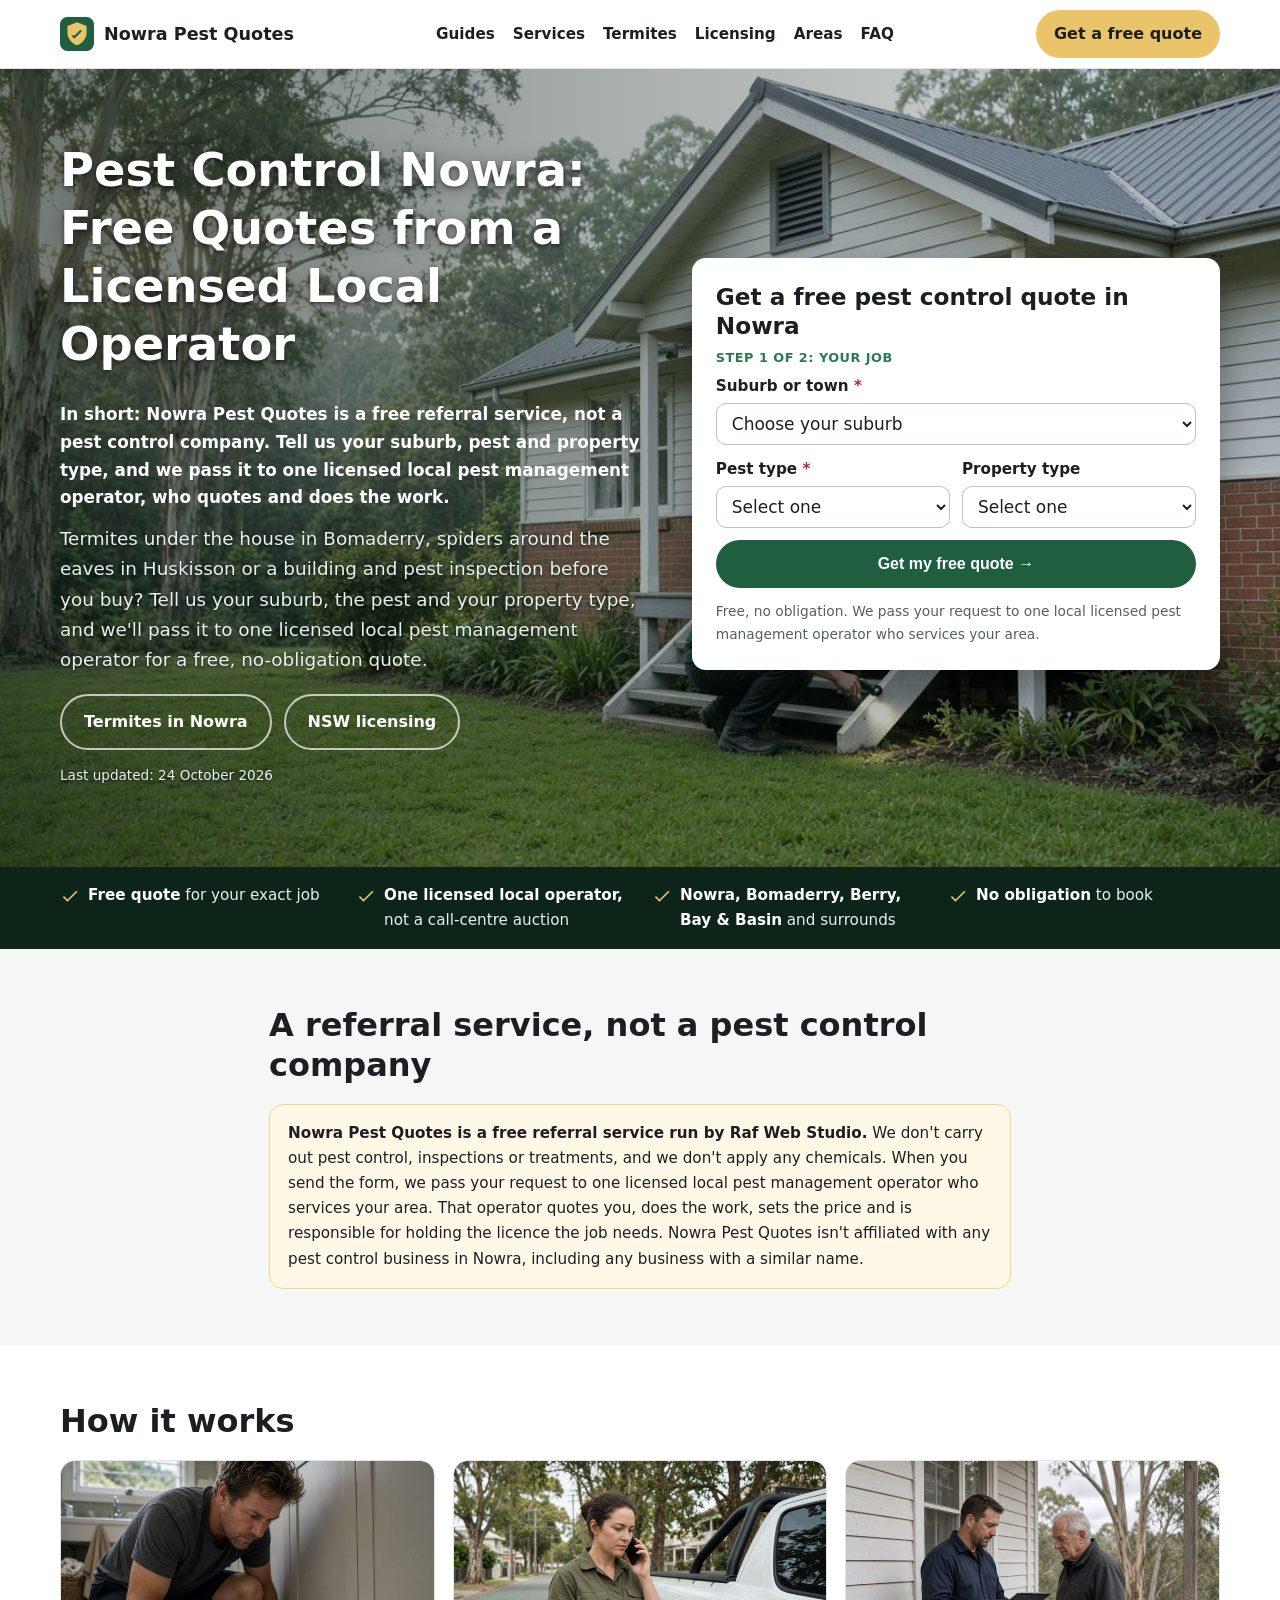
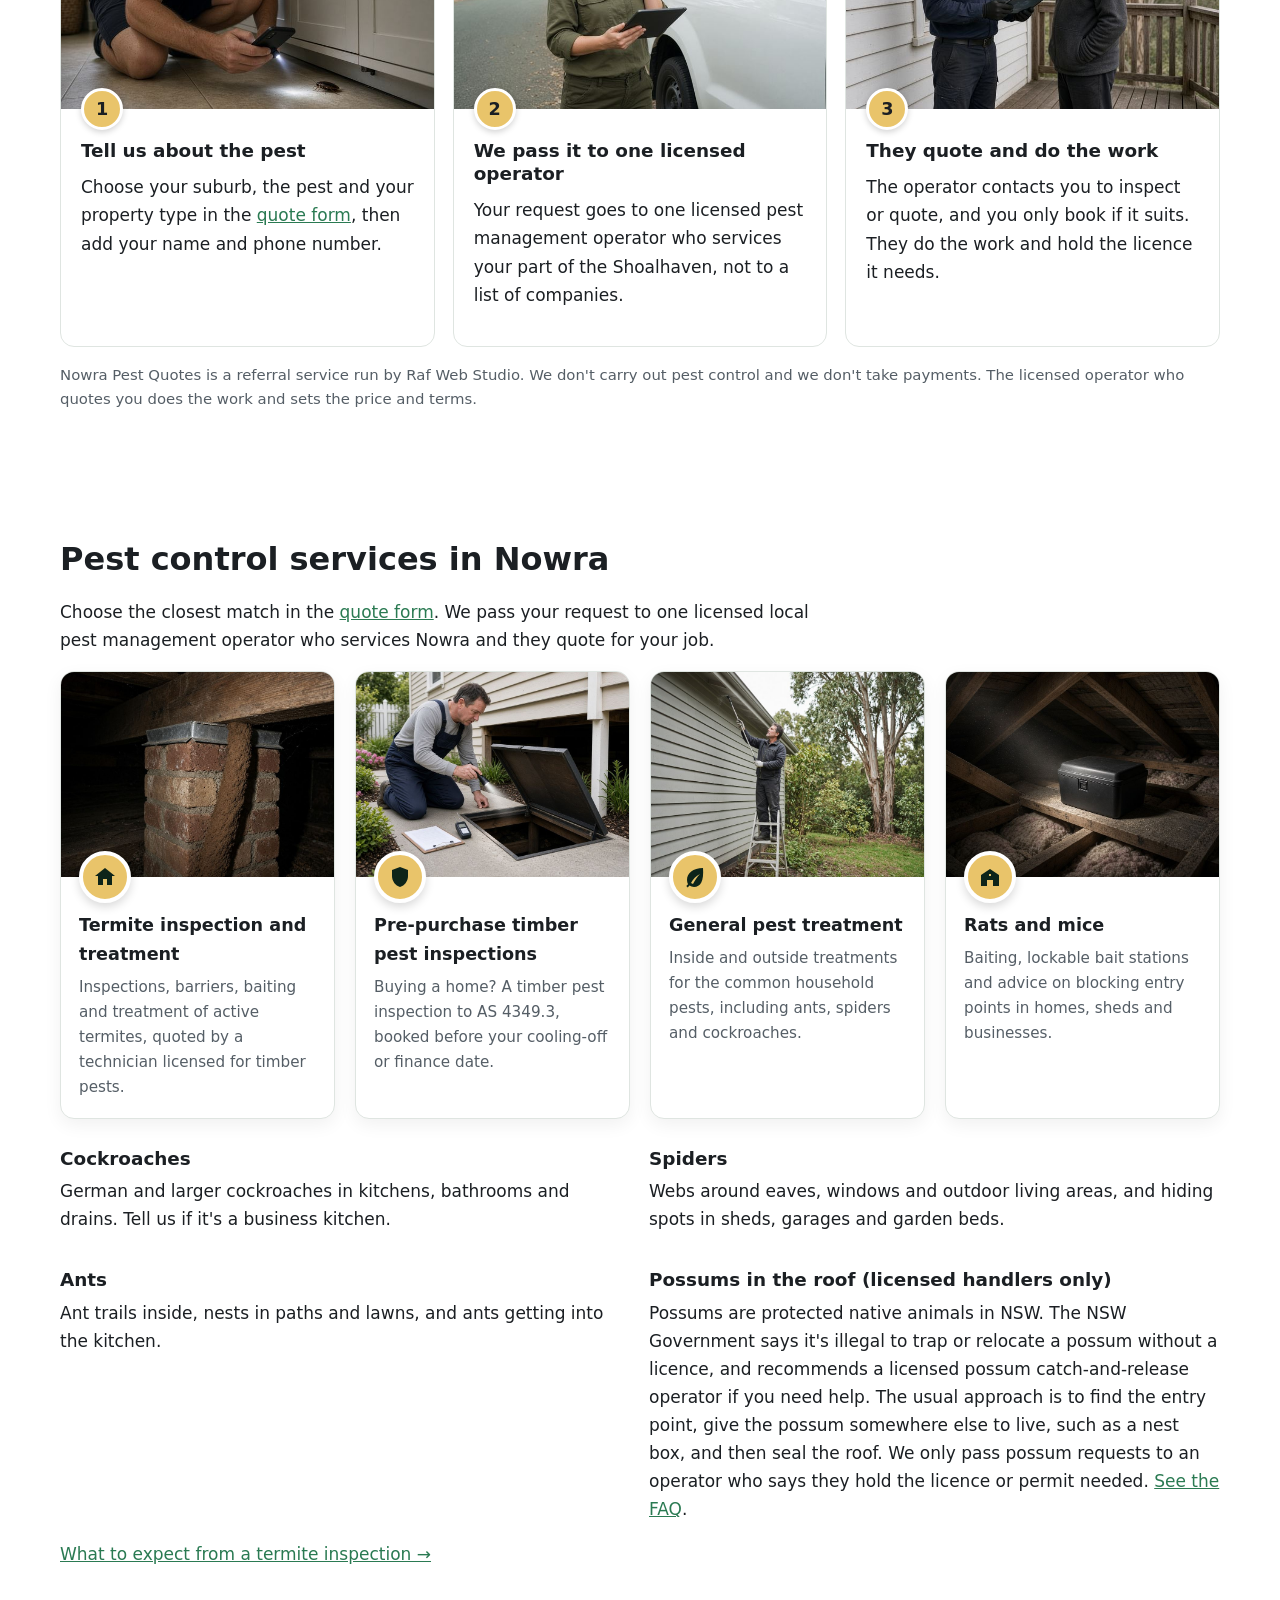
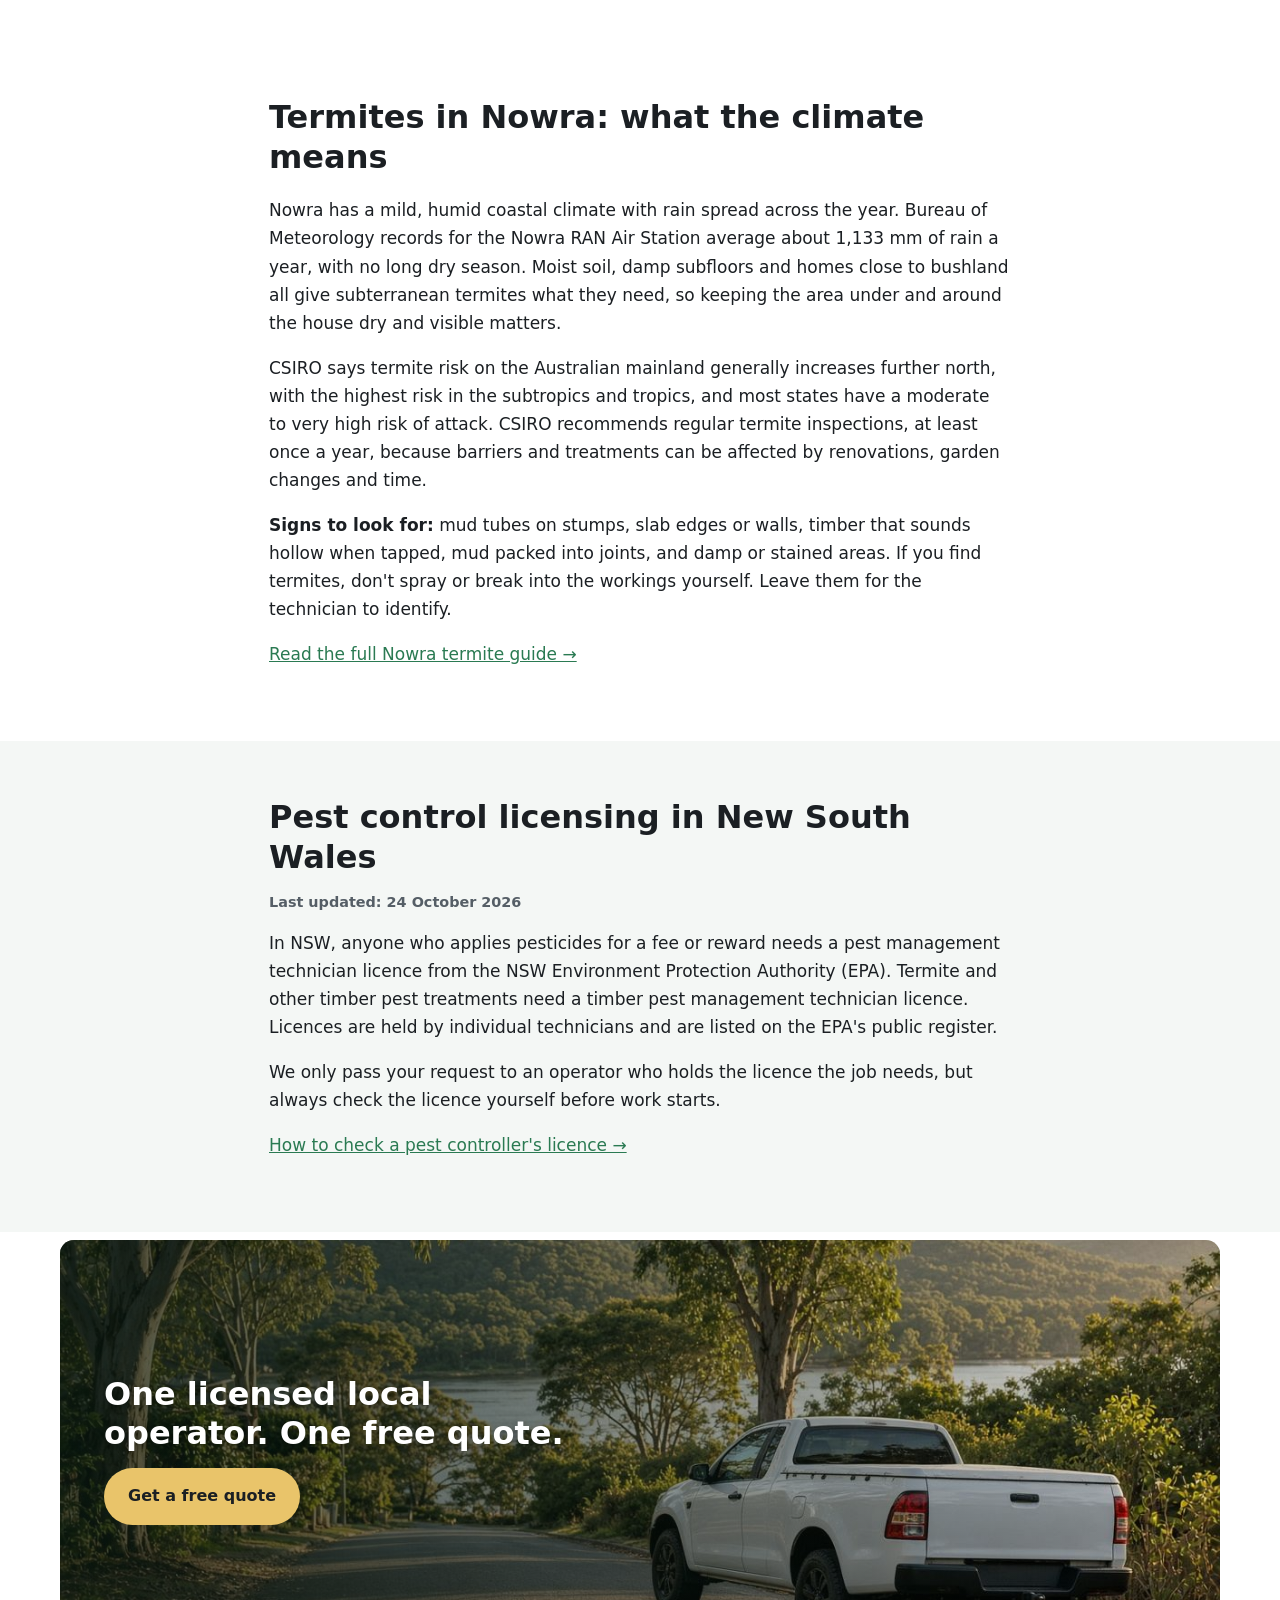
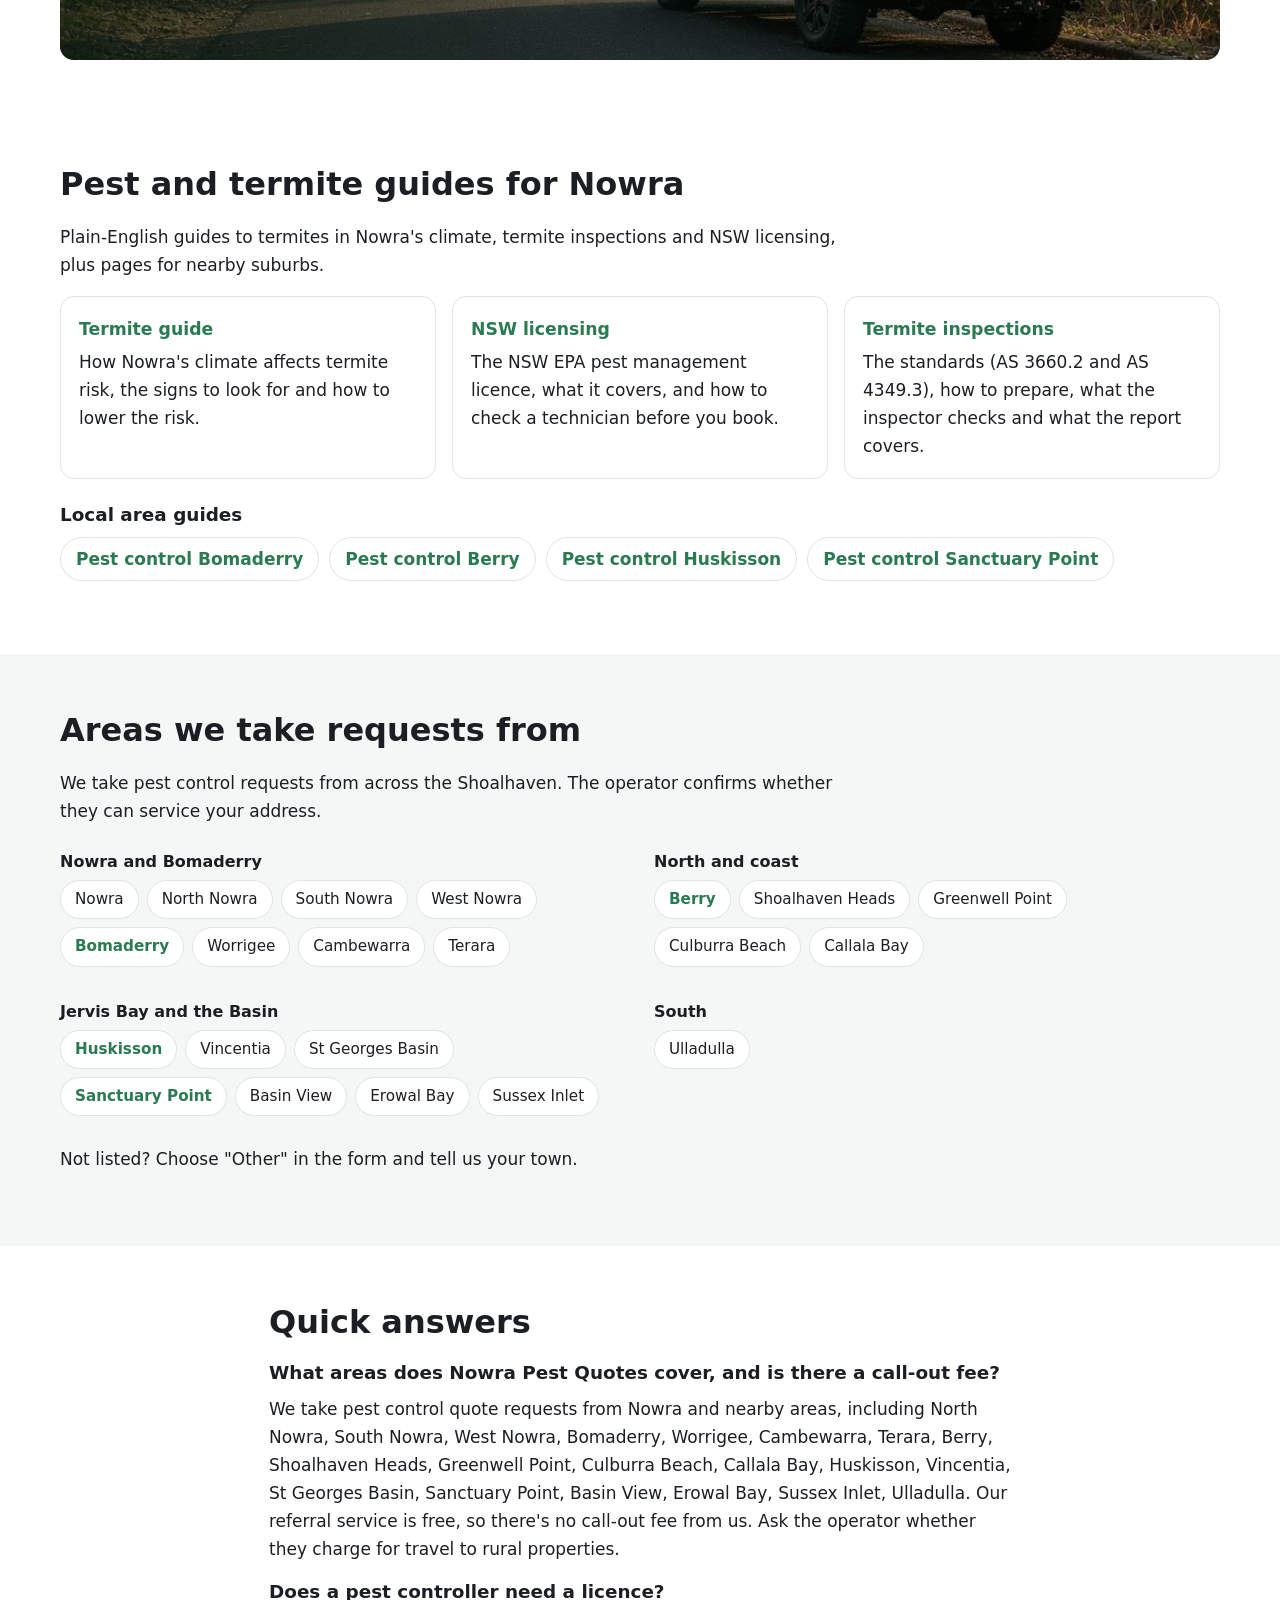
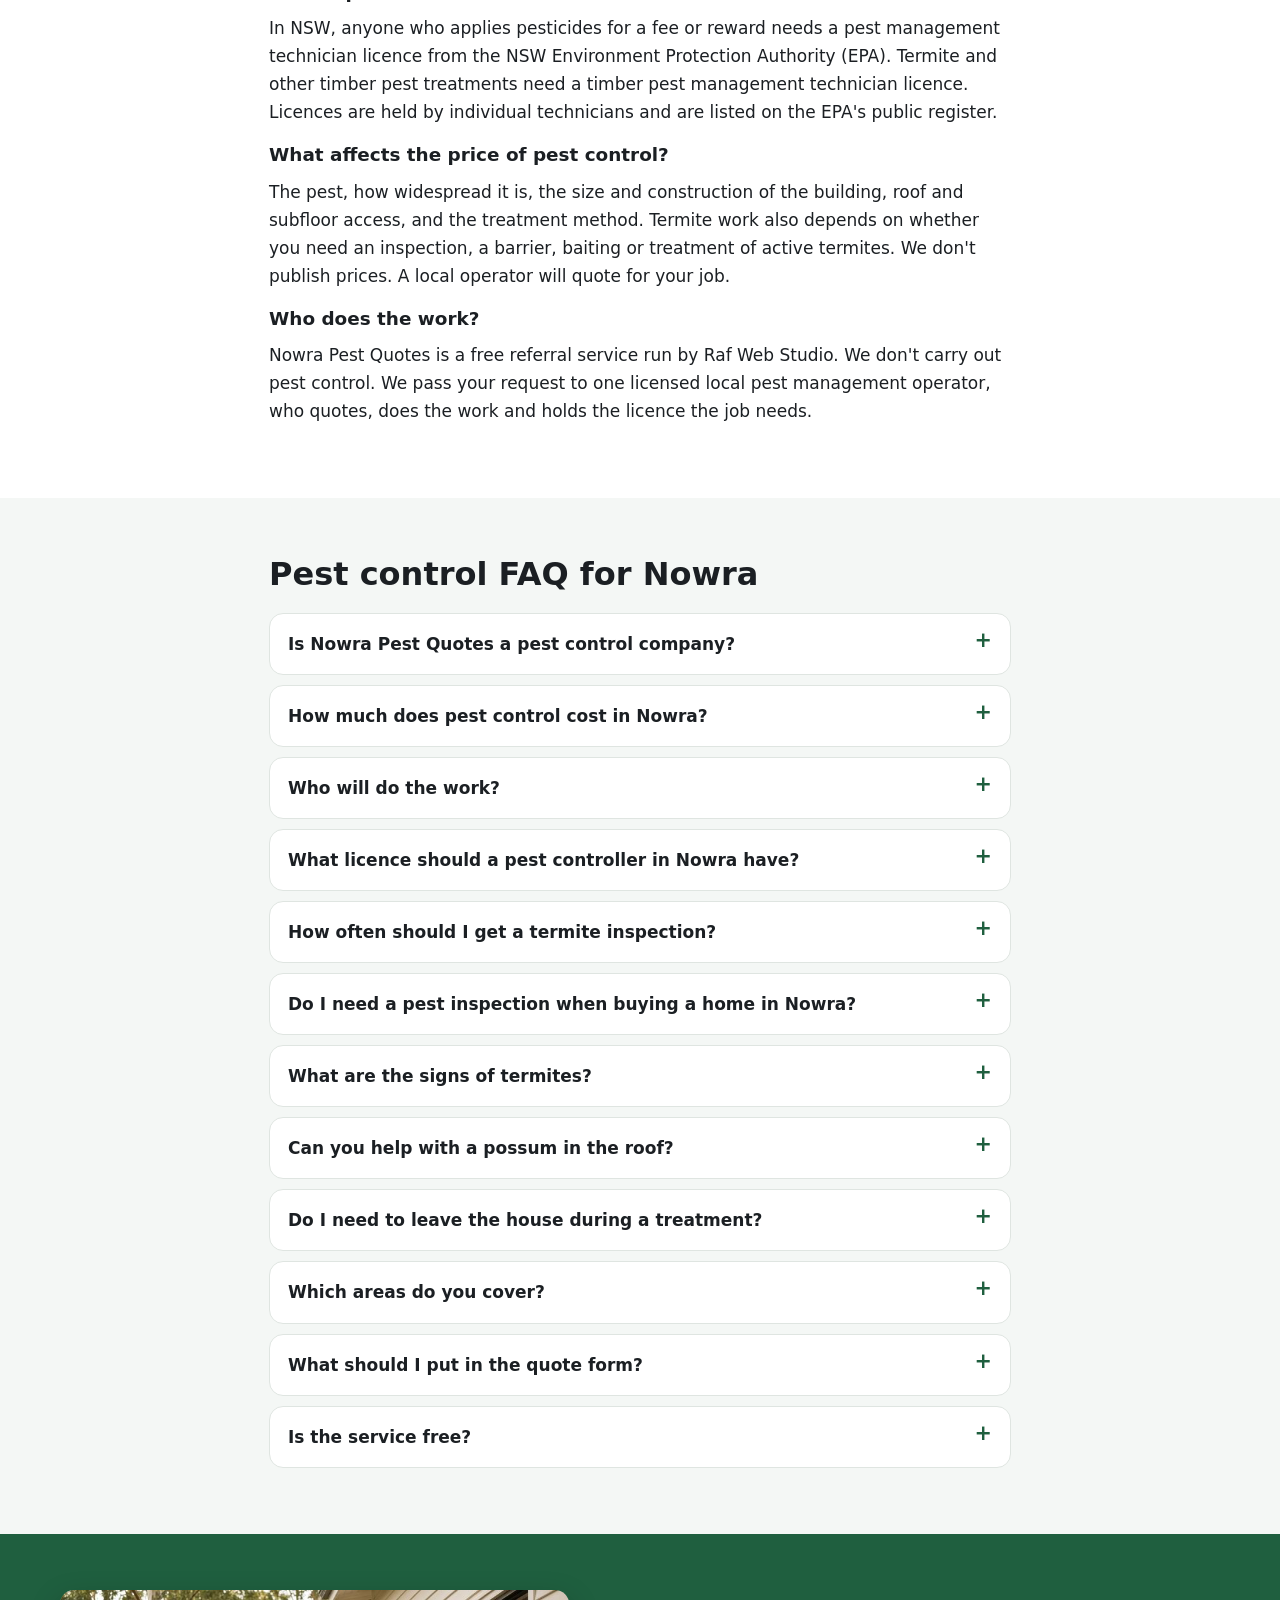
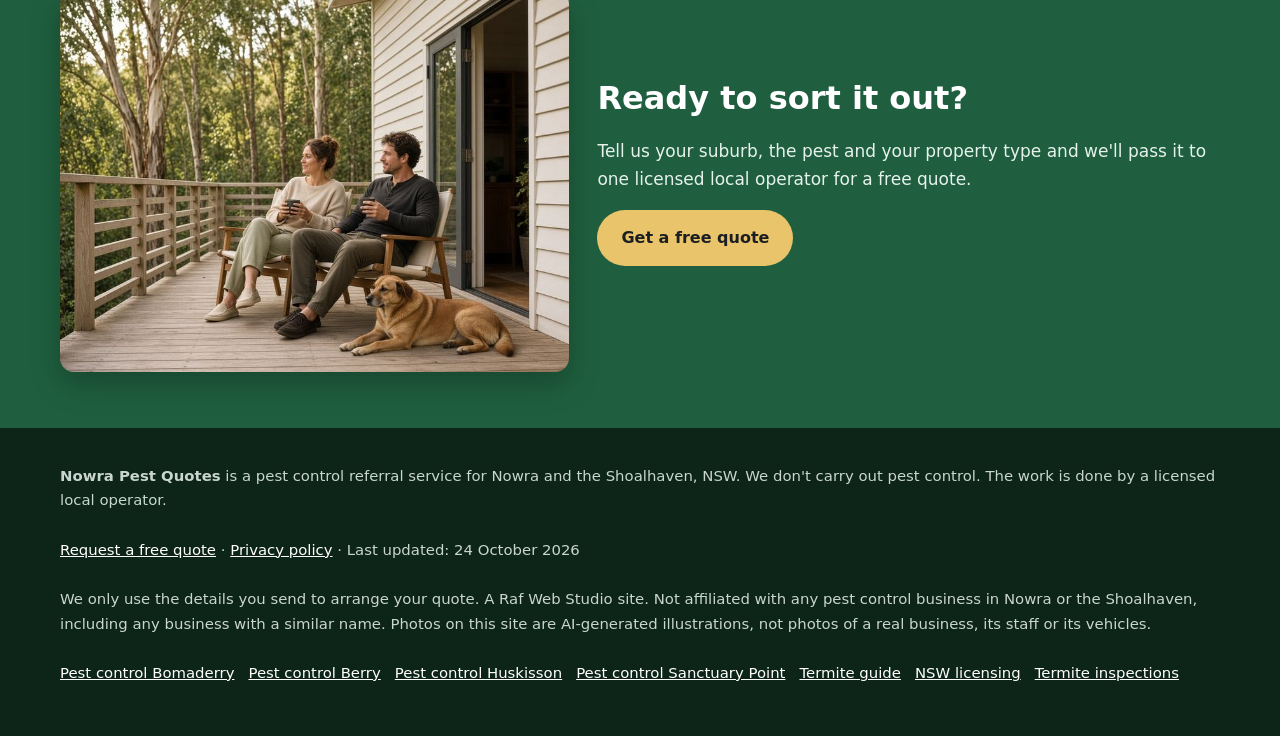
==== index.html @ e247e752 "Initial build: nowrapestcontrol.com pest control referral site (24 Oct 2026)" ====
<!doctype html>
<html lang="en-AU">
<head>
<meta charset="utf-8">
<!-- Search Console verification meta tag goes here once the property is created -->
<meta name="viewport" content="width=device-width, initial-scale=1">
<title>Pest Control Nowra | Free Pest &amp; Termite Quotes, Shoalhaven NSW</title>
<meta name="description" content="Pest control and termite inspection quotes in Nowra, Bomaderry, Berry, Huskisson and Sanctuary Point. A free referral service: one licensed local operator quotes for your job.">
<link rel="canonical" href="https://nowrapestcontrol.com/">
<link rel="icon" href="favicon.svg" type="image/svg+xml">
<meta name="theme-color" content="#1f5f3f">
<meta property="og:type" content="website">
<meta property="og:locale" content="en_AU">
<meta property="og:site_name" content="Nowra Pest Quotes">
<meta property="og:title" content="Pest Control Nowra | Free Pest &amp; Termite Quotes, Shoalhaven NSW">
<meta property="og:description" content="Free pest control and termite inspection quotes in Nowra and the Shoalhaven, from one licensed local operator.">
<meta property="og:url" content="https://nowrapestcontrol.com/">
<meta property="og:image" content="https://nowrapestcontrol.com/img/hero.jpg">
<meta name="twitter:card" content="summary_large_image">
<meta name="twitter:image" content="https://nowrapestcontrol.com/img/hero.jpg">
<script>document.documentElement.classList.add('js')</script>
<link rel="stylesheet" href="styles.css">

<!-- GA4: Google tag (gtag.js) goes here once the GA4 property for nowrapestcontrol.com is created.
<script async src="https://www.googletagmanager.com/gtag/js?id=G-XXXXXXXXXX"></script>
<script>window.dataLayer=window.dataLayer||[];function gtag(){dataLayer.push(arguments);}gtag('js',new Date());gtag('config','G-XXXXXXXXXX');</script>
-->

<script type="application/ld+json">
{
 "@context": "https://schema.org",
 "@type": "WebPage",
 "@id": "https://nowrapestcontrol.com/#webpage",
 "url": "https://nowrapestcontrol.com/",
 "name": "Pest Control Nowra | Free Pest & Termite Quotes, Shoalhaven NSW",
 "description": "Pest control and termite inspection quotes in Nowra, Bomaderry, Berry, Huskisson and Sanctuary Point. A free referral service: one licensed local operator quotes for your job.",
 "inLanguage": "en-AU",
 "dateModified": "2026-10-24",
 "isPartOf": {
  "@id": "https://nowrapestcontrol.com/#website"
 },
 "about": {
  "@id": "https://nowrapestcontrol.com/#business"
 }
}
</script>
<script type="application/ld+json">
{
 "@context": "https://schema.org",
 "@type": "LocalBusiness",
 "@id": "https://nowrapestcontrol.com/#business",
 "name": "Nowra Pest Quotes",
 "url": "https://nowrapestcontrol.com/",
 "description": "Pest control and termite inspection quotes in Nowra, Bomaderry, Berry, Huskisson and Sanctuary Point. A free referral service: one licensed local operator quotes for your job. A free referral service run by Raf Web Studio. It doesn't carry out pest control; one licensed local operator quotes and does the work.",
 "image": "https://nowrapestcontrol.com/img/hero.jpg",
 "areaServed": [
  {
   "@type": "AdministrativeArea",
   "name": "Shoalhaven City Council, NSW"
  },
  {
   "@type": "Place",
   "name": "Nowra, NSW"
  },
  {
   "@type": "Place",
   "name": "North Nowra, NSW"
  },
  {
   "@type": "Place",
   "name": "South Nowra, NSW"
  },
  {
   "@type": "Place",
   "name": "West Nowra, NSW"
  },
  {
   "@type": "Place",
   "name": "Bomaderry, NSW"
  },
  {
   "@type": "Place",
   "name": "Worrigee, NSW"
  },
  {
   "@type": "Place",
   "name": "Cambewarra, NSW"
  },
  {
   "@type": "Place",
   "name": "Terara, NSW"
  },
  {
   "@type": "Place",
   "name": "Berry, NSW"
  },
  {
   "@type": "Place",
   "name": "Shoalhaven Heads, NSW"
  },
  {
   "@type": "Place",
   "name": "Greenwell Point, NSW"
  },
  {
   "@type": "Place",
   "name": "Culburra Beach, NSW"
  },
  {
   "@type": "Place",
   "name": "Callala Bay, NSW"
  },
  {
   "@type": "Place",
   "name": "Huskisson, NSW"
  },
  {
   "@type": "Place",
   "name": "Vincentia, NSW"
  },
  {
   "@type": "Place",
   "name": "St Georges Basin, NSW"
  },
  {
   "@type": "Place",
   "name": "Sanctuary Point, NSW"
  },
  {
   "@type": "Place",
   "name": "Basin View, NSW"
  },
  {
   "@type": "Place",
   "name": "Erowal Bay, NSW"
  },
  {
   "@type": "Place",
   "name": "Sussex Inlet, NSW"
  },
  {
   "@type": "Place",
   "name": "Ulladulla, NSW"
  }
 ],
 "knowsAbout": [
  "Pest control",
  "Termite inspections",
  "Termite management",
  "Pre-purchase timber pest inspections",
  "NSW pest management licensing"
 ],
 "parentOrganization": {
  "@type": "Organization",
  "name": "Raf Web Studio"
 }
}
</script>
<script type="application/ld+json">
{
 "@context": "https://schema.org",
 "@type": "WebSite",
 "@id": "https://nowrapestcontrol.com/#website",
 "name": "Nowra Pest Quotes",
 "url": "https://nowrapestcontrol.com/",
 "inLanguage": "en-AU",
 "dateModified": "2026-10-24"
}
</script>
<script type="application/ld+json">
{
 "@context": "https://schema.org",
 "@type": "Service",
 "@id": "https://nowrapestcontrol.com/#service",
 "name": "Pest control quotes in Nowra",
 "serviceType": "Pest control",
 "description": "Free pest control and termite inspection quotes in Nowra and nearby suburbs. A referral service: we pass your request to one licensed local pest management operator.",
 "url": "https://nowrapestcontrol.com/",
 "provider": {
  "@id": "https://nowrapestcontrol.com/#business"
 },
 "areaServed": [
  {
   "@type": "AdministrativeArea",
   "name": "Shoalhaven City Council, NSW"
  },
  {
   "@type": "Place",
   "name": "Nowra, NSW"
  },
  {
   "@type": "Place",
   "name": "North Nowra, NSW"
  },
  {
   "@type": "Place",
   "name": "South Nowra, NSW"
  },
  {
   "@type": "Place",
   "name": "West Nowra, NSW"
  },
  {
   "@type": "Place",
   "name": "Bomaderry, NSW"
  },
  {
   "@type": "Place",
   "name": "Worrigee, NSW"
  },
  {
   "@type": "Place",
   "name": "Cambewarra, NSW"
  },
  {
   "@type": "Place",
   "name": "Terara, NSW"
  },
  {
   "@type": "Place",
   "name": "Berry, NSW"
  },
  {
   "@type": "Place",
   "name": "Shoalhaven Heads, NSW"
  },
  {
   "@type": "Place",
   "name": "Greenwell Point, NSW"
  },
  {
   "@type": "Place",
   "name": "Culburra Beach, NSW"
  },
  {
   "@type": "Place",
   "name": "Callala Bay, NSW"
  },
  {
   "@type": "Place",
   "name": "Huskisson, NSW"
  },
  {
   "@type": "Place",
   "name": "Vincentia, NSW"
  },
  {
   "@type": "Place",
   "name": "St Georges Basin, NSW"
  },
  {
   "@type": "Place",
   "name": "Sanctuary Point, NSW"
  },
  {
   "@type": "Place",
   "name": "Basin View, NSW"
  },
  {
   "@type": "Place",
   "name": "Erowal Bay, NSW"
  },
  {
   "@type": "Place",
   "name": "Sussex Inlet, NSW"
  },
  {
   "@type": "Place",
   "name": "Ulladulla, NSW"
  }
 ]
}
</script>
<script type="application/ld+json">
{
 "@context": "https://schema.org",
 "@type": "FAQPage",
 "mainEntity": [
  {
   "@type": "Question",
   "name": "Is Nowra Pest Quotes a pest control company?",
   "acceptedAnswer": {
    "@type": "Answer",
    "text": "No. Nowra Pest Quotes is a free referral service run by Raf Web Studio. We don't do pest control ourselves. We pass your request to one licensed local pest management operator, who quotes and does the work."
   }
  },
  {
   "@type": "Question",
   "name": "How much does pest control cost in Nowra?",
   "acceptedAnswer": {
    "@type": "Answer",
    "text": "It depends on the pest, the size and construction of the property, access to the roof and subfloor, and the treatment used. We don't publish prices. Tell us about your job and a local operator will quote for it."
   }
  },
  {
   "@type": "Question",
   "name": "Who will do the work?",
   "acceptedAnswer": {
    "@type": "Answer",
    "text": "One licensed local pest management operator who services your suburb. They contact you, quote, carry out the inspection or treatment and set their own terms. You only book if the quote suits."
   }
  },
  {
   "@type": "Question",
   "name": "What licence should a pest controller in Nowra have?",
   "acceptedAnswer": {
    "@type": "Answer",
    "text": "In NSW, the person treating your home needs a current NSW EPA pest management technician licence, and termite or timber pest treatment needs the timber pest management licence. You can check a licence on the EPA's public register and ask to see the technician's photo licence card."
   }
  },
  {
   "@type": "Question",
   "name": "How often should I get a termite inspection?",
   "acceptedAnswer": {
    "@type": "Answer",
    "text": "CSIRO recommends regular termite inspections, at least once a year, because barriers and treatments can be affected by renovations, garden changes and time."
   }
  },
  {
   "@type": "Question",
   "name": "Do I need a pest inspection when buying a home in Nowra?",
   "acceptedAnswer": {
    "@type": "Answer",
    "text": "It's strongly advised. A timber pest inspection to AS 4349.3 looks for termites, borers and timber decay, and the things that make an attack more likely. The NSW Government says a building inspection report generally won't tell you whether termites are present, so you should also get a pest inspection, especially in areas where termites are a known problem. If you sign a contract, NSW residential sales usually have a 5 business day cooling-off period, which is the window many buyers use for inspections."
   }
  },
  {
   "@type": "Question",
   "name": "What are the signs of termites?",
   "acceptedAnswer": {
    "@type": "Answer",
    "text": "Mud tubes on stumps, slab edges or walls, timber that sounds hollow when tapped, mud packed into cracks and joints, damp or stained areas, and swarms of winged termites. Don't disturb them. Leave them for the technician to identify."
   }
  },
  {
   "@type": "Question",
   "name": "Can you help with a possum in the roof?",
   "acceptedAnswer": {
    "@type": "Answer",
    "text": "Possums are protected native animals in NSW. The NSW Government says it's illegal to trap or relocate a possum without a licence, and recommends a licensed possum catch-and-release operator if you need help. The usual approach is to find the entry point, give the possum somewhere else to live, such as a nest box, and then seal the roof. We only pass possum requests to an operator who says they hold the licence or permit needed."
   }
  },
  {
   "@type": "Question",
   "name": "Do I need to leave the house during a treatment?",
   "acceptedAnswer": {
    "@type": "Answer",
    "text": "It depends on the treatment. The technician should tell you which chemicals they use, how they apply them, whether windows need to be closed, what to do about pets, and how long to wait before going back into treated areas. Ask before the job starts."
   }
  },
  {
   "@type": "Question",
   "name": "Which areas do you cover?",
   "acceptedAnswer": {
    "@type": "Answer",
    "text": "We take requests from Nowra and nearby areas, including North Nowra, South Nowra, West Nowra, Bomaderry, Worrigee, Cambewarra, Terara, Berry, Shoalhaven Heads, Greenwell Point, Culburra Beach, Callala Bay, Huskisson, Vincentia, St Georges Basin, Sanctuary Point, Basin View, Erowal Bay, Sussex Inlet, Ulladulla. The operator confirms whether they can service your address."
   }
  },
  {
   "@type": "Question",
   "name": "What should I put in the quote form?",
   "acceptedAnswer": {
    "@type": "Answer",
    "text": "Your suburb, the pest, the type of property and a short description, such as where you've seen activity, whether it's a slab or raised floor, and any earlier termite treatment. You can add a preferred date."
   }
  },
  {
   "@type": "Question",
   "name": "Is the service free?",
   "acceptedAnswer": {
    "@type": "Answer",
    "text": "Yes. Requesting a quote is free and there's no obligation to book. We don't take payments. Any price is agreed directly between you and the operator."
   }
  },
  {
   "@type": "Question",
   "name": "What areas does Nowra Pest Quotes cover, and is there a call-out fee?",
   "acceptedAnswer": {
    "@type": "Answer",
    "text": "We take pest control quote requests from Nowra and nearby areas, including North Nowra, South Nowra, West Nowra, Bomaderry, Worrigee, Cambewarra, Terara, Berry, Shoalhaven Heads, Greenwell Point, Culburra Beach, Callala Bay, Huskisson, Vincentia, St Georges Basin, Sanctuary Point, Basin View, Erowal Bay, Sussex Inlet, Ulladulla. Our referral service is free, so there's no call-out fee from us. Ask the operator whether they charge for travel to rural properties."
   }
  },
  {
   "@type": "Question",
   "name": "Does a pest controller need a licence?",
   "acceptedAnswer": {
    "@type": "Answer",
    "text": "In NSW, anyone who applies pesticides for a fee or reward needs a pest management technician licence from the NSW Environment Protection Authority (EPA). Termite and other timber pest treatments need a timber pest management technician licence. Licences are held by individual technicians and are listed on the EPA's public register."
   }
  },
  {
   "@type": "Question",
   "name": "What affects the price of pest control?",
   "acceptedAnswer": {
    "@type": "Answer",
    "text": "The pest, how widespread it is, the size and construction of the building, roof and subfloor access, and the treatment method. Termite work also depends on whether you need an inspection, a barrier, baiting or treatment of active termites. We don't publish prices. A local operator will quote for your job."
   }
  },
  {
   "@type": "Question",
   "name": "Who does the work?",
   "acceptedAnswer": {
    "@type": "Answer",
    "text": "Nowra Pest Quotes is a free referral service run by Raf Web Studio. We don't carry out pest control. We pass your request to one licensed local pest management operator, who quotes, does the work and holds the licence the job needs."
   }
  }
 ]
}
</script>
</head>
<body>
<a class="skip-link" href="#main">Skip to content</a>

<header class="site-header">
  <div class="wrap">
    <a class="brand" href="/" aria-label="Nowra Pest Quotes home">
      <svg viewBox="0 0 64 64" aria-hidden="true"><rect width="64" height="64" rx="14" fill="#1f5f3f"/><path d="M32 10 14 17v12c0 11 7.6 20.5 18 24 10.4-3.5 18-13 18-24V17z" fill="#e9c46a"/><path d="M27 41l-5-5 2.8-2.8L27 35.4l11.2-11.2L41 27z" fill="#1f5f3f"/></svg>
      Nowra Pest Quotes
    </a>
    <nav class="nav" aria-label="Main">
      <a href="#guides">Guides</a>      <a href="#services">Services</a><a href="#termites">Termites</a><a href="#licensing">Licensing</a><a href="#areas">Areas</a><a href="#faq">FAQ</a>
    </nav>
    <a class="btn btn-call header-call" href="#quote">Get a free quote</a>
  </div>
</header>

<main id="main">
<section class="hero" aria-labelledby="h1">
  <picture class="hero-bg">
    <source media="(max-width: 700px)" srcset="img/hero-mobile.jpg" width="684" height="720">
    <img src="img/hero.jpg" width="1280" height="720" alt="Pest control technician checking the front steps of a weatherboard home surrounded by gum trees" fetchpriority="high" decoding="async">
  </picture>
  <div class="wrap hero-grid">
    <div class="hero-copy">
      <h1 id="h1">Pest Control Nowra: Free Quotes from a Licensed Local Operator</h1>
      <p class="summary">In short: Nowra Pest Quotes is a free referral service, not a pest control company. Tell us your suburb, pest and property type, and we pass it to one licensed local pest management operator, who quotes and does the work.</p>
      <p class="lead">Termites under the house in Bomaderry, spiders around the eaves in Huskisson or a building and pest inspection before you buy? Tell us your suburb, the pest and your property type, and we'll pass it to one licensed local pest management operator for a free, no-obligation quote.</p>
      <div class="ctas"><a class="btn btn-ghost" href="#termites">Termites in Nowra</a><a class="btn btn-ghost" href="#licensing">NSW licensing</a></div>
      <p class="updated">Last updated: 24 October 2026</p>
    </div>
    <div class="hero-form-card" id="quote">
      <h2 id="quote-h">Get a free pest control quote in Nowra</h2>
      <form class="quote-form two-step" id="quote-form" action="https://formsubmit.co/quotes@nowrapestcontrol.com" method="post" novalidate>
        <input type="hidden" name="_subject" value="New quote request – nowrapestcontrol.com">
        <input type="hidden" name="_captcha" value="true">
        <input type="hidden" name="_template" value="table">
        <input type="hidden" name="_next" value="https://nowrapestcontrol.com/thanks.html">
        <input type="text" name="_honey" style="display:none" tabindex="-1" autocomplete="off" aria-hidden="true">
        <input type="hidden" name="source" value="nowrapestcontrol.com">
        <fieldset class="step step-1">
          <legend class="step-label">Step 1 of 2: your job</legend>
          <div class="full"><label for="suburb">Suburb or town <span class="req" aria-hidden="true">*</span></label>
            <select id="suburb" name="suburb" required><option value="">Choose your suburb</option><option>Nowra</option><option>North Nowra</option><option>South Nowra</option><option>West Nowra</option><option>Bomaderry</option><option>Worrigee</option><option>Cambewarra</option><option>Terara</option><option>Berry</option><option>Shoalhaven Heads</option><option>Greenwell Point</option><option>Culburra Beach</option><option>Callala Bay</option><option>Huskisson</option><option>Vincentia</option><option>St Georges Basin</option><option>Sanctuary Point</option><option>Basin View</option><option>Erowal Bay</option><option>Sussex Inlet</option><option>Ulladulla</option><option value="Other">Other (tell us below)</option></select></div>
          <div class="full other-wrap"><label for="suburb_other">Other suburb or town</label><input id="suburb_other" name="suburb_other" type="text" autocomplete="address-level2"></div>
          <div><label for="pest">Pest type <span class="req" aria-hidden="true">*</span></label>
            <select id="pest" name="pest_type" required><option value="">Select one</option><option>Termites: inspection</option><option>Termites: treatment or barrier</option><option>Pre-purchase timber pest inspection</option><option>General pest treatment</option><option>Cockroaches</option><option>Spiders</option><option>Rats or mice</option><option>Ants</option><option>Possum in the roof (licensed handler only)</option><option>Other or not sure</option></select></div>
          <div><label for="property">Property type</label>
            <select id="property" name="property_type"><option value="Not stated">Select one</option><option>House</option><option>Unit or townhouse</option><option>Rental (tenant or landlord)</option><option>Home I'm buying</option><option>Business or commercial</option><option>Farm or rural property</option></select></div>
          <div class="full js-only"><button class="btn btn-primary btn-block" type="button" id="to-step-2">Get my free quote →</button></div>
          <p class="microcopy full">Free, no obligation. We pass your request to one local licensed pest management operator who services your area.</p>
          <p class="form-error full" id="step1-error" role="alert" hidden>Please choose your suburb and pest type.</p>
        </fieldset>
        <fieldset class="step step-2" id="step-2">
          <legend class="step-label">Step 2 of 2: your details</legend>
          <div><label for="name">Name <span class="req" aria-hidden="true">*</span></label><input id="name" name="name" type="text" autocomplete="name" required></div>
          <div><label for="phone">Phone <span class="req" aria-hidden="true">*</span></label><input id="phone" name="phone" type="tel" autocomplete="tel" inputmode="tel" required></div>
          <div><label for="email">Email</label><input id="email" name="email" type="email" autocomplete="email"></div>
          <div><label for="date">Preferred date</label><input id="date" name="preferred_date" type="date"></div>
          <div class="full"><label for="message">Anything else?</label><textarea id="message" name="message" rows="2" placeholder="e.g. raised timber floor, mud tubes on a pier, last treated years ago"></textarea></div>
          <p class="consent full">By sending this form you agree we can share your details with one local licensed pest management operator so they can quote for your job. See our <a href="privacy.html">privacy policy</a>.</p>
          <div class="full step2-actions"><button class="btn btn-primary" type="submit">Send my quote request</button><button class="btn-link js-only" type="button" id="back-1">← Back</button></div>
        </fieldset>
      </form>
    </div>
  </div>
</section>
<section class="trust" aria-label="Why use this service">
  <ul class="wrap trust-list"><li><svg viewBox="0 0 24 24" aria-hidden="true"><path fill="currentColor" d="M9 16.2 4.8 12l-1.4 1.4L9 19 21 7l-1.4-1.4z"/></svg><span><strong>Free quote</strong> for your exact job</span></li><li><svg viewBox="0 0 24 24" aria-hidden="true"><path fill="currentColor" d="M9 16.2 4.8 12l-1.4 1.4L9 19 21 7l-1.4-1.4z"/></svg><span><strong>One licensed local operator,</strong> not a call-centre auction</span></li><li><svg viewBox="0 0 24 24" aria-hidden="true"><path fill="currentColor" d="M9 16.2 4.8 12l-1.4 1.4L9 19 21 7l-1.4-1.4z"/></svg><span><strong>Nowra, Bomaderry, Berry, Bay & Basin</strong> and surrounds</span></li><li><svg viewBox="0 0 24 24" aria-hidden="true"><path fill="currentColor" d="M9 16.2 4.8 12l-1.4 1.4L9 19 21 7l-1.4-1.4z"/></svg><span><strong>No obligation</strong> to book</span></li></ul>
</section>
<section class="alt" id="referral" aria-labelledby="ref-h">
  <div class="wrap intro">
    <h2 id="ref-h">A referral service, not a pest control company</h2>
    <div class="disclaimer"><p style="margin:0"><strong>Nowra Pest Quotes is a free referral service run by Raf Web Studio.</strong> We don't carry out pest control, inspections or treatments, and we don't apply any chemicals. When you send the form, we pass your request to one licensed local pest management operator who services your area. That operator quotes you, does the work, sets the price and is responsible for holding the licence the job needs. Nowra Pest Quotes isn't affiliated with any pest control business in Nowra, including any business with a similar name.</p></div>
  </div>
</section>
<section id="how" aria-labelledby="how-h">
  <div class="wrap">
    <h2 id="how-h">How it works</h2>
    <ol class="steps grid grid-3">
      <li class="card step-card"><span class="step-img"><img src="img/step1.jpg" width="700" height="467" loading="lazy" decoding="async" alt="Man using a torch to look under a kitchen cupboard"></span><div class="step-body"><span class="step-num">1</span><h3>Tell us about the pest</h3><p>Choose your suburb, the pest and your property type in the <a href="#quote">quote form</a>, then add your name and phone number.</p></div></li>
      <li class="card step-card"><span class="step-img"><img src="img/step2.jpg" width="700" height="467" loading="lazy" decoding="async" alt="Pest control technician on the phone beside a white ute in a leafy street"></span><div class="step-body"><span class="step-num">2</span><h3>We pass it to one licensed operator</h3><p>Your request goes to one licensed pest management operator who services your part of the Shoalhaven, not to a list of companies.</p></div></li>
      <li class="card step-card"><span class="step-img"><img src="img/step3.jpg" width="700" height="467" loading="lazy" decoding="async" alt="Technician with a tablet talking to an older homeowner on a verandah"></span><div class="step-body"><span class="step-num">3</span><h3>They quote and do the work</h3><p>The operator contacts you to inspect or quote, and you only book if it suits. They do the work and hold the licence it needs.</p></div></li>
      </ol>
    <p class="note">Nowra Pest Quotes is a referral service run by Raf Web Studio. We don't carry out pest control and we don't take payments. The licensed operator who quotes you does the work and sets the price and terms.</p>
  </div>
</section>
<section id="services" aria-labelledby="services-h">
  <div class="wrap">
    <h2 id="services-h">Pest control services in Nowra</h2>
    <p class="intro">Choose the closest match in the <a href="#quote">quote form</a>. We pass your request to one licensed local pest management operator who services Nowra and they quote for your job.</p>
    <div class="photo-cards">
      <a class="photo-card" href="/termites-nowra/">
        <span class="pc-img"><img src="img/card-termite.jpg" width="900" height="675" loading="lazy" decoding="async" alt="Brick piers and timber bearers in the subfloor of a raised house"></span>
        <span class="pc-body"><span class="pc-icon"><svg viewBox="0 0 24 24" aria-hidden="true"><path fill="currentColor" d="M12 3 2 11h3v9h5v-6h4v6h5v-9h3z"/></svg></span><strong class="pc-title">Termite inspection and treatment</strong><span class="pc-text">Inspections, barriers, baiting and treatment of active termites, quoted by a technician licensed for timber pests.</span></span>
      </a>
      <a class="photo-card" href="/termite-inspection/">
        <span class="pc-img"><img src="img/card-inspect.jpg" width="900" height="675" loading="lazy" decoding="async" alt="Inspector opening a subfloor access hatch beside a home"></span>
        <span class="pc-body"><span class="pc-icon"><svg viewBox="0 0 24 24" aria-hidden="true"><path fill="currentColor" d="M12 2 4 5v6c0 5 3.4 9.7 8 11 4.6-1.3 8-6 8-11V5z"/></svg></span><strong class="pc-title">Pre-purchase timber pest inspections</strong><span class="pc-text">Buying a home? A timber pest inspection to AS 4349.3, booked before your cooling-off or finance date.</span></span>
      </a>
      <a class="photo-card" href="#quote">
        <span class="pc-img"><img src="img/card-general.jpg" width="900" height="675" loading="lazy" decoding="async" alt="Technician on a ladder treating the eaves of a weatherboard home"></span>
        <span class="pc-body"><span class="pc-icon"><svg viewBox="0 0 24 24" aria-hidden="true"><path fill="currentColor" d="M20 3C10 3 4 8 4 15c0 1.6.4 3 1 4.2L3.3 21l1.4 1.4 1.8-1.8C7.8 21.5 9.3 22 11 22c6.6 0 10-6 9-19zM8 18c2-4 5-7 9-9-3 3-5 6-7 10z"/></svg></span><strong class="pc-title">General pest treatment</strong><span class="pc-text">Inside and outside treatments for the common household pests, including ants, spiders and cockroaches.</span></span>
      </a>
      <a class="photo-card" href="#quote">
        <span class="pc-img"><img src="img/card-rodent.jpg" width="900" height="675" loading="lazy" decoding="async" alt="Lockable rodent bait station in a roof space"></span>
        <span class="pc-body"><span class="pc-icon"><svg viewBox="0 0 24 24" aria-hidden="true"><path fill="currentColor" d="M3 21V10l9-6 9 6v11h-6v-6H9v6zm8-10h2V9h-2z"/></svg></span><strong class="pc-title">Rats and mice</strong><span class="pc-text">Baiting, lockable bait stations and advice on blocking entry points in homes, sheds and businesses.</span></span>
      </a>
    </div>
    <div class="grid grid-2 more-jobs"><div><h3>Cockroaches</h3><p>German and larger cockroaches in kitchens, bathrooms and drains. Tell us if it's a business kitchen.</p></div><div><h3>Spiders</h3><p>Webs around eaves, windows and outdoor living areas, and hiding spots in sheds, garages and garden beds.</p></div><div><h3>Ants</h3><p>Ant trails inside, nests in paths and lawns, and ants getting into the kitchen.</p></div><div><h3>Possums in the roof (licensed handlers only)</h3><p>Possums are protected native animals in NSW. The NSW Government says it's illegal to trap or relocate a possum without a licence, and recommends a licensed possum catch-and-release operator if you need help. The usual approach is to find the entry point, give the possum somewhere else to live, such as a nest box, and then seal the roof. We only pass possum requests to an operator who says they hold the licence or permit needed. <a href="#faq">See the FAQ</a>.</p></div></div>
    <p><a href="/termite-inspection/">What to expect from a termite inspection →</a></p>
  </div>
</section>
<section id="termites" aria-labelledby="term-h">
  <div class="wrap intro">
    <h2 id="term-h">Termites in Nowra: what the climate means</h2>
    <p>Nowra has a mild, humid coastal climate with rain spread across the year. Bureau of Meteorology records for the Nowra RAN Air Station average about 1,133 mm of rain a year, with no long dry season. Moist soil, damp subfloors and homes close to bushland all give subterranean termites what they need, so keeping the area under and around the house dry and visible matters.</p>
    <p>CSIRO says termite risk on the Australian mainland generally increases further north, with the highest risk in the subtropics and tropics, and most states have a moderate to very high risk of attack. CSIRO recommends regular termite inspections, at least once a year, because barriers and treatments can be affected by renovations, garden changes and time.</p>
    <p><strong>Signs to look for:</strong> mud tubes on stumps, slab edges or walls, timber that sounds hollow when tapped, mud packed into joints, and damp or stained areas. If you find termites, don't spray or break into the workings yourself. Leave them for the technician to identify.</p>
    <p><a href="/termites-nowra/">Read the full Nowra termite guide →</a></p>
  </div>
</section>
<section class="alt" id="licensing" aria-labelledby="lic-h">
  <div class="wrap intro">
    <h2 id="lic-h">Pest control licensing in New South Wales</h2>
    <p class="updated-dark">Last updated: 24 October 2026</p>
    <p>In NSW, anyone who applies pesticides for a fee or reward needs a pest management technician licence from the NSW Environment Protection Authority (EPA). Termite and other timber pest treatments need a timber pest management technician licence. Licences are held by individual technicians and are listed on the EPA's public register.</p>
    <p>We only pass your request to an operator who holds the licence the job needs, but always check the licence yourself before work starts.</p>
    <p><a href="/pest-control-licence-nsw/">How to check a pest controller's licence →</a></p>
  </div>
</section>
<section class="band-wrap" aria-label="One licensed local operator. One free quote.">
  <div class="wrap">
    <div class="truck-band">
      <img src="img/band.jpg" width="1280" height="720" loading="lazy" decoding="async" alt="White ute on a road through bushland near the Shoalhaven">
      <div class="band-text">
        <p class="band-line">One licensed local operator. One free quote.</p>
        <a class="btn btn-call" href="#quote">Get a free quote</a>
      </div>
    </div>
  </div>
</section>
<section id="guides" aria-labelledby="guides-h">
  <div class="wrap">
    <h2 id="guides-h">Pest and termite guides for Nowra</h2>
    <p class="intro">Plain-English guides to termites in Nowra's climate, termite inspections and NSW licensing, plus pages for nearby suburbs.</p>
    <div class="guide-cards"><a href="/termites-nowra/"><strong>Termite guide</strong>How Nowra&#x27;s climate affects termite risk, the signs to look for and how to lower the risk.</a><a href="/pest-control-licence-nsw/"><strong>NSW licensing</strong>The NSW EPA pest management licence, what it covers, and how to check a technician before you book.</a><a href="/termite-inspection/"><strong>Termite inspections</strong>The standards (AS 3660.2 and AS 4349.3), how to prepare, what the inspector checks and what the report covers.</a></div>
    <h3 style="margin-top:24px">Local area guides</h3>
    <ul class="link-list"><li><a href="/pest-control-bomaderry/">Pest control Bomaderry</a></li><li><a href="/pest-control-berry/">Pest control Berry</a></li><li><a href="/pest-control-huskisson/">Pest control Huskisson</a></li><li><a href="/pest-control-sanctuary-point/">Pest control Sanctuary Point</a></li></ul>
  </div>
</section>

<section class="alt" id="areas" aria-labelledby="areas-h">
  <div class="wrap">
    <h2 id="areas-h">Areas we take requests from</h2>
    <p class="intro">We take pest control requests from across the Shoalhaven. The operator confirms whether they can service your address.</p>
    <div class="area-groups"><div class="area-group"><h3>Nowra and Bomaderry</h3><ul class="areas"><li>Nowra</li><li>North Nowra</li><li>South Nowra</li><li>West Nowra</li><li><a href="/pest-control-bomaderry/">Bomaderry</a></li><li>Worrigee</li><li>Cambewarra</li><li>Terara</li></ul></div><div class="area-group"><h3>North and coast</h3><ul class="areas"><li><a href="/pest-control-berry/">Berry</a></li><li>Shoalhaven Heads</li><li>Greenwell Point</li><li>Culburra Beach</li><li>Callala Bay</li></ul></div><div class="area-group"><h3>Jervis Bay and the Basin</h3><ul class="areas"><li><a href="/pest-control-huskisson/">Huskisson</a></li><li>Vincentia</li><li>St Georges Basin</li><li><a href="/pest-control-sanctuary-point/">Sanctuary Point</a></li><li>Basin View</li><li>Erowal Bay</li><li>Sussex Inlet</li></ul></div><div class="area-group"><h3>South</h3><ul class="areas"><li>Ulladulla</li></ul></div></div>
    <p class="intro">Not listed? Choose "Other" in the form and tell us your town.</p>
  </div>
</section>
<!-- ai-answers-v1 -->
<section id="answers" aria-labelledby="answers-h">
  <div class="wrap intro">
    <h2 id="answers-h">Quick answers</h2>
    <h3>What areas does Nowra Pest Quotes cover, and is there a call-out fee?</h3>
    <p>We take pest control quote requests from Nowra and nearby areas, including North Nowra, South Nowra, West Nowra, Bomaderry, Worrigee, Cambewarra, Terara, Berry, Shoalhaven Heads, Greenwell Point, Culburra Beach, Callala Bay, Huskisson, Vincentia, St Georges Basin, Sanctuary Point, Basin View, Erowal Bay, Sussex Inlet, Ulladulla. Our referral service is free, so there&#x27;s no call-out fee from us. Ask the operator whether they charge for travel to rural properties.</p>
    <h3>Does a pest controller need a licence?</h3>
    <p>In NSW, anyone who applies pesticides for a fee or reward needs a pest management technician licence from the NSW Environment Protection Authority (EPA). Termite and other timber pest treatments need a timber pest management technician licence. Licences are held by individual technicians and are listed on the EPA&#x27;s public register.</p>
    <h3>What affects the price of pest control?</h3>
    <p>The pest, how widespread it is, the size and construction of the building, roof and subfloor access, and the treatment method. Termite work also depends on whether you need an inspection, a barrier, baiting or treatment of active termites. We don&#x27;t publish prices. A local operator will quote for your job.</p>
    <h3>Who does the work?</h3>
    <p>Nowra Pest Quotes is a free referral service run by Raf Web Studio. We don&#x27;t carry out pest control. We pass your request to one licensed local pest management operator, who quotes, does the work and holds the licence the job needs.</p>
  </div>
</section>

<section class="alt" id="faq" aria-labelledby="faq-h">
  <div class="wrap intro">
    <h2 id="faq-h">Pest control FAQ for Nowra</h2>
    <details><summary>Is Nowra Pest Quotes a pest control company?</summary><p>No. Nowra Pest Quotes is a free referral service run by Raf Web Studio. We don&#x27;t do pest control ourselves. We pass your request to one licensed local pest management operator, who quotes and does the work.</p></details>
    <details><summary>How much does pest control cost in Nowra?</summary><p>It depends on the pest, the size and construction of the property, access to the roof and subfloor, and the treatment used. We don&#x27;t publish prices. Tell us about your job and a local operator will quote for it.</p></details>
    <details><summary>Who will do the work?</summary><p>One licensed local pest management operator who services your suburb. They contact you, quote, carry out the inspection or treatment and set their own terms. You only book if the quote suits.</p></details>
    <details><summary>What licence should a pest controller in Nowra have?</summary><p>In NSW, the person treating your home needs a current NSW EPA pest management technician licence, and termite or timber pest treatment needs the timber pest management licence. You can check a licence on the EPA&#x27;s public register and ask to see the technician&#x27;s photo licence card.</p></details>
    <details><summary>How often should I get a termite inspection?</summary><p>CSIRO recommends regular termite inspections, at least once a year, because barriers and treatments can be affected by renovations, garden changes and time.</p></details>
    <details><summary>Do I need a pest inspection when buying a home in Nowra?</summary><p>It&#x27;s strongly advised. A timber pest inspection to AS 4349.3 looks for termites, borers and timber decay, and the things that make an attack more likely. The NSW Government says a building inspection report generally won&#x27;t tell you whether termites are present, so you should also get a pest inspection, especially in areas where termites are a known problem. If you sign a contract, NSW residential sales usually have a 5 business day cooling-off period, which is the window many buyers use for inspections.</p></details>
    <details><summary>What are the signs of termites?</summary><p>Mud tubes on stumps, slab edges or walls, timber that sounds hollow when tapped, mud packed into cracks and joints, damp or stained areas, and swarms of winged termites. Don&#x27;t disturb them. Leave them for the technician to identify.</p></details>
    <details><summary>Can you help with a possum in the roof?</summary><p>Possums are protected native animals in NSW. The NSW Government says it&#x27;s illegal to trap or relocate a possum without a licence, and recommends a licensed possum catch-and-release operator if you need help. The usual approach is to find the entry point, give the possum somewhere else to live, such as a nest box, and then seal the roof. We only pass possum requests to an operator who says they hold the licence or permit needed.</p></details>
    <details><summary>Do I need to leave the house during a treatment?</summary><p>It depends on the treatment. The technician should tell you which chemicals they use, how they apply them, whether windows need to be closed, what to do about pets, and how long to wait before going back into treated areas. Ask before the job starts.</p></details>
    <details><summary>Which areas do you cover?</summary><p>We take requests from Nowra and nearby areas, including North Nowra, South Nowra, West Nowra, Bomaderry, Worrigee, Cambewarra, Terara, Berry, Shoalhaven Heads, Greenwell Point, Culburra Beach, Callala Bay, Huskisson, Vincentia, St Georges Basin, Sanctuary Point, Basin View, Erowal Bay, Sussex Inlet, Ulladulla. The operator confirms whether they can service your address.</p></details>
    <details><summary>What should I put in the quote form?</summary><p>Your suburb, the pest, the type of property and a short description, such as where you&#x27;ve seen activity, whether it&#x27;s a slab or raised floor, and any earlier termite treatment. You can add a preferred date.</p></details>
    <details><summary>Is the service free?</summary><p>Yes. Requesting a quote is free and there&#x27;s no obligation to book. We don&#x27;t take payments. Any price is agreed directly between you and the operator.</p></details>
    
  </div>
</section>
<section class="quote closing" aria-labelledby="close-h">
  <div class="wrap closing-grid">
    <figure class="closing-photo"><img src="img/closing.jpg" width="800" height="600" loading="lazy" decoding="async" alt="Couple relaxing on a timber deck with their dog, bushland behind"></figure>
    <div>
      <h2 id="close-h">Ready to sort it out?</h2>
      <p>Tell us your suburb, the pest and your property type and we'll pass it to one licensed local operator for a free quote.</p>
      <p><a class="btn btn-call" href="#quote">Get a free quote</a></p>
    </div>
  </div>
</section>
</main>

<footer class="site-footer">
  <div class="wrap">
    <p><strong>Nowra Pest Quotes</strong> is a pest control referral service for Nowra and the Shoalhaven, NSW. We don't carry out pest control. The work is done by a licensed local operator.</p>
    <p><a href="#quote">Request a free quote</a> · <a href="privacy.html">Privacy policy</a> · Last updated: 24 October 2026</p>
    <p>We only use the details you send to arrange your quote. A Raf Web Studio site. Not affiliated with any pest control business in Nowra or the Shoalhaven, including any business with a similar name. Photos on this site are AI-generated illustrations, not photos of a real business, its staff or its vehicles.</p>
    <p class="footer-links"><a href="/pest-control-bomaderry/">Pest control Bomaderry</a> <a href="/pest-control-berry/">Pest control Berry</a> <a href="/pest-control-huskisson/">Pest control Huskisson</a> <a href="/pest-control-sanctuary-point/">Pest control Sanctuary Point</a> <a href="/termites-nowra/">Termite guide</a> <a href="/pest-control-licence-nsw/">NSW licensing</a> <a href="/termite-inspection/">Termite inspections</a></p>
  </div>
</footer>

<div class="mobile-call" aria-label="Quick contact">
  <a class="btn btn-call" href="#quote">Get a free quote</a>
</div>
<script src="form.js" defer></script>
</body>
</html>
---- styles.css ----
:root{
  --green:#1f5f3f;--green-2:#2a7a52;--yellow:#e9c46a;--ink:#1b1f23;--muted:#555e66;
  --bg:#ffffff;--soft:#f4f7f5;--line:#dfe5e1;--radius:14px;--max:1200px;
}
*{box-sizing:border-box}
html{scroll-behavior:smooth}
body{margin:0;font-family:system-ui,-apple-system,"Segoe UI",Roboto,Arial,sans-serif;color:var(--ink);background:var(--bg);line-height:1.65;font-size:17px;padding-bottom:72px}
@media(min-width:800px){body{padding-bottom:0}}
img,svg{max-width:100%}
a{color:var(--green-2)}
a:focus-visible,button:focus-visible,input:focus-visible,select:focus-visible,textarea:focus-visible{outline:3px solid var(--yellow);outline-offset:2px}
.wrap{max-width:var(--max);margin:0 auto;padding:0 20px}
.skip-link{position:absolute;left:-999px;top:0;background:#fff;padding:8px 12px;z-index:100}
.skip-link:focus{left:8px}
h1,h2,h3{line-height:1.25;margin:0 0 .6em}
h1{font-size:clamp(1.9rem,4.5vw,2.9rem)}
h2{font-size:clamp(1.5rem,3vw,2rem);margin-top:0}
h3{font-size:1.15rem}
p{margin:0 0 1em}

/* header */
.site-header{background:#fff;border-bottom:1px solid var(--line);position:sticky;top:0;z-index:50}
.site-header .wrap{display:flex;align-items:center;justify-content:space-between;gap:16px;padding-top:10px;padding-bottom:10px}
.brand{display:flex;align-items:center;gap:10px;font-weight:800;color:var(--ink);text-decoration:none;font-size:1.1rem}
.brand svg{width:34px;height:34px}
.nav{display:none;gap:18px}
.nav a{color:var(--ink);text-decoration:none;font-weight:600;font-size:.95rem}
.nav a:hover{color:var(--green-2)}
@media(min-width:900px){.nav{display:flex}}

/* buttons */
.btn{display:inline-flex;align-items:center;justify-content:center;gap:8px;font-weight:700;border-radius:999px;padding:13px 22px;text-decoration:none;border:2px solid transparent;cursor:pointer;font-size:1rem}
.btn svg{width:20px;height:20px}
.btn-call{background:var(--yellow);color:#1b1f23}
.btn-call:hover{background:#e9c46a}
.btn-ghost{background:transparent;color:#fff;border-color:rgba(255,255,255,.7)}
.btn-ghost:hover{background:rgba(255,255,255,.12)}
.btn-primary{background:var(--green);color:#fff}
.btn-primary:hover{background:var(--green-2)}
.header-call{display:none}
@media(min-width:600px){.header-call{display:inline-flex;padding:9px 16px}}

/* hero */
.hero{background:linear-gradient(135deg,#1f5f3f 0%,#2a7a52 60%,#2a7a52 100%);color:#fff;padding:48px 0 56px}
.hero .wrap{display:grid;gap:32px}
@media(min-width:900px){.hero .wrap{grid-template-columns:1.15fr .85fr;align-items:center}}
.hero p.lead{font-size:1.15rem;color:#e6f2ec;max-width:38em}
.hero .ctas{display:flex;flex-wrap:wrap;gap:12px;margin:22px 0 18px}
.ticks{list-style:none;padding:0;margin:0;display:grid;gap:6px;color:#e6f2ec}
.ticks li{display:flex;gap:8px;align-items:flex-start}
.ticks svg{flex:0 0 20px;width:20px;height:20px;margin-top:3px}
.hero-card{background:#fff;color:var(--ink);border-radius:var(--radius);padding:22px;box-shadow:0 12px 30px rgba(0,0,0,.18)}
.hero-card h2{font-size:1.25rem}
.hero-card ol{margin:0;padding-left:1.2em}
.hero-card li{margin-bottom:.5em}

/* sections */
section{padding:56px 0}
section.alt{background:var(--soft)}
.intro{max-width:46em}
.grid{display:grid;gap:18px}
@media(min-width:700px){.grid-2{grid-template-columns:1fr 1fr}.grid-3{grid-template-columns:repeat(3,1fr)}}
.card{background:#fff;border:1px solid var(--line);border-radius:var(--radius);padding:20px}
.card .size{display:inline-block;background:var(--green);color:#fff;font-weight:800;border-radius:8px;padding:3px 10px;margin-bottom:8px}
.icon{width:36px;height:36px;color:var(--green);margin-bottom:6px}

table{width:100%;border-collapse:collapse;background:#fff;border-radius:var(--radius);overflow:hidden;border:1px solid var(--line)}
caption{text-align:left;font-weight:700;padding:0 0 10px}
th,td{padding:12px 14px;text-align:left;border-bottom:1px solid var(--line);vertical-align:top}
th{background:#e9f1ec;font-size:.95rem}
.table-scroll{overflow-x:auto}
.note{font-size:.93rem;color:var(--muted)}
.yes h3{color:var(--green)}
.no h3{color:#b02a37}
ul.clean{padding-left:1.1em;margin:0}
ul.clean li{margin-bottom:.35em}

.areas{display:flex;flex-wrap:wrap;gap:8px;list-style:none;padding:0;margin:0 0 1em}
.areas li{background:#fff;border:1px solid var(--line);border-radius:999px;padding:6px 14px;font-size:.95rem}

/* faq */
details{background:#fff;border:1px solid var(--line);border-radius:var(--radius);padding:4px 18px;margin-bottom:10px}
summary{cursor:pointer;font-weight:700;padding:12px 0;list-style:none}
summary::-webkit-details-marker{display:none}
summary::after{content:"+";float:right;font-size:1.3rem;line-height:1;color:var(--green)}
details[open] summary::after{content:"–"}

/* form */
.quote{background:var(--green);color:#fff}
.quote .wrap{display:grid;gap:28px}
@media(min-width:900px){.quote .wrap{grid-template-columns:.8fr 1.2fr}}
.quote p{color:#e6f2ec}
form.quote-form{background:#fff;color:var(--ink);border-radius:var(--radius);padding:22px;display:grid;gap:14px}
@media(min-width:600px){form.quote-form{grid-template-columns:1fr 1fr}.full{grid-column:1/-1}}
label{display:block;font-weight:600;font-size:.95rem;margin-bottom:4px}
input,select,textarea{width:100%;font:inherit;padding:11px 12px;border:1.5px solid #b8c4bd;border-radius:10px;background:#fff;color:var(--ink)}
textarea{min-height:110px;resize:vertical}
.req{color:#b02a37}
.consent{font-size:.88rem;color:var(--muted)}

/* footer */
.site-footer{background:#0d2419;color:#c9d6cf;padding:36px 0;font-size:.93rem}
.site-footer a{color:#fff}
.site-footer .wrap{display:grid;gap:10px}

/* sticky mobile call bar */
.mobile-call{position:fixed;left:0;right:0;bottom:0;z-index:60;display:flex;gap:8px;padding:10px 12px;background:#fff;border-top:1px solid var(--line);box-shadow:0 -6px 18px rgba(0,0,0,.08)}
.mobile-call .btn{flex:1;padding:12px 10px}
@media(min-width:800px){.mobile-call{display:none}}

.legal{max-width:46em;padding:40px 20px 60px;margin:0 auto}
.legal h1{font-size:2rem}

/* images */
.about-grid{display:grid;gap:28px;align-items:center}
@media(min-width:900px){.about-grid{grid-template-columns:1.2fr .8fr}}
figure{margin:0}
.photo img{width:100%;height:auto;display:block;border-radius:var(--radius)}
.photo figcaption,.size-figs figcaption{font-size:.85rem;color:var(--muted);margin-top:6px}
.local-photo{max-width:720px;margin-top:8px}
.size-figs{display:grid;gap:14px;margin:6px 0 10px;grid-template-columns:1fr}
@media(min-width:600px){.size-figs{grid-template-columns:1fr 1fr}}
.size-figs img{width:100%;height:auto;display:block;border-radius:10px;border:1px solid var(--line);background:#f4f7f5}
.size-figs figcaption{font-weight:700;color:var(--ink)}
.credits{font-size:.8rem;color:#9fb3a8}

/* banner hero */
.hero{position:relative;overflow:hidden;background:#0d2419;padding:56px 0 64px}
.hero-bg,.hero-bg img{position:absolute;inset:0;width:100%;height:100%}
.hero-bg img{object-fit:cover;object-position:center 40%;filter:brightness(1.08)}
.hero::before{content:"";position:absolute;inset:0;z-index:1;background:linear-gradient(90deg,rgba(8,24,16,.58) 0%,rgba(8,24,16,.36) 45%,rgba(8,24,16,.14) 100%)}
.hero .wrap.hero-grid{position:relative;z-index:2;display:grid;gap:32px;align-items:center}
@media(min-width:960px){.hero .wrap.hero-grid{grid-template-columns:1.05fr .95fr;gap:48px}.hero{padding:72px 0 80px}}
.hero h1{text-shadow:0 2px 4px rgba(0,0,0,.45),0 4px 22px rgba(0,0,0,.45)}
.hero .lead,.hero .updated{text-shadow:0 1px 3px rgba(0,0,0,.6)}
.hero-copy .ticks{margin:6px 0 20px}
.hero-copy .ctas{margin:0}
.hero-form-card{background:#fff;color:var(--ink);border-radius:var(--radius);padding:24px;box-shadow:0 18px 40px rgba(0,0,0,.35);scroll-margin-top:80px}
.hero-form-card h2{font-size:1.45rem;margin-bottom:.3em}
.hero-form-card .form-intro{color:var(--muted);font-size:.95rem;margin-bottom:12px}
.hero-form-card form.quote-form{padding:0;box-shadow:none;border-radius:0;gap:12px}
.hero-form-card input,.hero-form-card select,.hero-form-card textarea{padding:9px 11px}
.hero-form-card textarea{min-height:72px}
.hero-form-card .consent{margin:10px 0 0}
.photo-credit{position:absolute;right:10px;bottom:6px;z-index:2;margin:0;font-size:.72rem;color:rgba(255,255,255,.8)}
.photo-credit a{color:#fff}
.how-card{background:#fff;color:var(--ink);border-radius:var(--radius);padding:22px}
.how-card ol{margin:0;padding-left:1.2em}.how-card li{margin-bottom:.5em}

/* v2 */
.hero .lead{color:#fff}
.updated{font-size:.85rem;color:#e6f2ec;margin:14px 0 0}
.updated-dark{font-size:.9rem;color:var(--muted);font-weight:600;margin-top:-.4em}
fieldset{border:0;margin:0;padding:0;min-width:0}
.step{display:grid;gap:12px;grid-template-columns:1fr}
@media(min-width:600px){.step{grid-template-columns:1fr 1fr}}
.step-label{font-size:.8rem;font-weight:700;text-transform:uppercase;letter-spacing:.04em;color:var(--green-2);margin-bottom:6px;padding:0}
.step-2{margin-top:16px}
.js .is-step-1 .step-2{display:none}
.js .is-step-2 .step-1{display:none}
.js .is-step-2 .step-2{margin-top:0}
.js-only{display:none}
.js .js-only{display:block}
.js .step2-actions .js-only{display:inline-block}
.other-wrap{display:none}.other-wrap.show{display:block}
html:not(.js) .other-wrap{display:block}
.btn-block{width:100%}
.btn-link{background:none;border:0;color:var(--green-2);font:inherit;font-weight:600;cursor:pointer;margin-left:14px;text-decoration:underline}
.microcopy{font-size:.86rem;color:var(--muted);margin:0}
.form-error{color:#b02a37;font-weight:600;font-size:.9rem;margin:0}
[aria-invalid="true"]{border-color:#b02a37}
.hero-form-card .quote-form{display:block}
.trust{background:#0d2419;color:#e6f2ec;padding:16px 0}
.trust-list{list-style:none;margin:0 auto;display:grid;gap:10px 24px;grid-template-columns:1fr}
@media(min-width:700px){.trust-list{grid-template-columns:1fr 1fr}}
@media(min-width:1000px){.trust-list{grid-template-columns:repeat(4,1fr)}}
.trust-list li{display:flex;gap:8px;align-items:flex-start;font-size:.95rem}
.trust-list svg{flex:0 0 20px;width:20px;height:20px;color:var(--yellow);margin-top:3px}
.trust-list strong{color:#fff}
ol.steps{list-style:none;padding:0;margin:0 0 16px}
.step-num{display:inline-grid;place-items:center;width:34px;height:34px;border-radius:50%;background:var(--yellow);color:#1b1f23;font-weight:800;margin-bottom:8px}
.equiv{font-weight:700;color:var(--green-2);margin:-.2em 0 .5em}
.price-table td{white-space:nowrap}
.area-groups{display:grid;gap:8px 28px;margin-bottom:12px}
@media(min-width:800px){.area-groups{grid-template-columns:1fr 1fr}}
.area-group h3{font-size:1rem;margin:10px 0 8px}
/* photo cards */
.photo-cards{display:grid;gap:20px;grid-template-columns:1fr;margin:10px 0 28px}
@media(min-width:620px){.photo-cards{grid-template-columns:1fr 1fr}}
@media(min-width:1000px){.photo-cards{grid-template-columns:repeat(4,1fr)}}
.photo-card{position:relative;display:flex;flex-direction:column;background:#fff;border:1px solid var(--line);border-radius:var(--radius);overflow:hidden;text-decoration:none;color:var(--ink);box-shadow:0 6px 18px rgba(0,0,0,.06);transition:transform .15s,box-shadow .15s}
.photo-card:hover{transform:translateY(-2px);box-shadow:0 10px 24px rgba(0,0,0,.1)}
.pc-img{display:block;aspect-ratio:4/3;overflow:hidden;background:#f4f7f5}
.pc-img img{width:100%;height:100%;object-fit:cover;display:block}
.pc-svg img{object-fit:contain;padding:12px}
.pc-icon{position:absolute;left:18px;top:-26px;width:52px;height:52px;border-radius:50%;background:var(--yellow);color:#0d2419;display:grid;place-items:center;border:4px solid #fff;box-shadow:0 4px 10px rgba(0,0,0,.15)}
.pc-icon svg{width:24px;height:24px}
.pc-body{position:relative;display:block;padding:34px 18px 18px}
.pc-title{display:block;font-size:1.1rem;margin-bottom:6px}
.pc-text{display:block;font-size:.95rem;color:var(--muted)}
.more-jobs h3{margin-bottom:.4em}
/* truck band */
.band-wrap{padding:8px 0 48px}
.truck-band{position:relative;border-radius:var(--radius);overflow:hidden;min-height:260px;display:flex;align-items:flex-end}
.truck-band img{position:absolute;inset:0;width:100%;height:100%;object-fit:cover;object-position:center 60%}
.truck-band::after{content:"";position:absolute;inset:0;background:linear-gradient(90deg,rgba(8,24,16,.72) 0%,rgba(8,24,16,.35) 55%,rgba(8,24,16,0) 100%)}
.band-text{position:relative;z-index:1;padding:28px;max-width:560px}
.band-line{color:#fff;font-size:clamp(1.4rem,3vw,2rem);font-weight:800;line-height:1.2;margin:0 0 16px;text-shadow:0 2px 8px rgba(0,0,0,.4)}
@media(min-width:900px){.truck-band{min-height:420px;align-items:center}.band-text{padding:44px}}
.closing-inner{display:grid;gap:12px;align-items:center}
@media(min-width:900px){.quote .wrap.closing-inner{grid-template-columns:1fr auto}}
.closing-grid{display:grid;gap:28px;align-items:center}
@media(min-width:900px){.quote .wrap.closing-grid{grid-template-columns:.9fr 1.1fr}}
.closing-photo img{width:100%;height:auto;display:block;border-radius:var(--radius);box-shadow:0 12px 30px rgba(0,0,0,.25)}

/* How it works step photos */
.step-card{padding:0;overflow:hidden;display:flex;flex-direction:column}
.step-img{display:block;aspect-ratio:3/2;background:#e9efe9}
.step-img img{display:block;width:100%;height:100%;object-fit:cover;border-radius:var(--radius) var(--radius) 0 0}
.step-body{position:relative;padding:30px 20px 20px}
.step-card .step-num{position:absolute;top:-21px;left:20px;width:42px;height:42px;margin:0;font-size:1.1rem;border:3px solid #fff;box-shadow:0 2px 6px rgba(0,0,0,.18)}
.step-card h3{margin-top:0}

/* seo-pages-v1 */
.page-hero{background:var(--green);color:#fff;padding:34px 0 38px}
.page-hero h1{color:#fff;margin-bottom:.4em}
.page-hero .lead{color:#fff;font-size:1.12rem;max-width:44em;margin-bottom:.6em}
.page-hero .updated{color:#e6f2ec;font-size:.9rem;margin:0}
.crumbs{font-size:.9rem;margin-bottom:14px;color:#e6f2ec}
.crumbs ol{list-style:none;padding:0;margin:0;display:flex;flex-wrap:wrap;gap:6px}
.crumbs li+li::before{content:"›";margin-right:6px;opacity:.8}
.crumbs a{color:#fff}
.page-grid{display:grid;gap:36px;padding-top:40px;padding-bottom:48px}
@media(min-width:960px){.page-grid{grid-template-columns:minmax(0,1fr) 380px;align-items:start}.page-aside{position:sticky;top:84px}}
.page-body h2{margin-top:1.4em;font-size:clamp(1.3rem,2.6vw,1.7rem)}
.page-body h2:first-child{margin-top:0}
.page-body figure{margin:0 0 1.4em}
.page-body figure img{width:100%;height:auto;border-radius:var(--radius);display:block}
.page-body figcaption{font-size:.85rem;color:var(--muted);margin-top:6px}
.page-body table{width:100%;border-collapse:collapse;margin:0 0 1.2em}
.page-body th,.page-body td{border:1px solid var(--line);padding:8px 10px;text-align:left;vertical-align:top}
.page-body .callout{background:var(--soft);border-left:4px solid var(--green);padding:14px 16px;border-radius:8px;margin:0 0 1.2em}
.page-body .sources{font-size:.88rem;color:var(--muted)}
.link-list{display:flex;flex-wrap:wrap;gap:10px;list-style:none;padding:0;margin:0 0 1em}
.link-list a{display:inline-block;background:#fff;border:1px solid var(--line);border-radius:999px;padding:7px 15px;text-decoration:none;font-weight:600}
.link-list a:hover{border-color:var(--green)}
.areas a{text-decoration:none;font-weight:600}
.guide-cards{display:grid;gap:16px}
@media(min-width:700px){.guide-cards{grid-template-columns:repeat(3,1fr)}}
.guide-cards a{display:block;background:#fff;border:1px solid var(--line);border-radius:var(--radius);padding:18px;text-decoration:none;color:var(--ink)}
.guide-cards a strong{display:block;color:var(--green-2);font-size:1.08rem;margin-bottom:4px}
.guide-cards a:hover{border-color:var(--green)}
.footer-links{display:flex;flex-wrap:wrap;gap:6px 14px}

/* summary-v1 */
.summary{font-size:1.05rem;font-weight:600;max-width:44em;margin:0 0 .7em}
.hero .summary,.page-hero .summary{color:#fff}

/* site-specific */
.photo-note{font-size:.8rem;color:var(--muted);margin-top:8px}
.disclaimer{background:#fff8e6;border:1px solid #f0d58a;border-radius:var(--radius);padding:16px 18px;font-size:.95rem}

/* summary-v1 */
.summary{font-size:1.05rem;font-weight:600;max-width:44em;margin:0 0 .7em}
.hero .summary,.page-hero .summary{color:#fff}
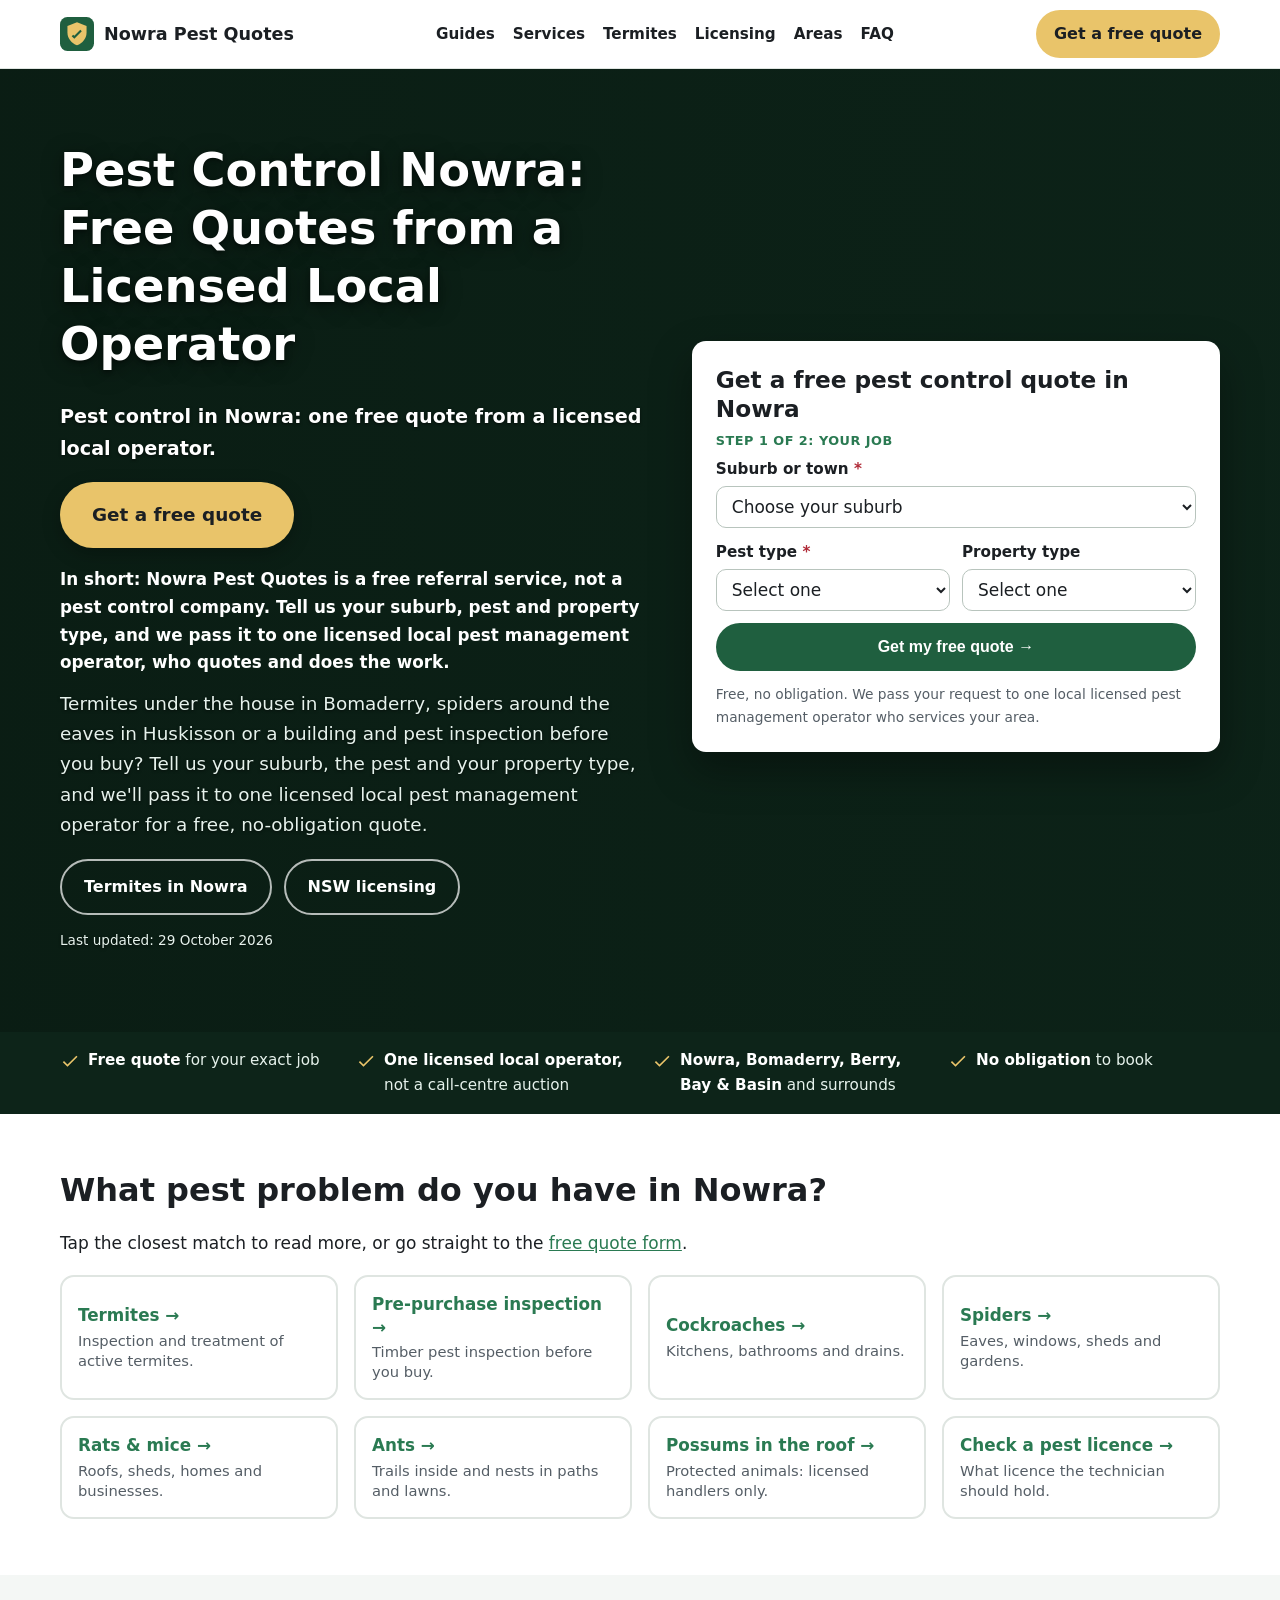
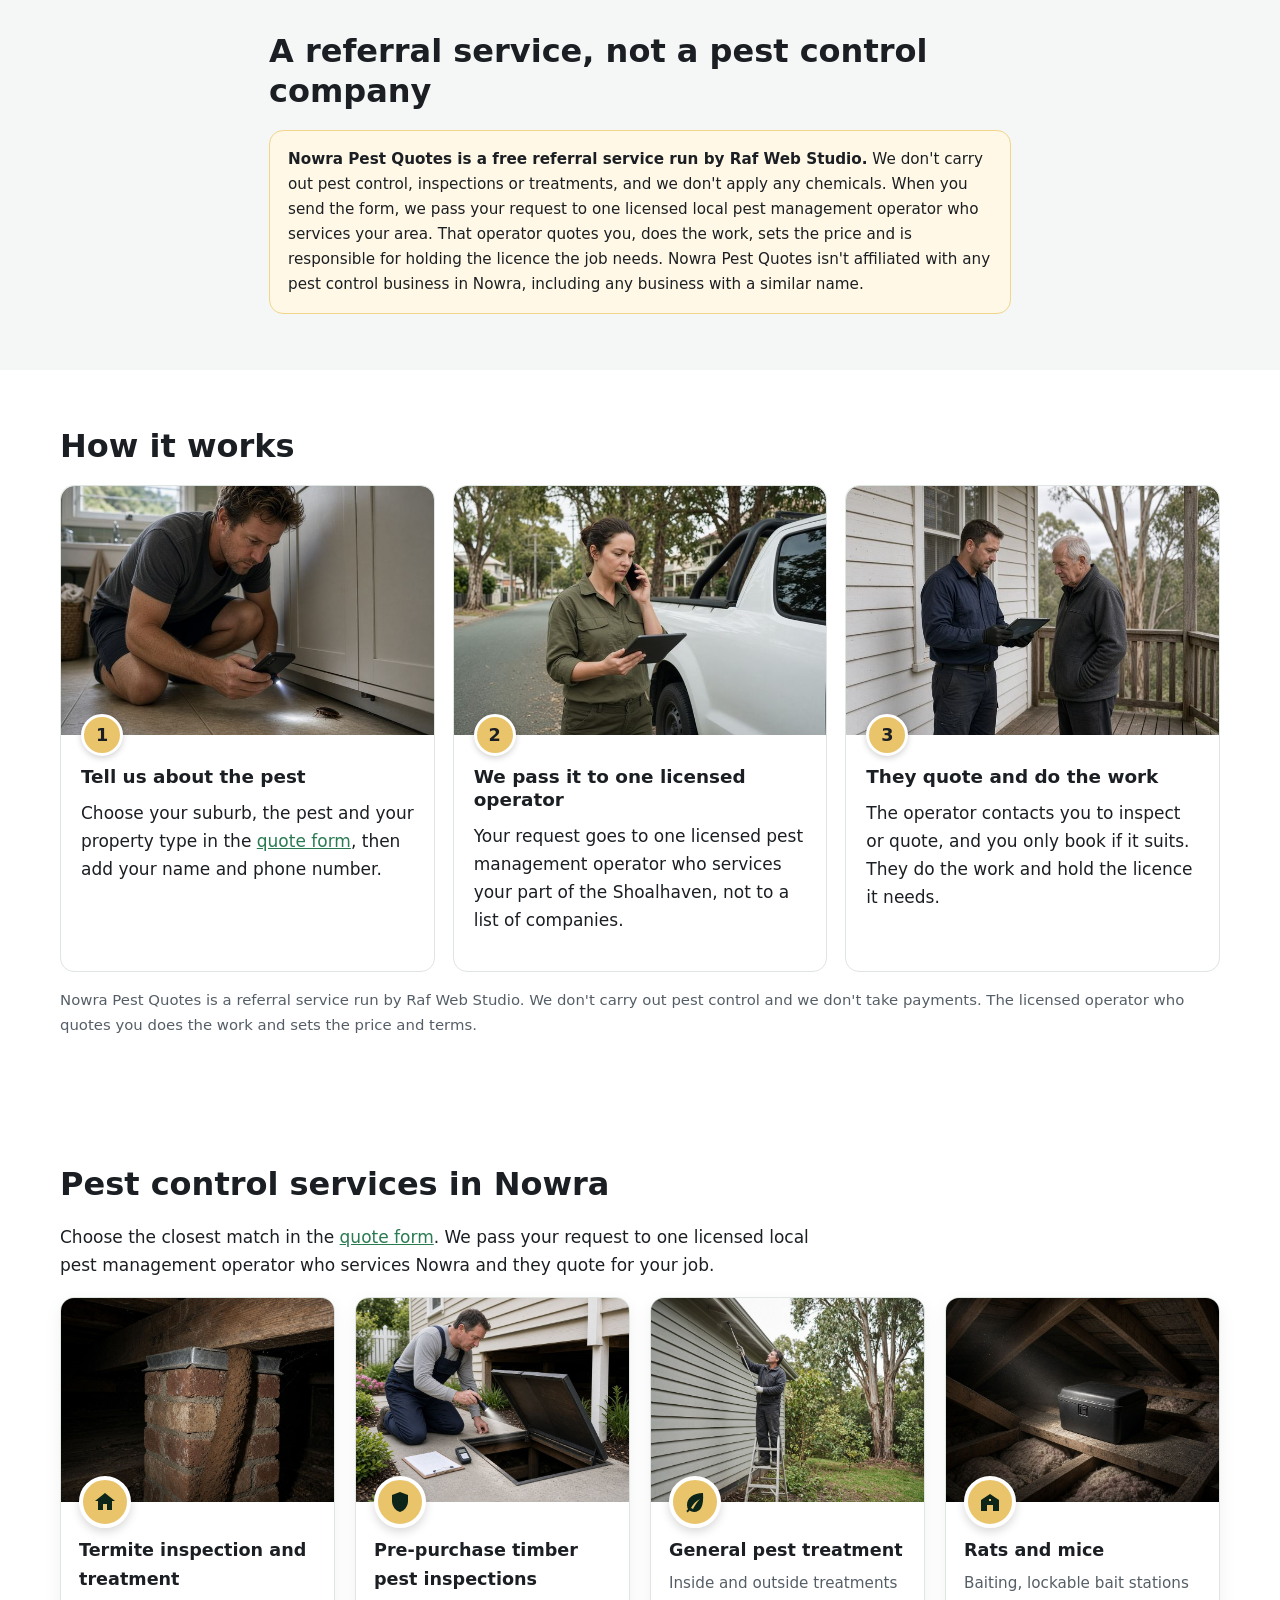
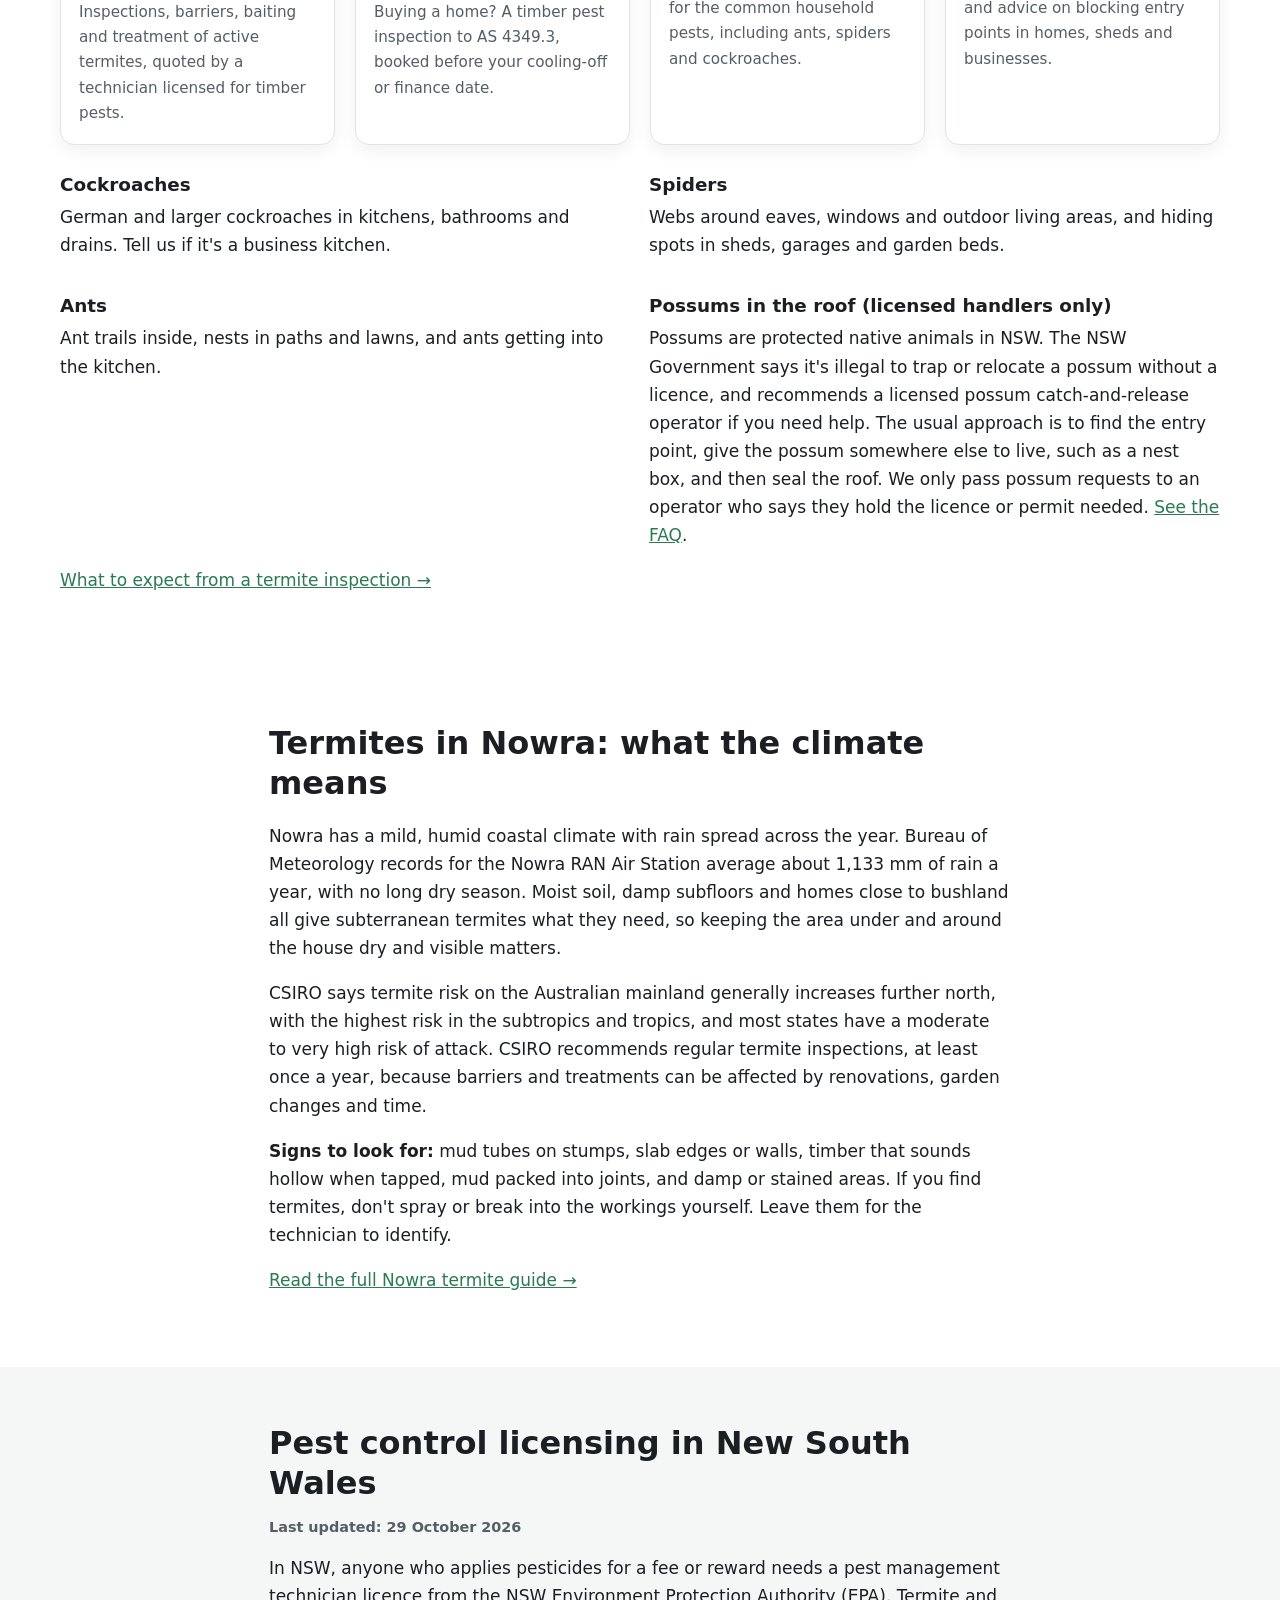
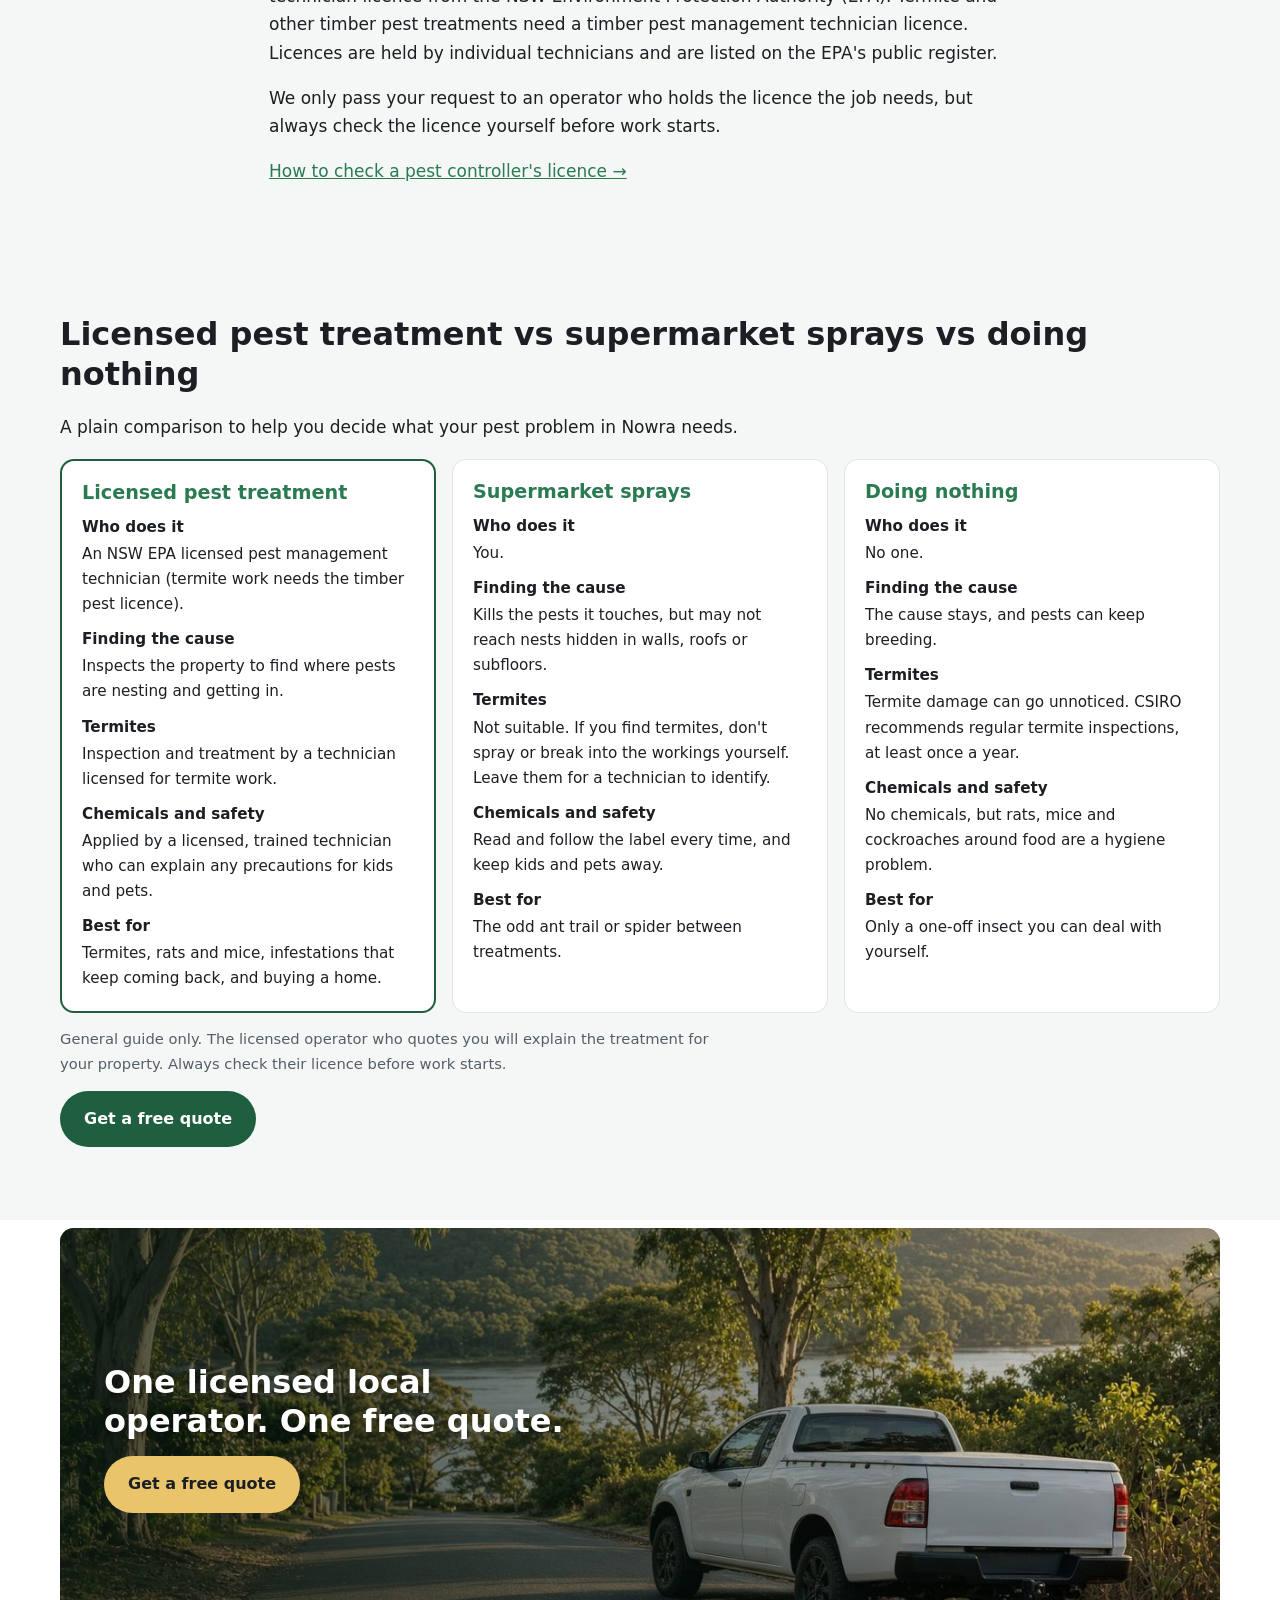
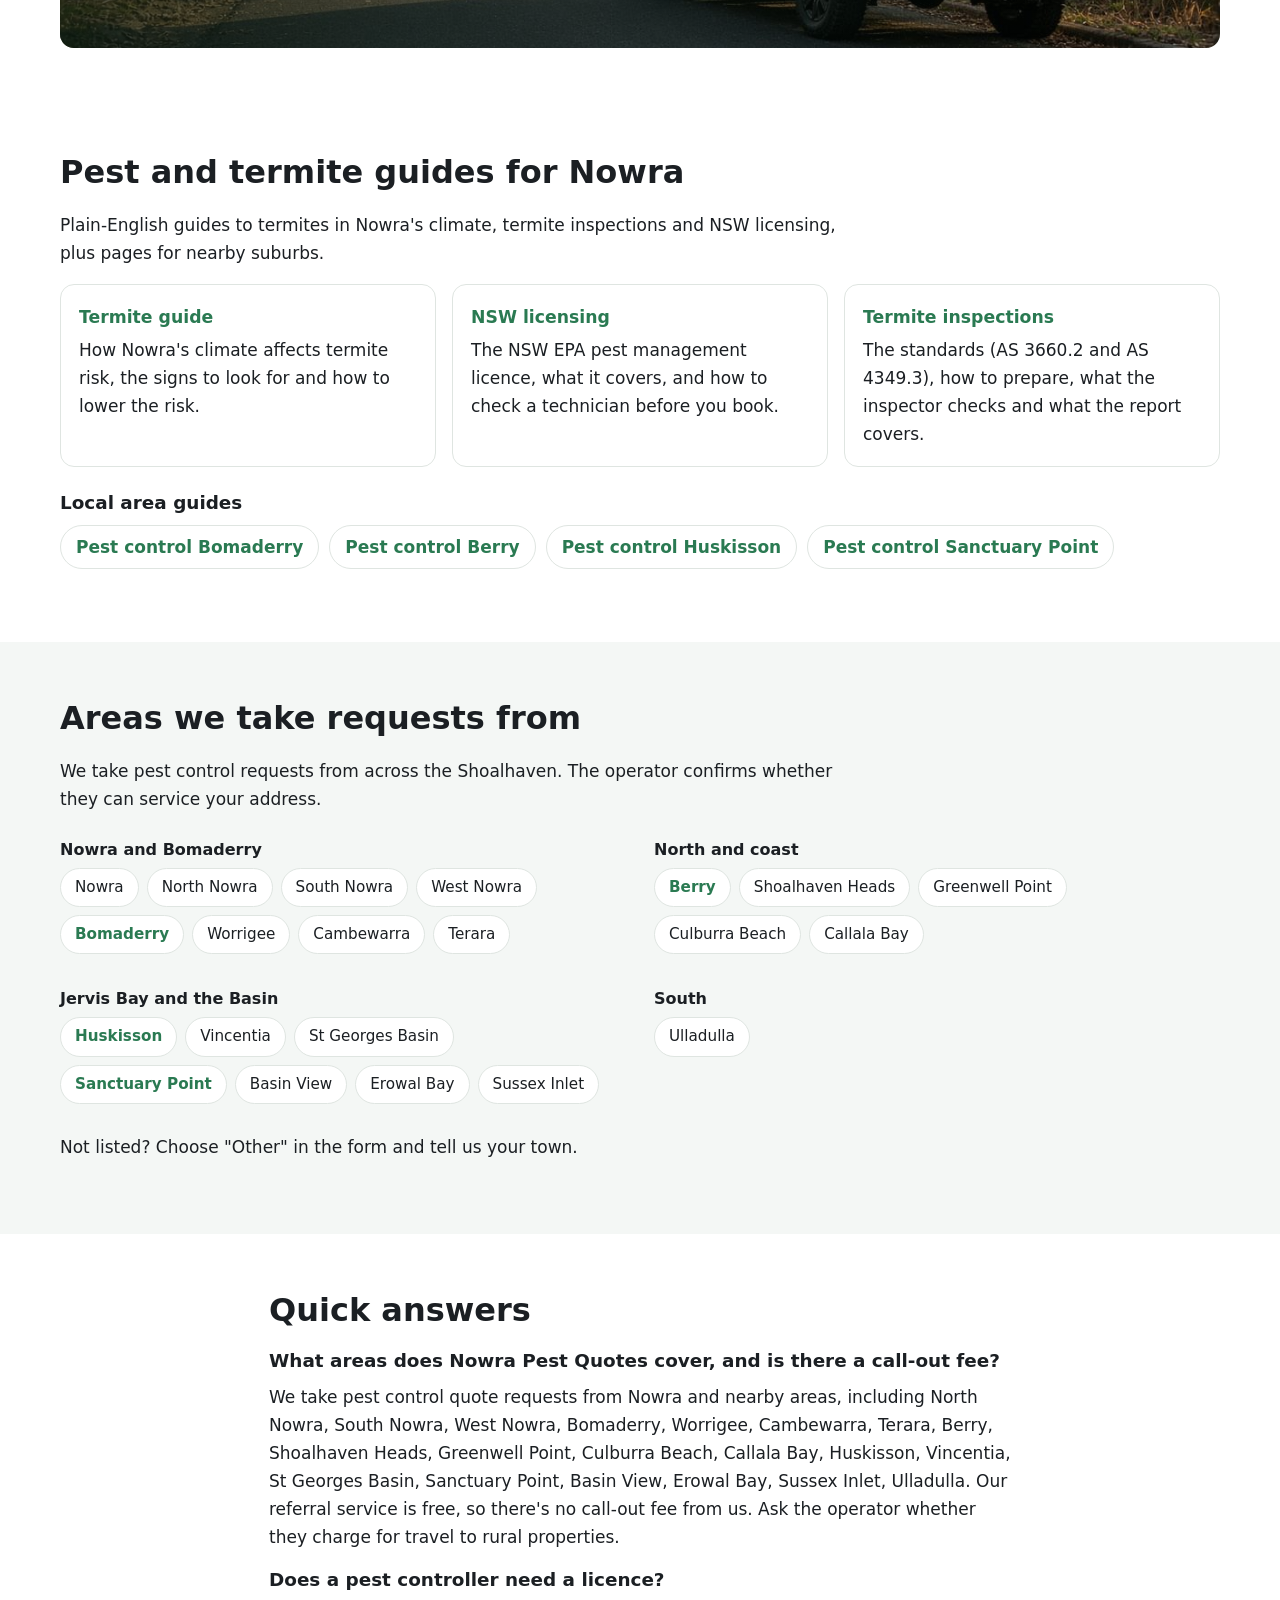
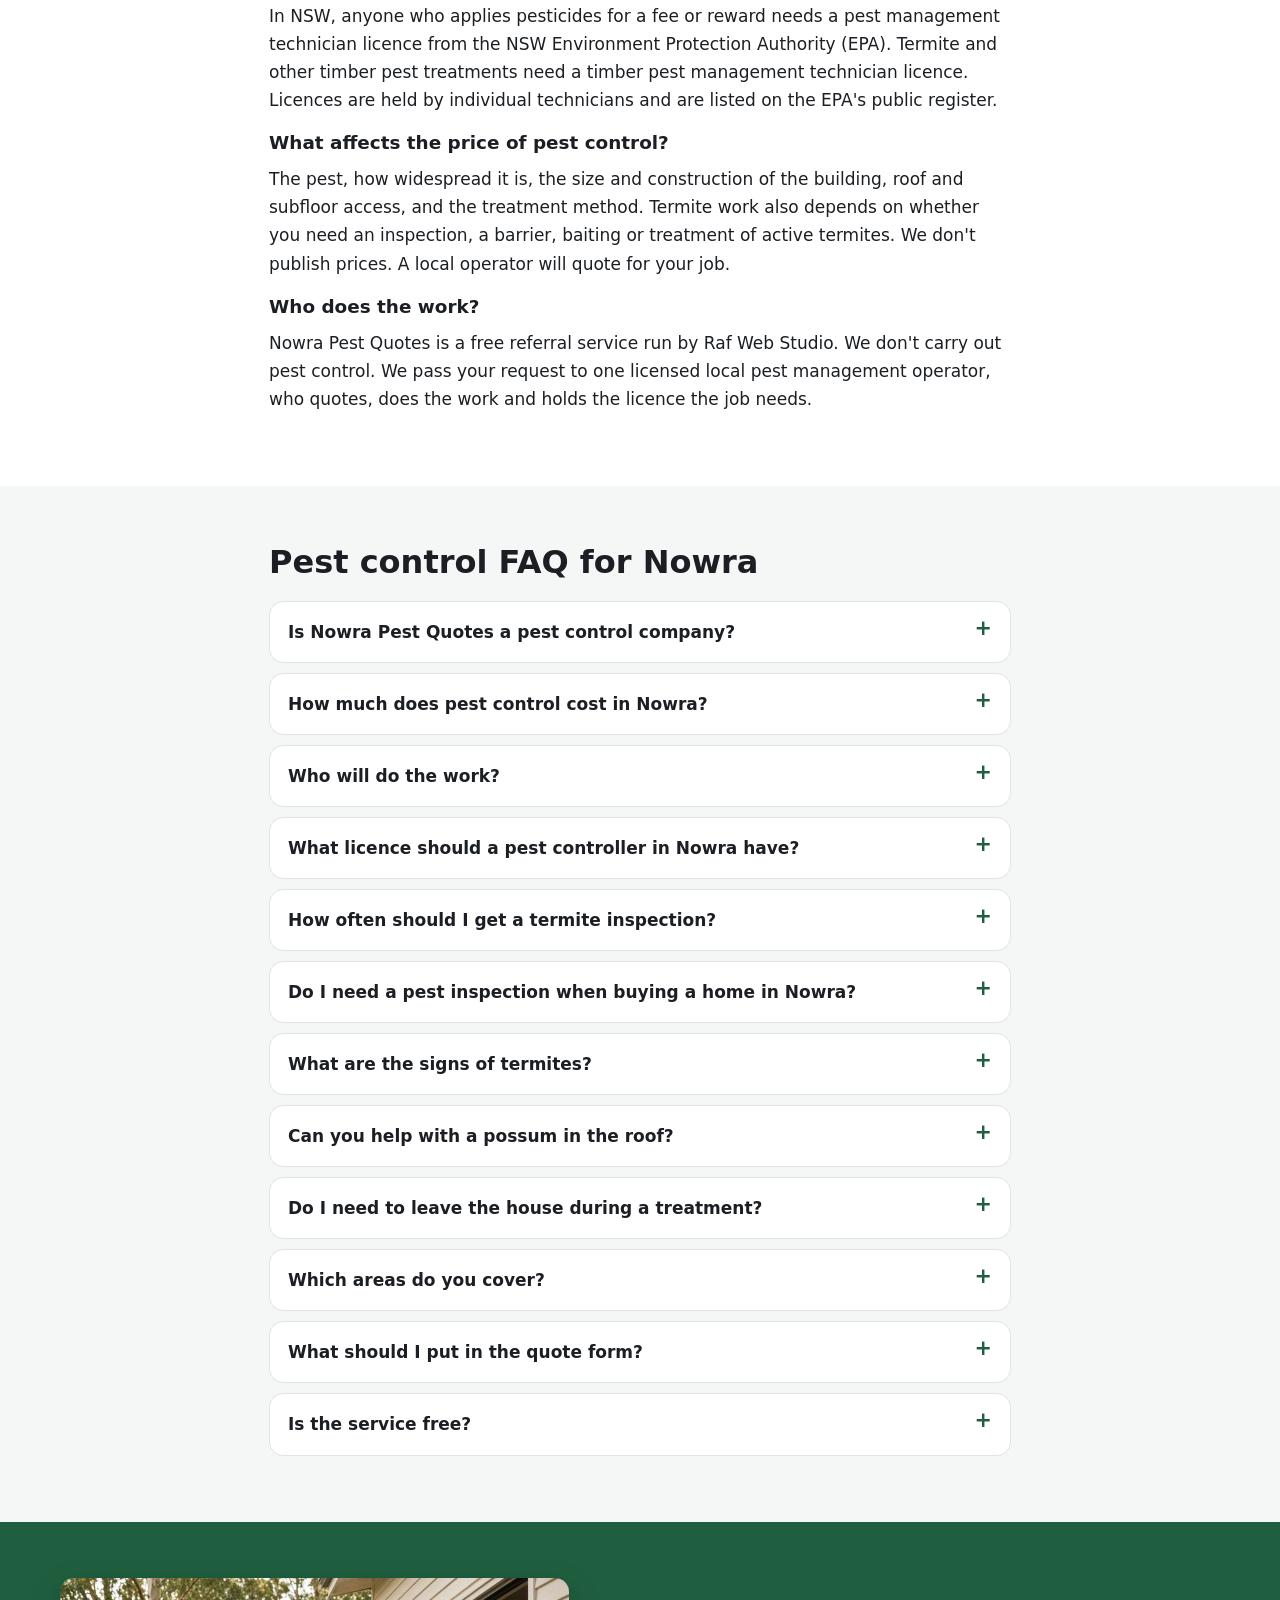
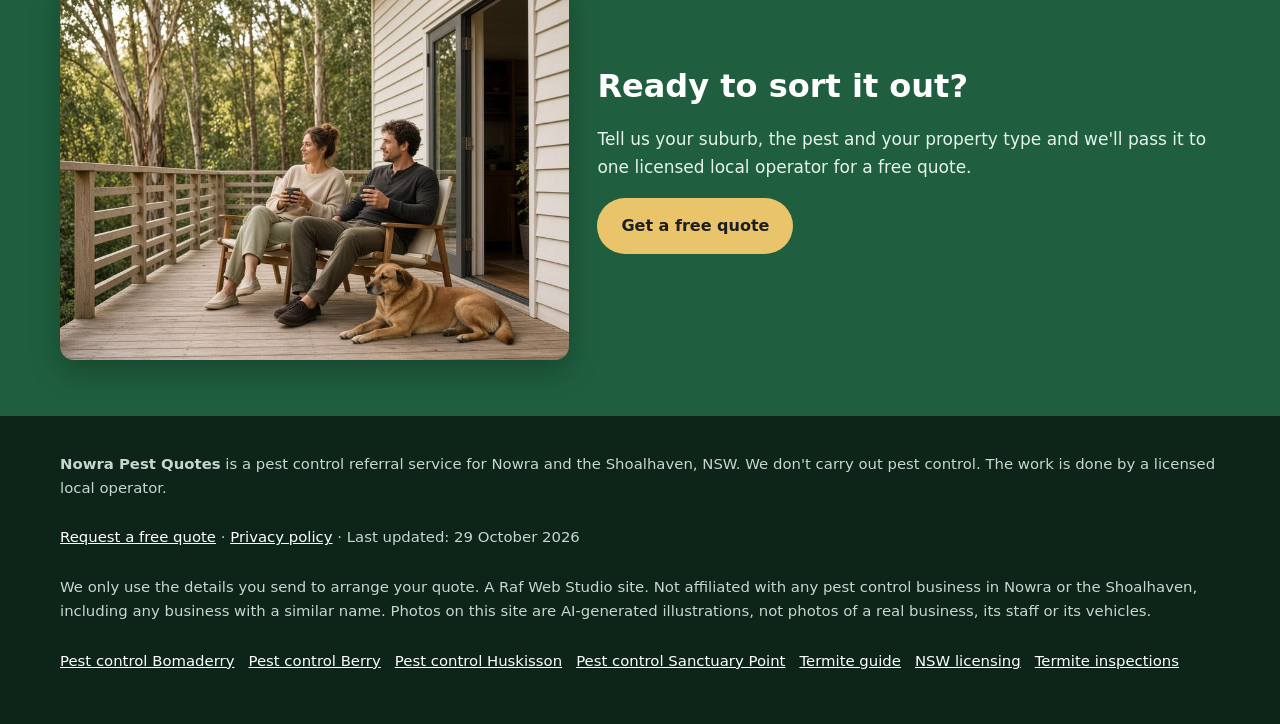
==== commit 3542606a: "Homepage v3: service+town tagline and big quote button, 'What do you need?' tiles, comparison sectio" ====
--- a/index.html
+++ b/index.html
@@ -2,7 +2,7 @@
 <html lang="en-AU">
 <head>
 <meta charset="utf-8">
-<!-- Search Console verification meta tag goes here once the property is created -->
+<meta name="google-site-verification" content="bNbZMLJJWjx5aI4ngjiHmeiw-moHmBZb4ciQi5WmyKY" />
 <meta name="viewport" content="width=device-width, initial-scale=1">
 <title>Pest Control Nowra | Free Pest &amp; Termite Quotes, Shoalhaven NSW</title>
 <meta name="description" content="Pest control and termite inspection quotes in Nowra, Bomaderry, Berry, Huskisson and Sanctuary Point. A free referral service: one licensed local operator quotes for your job.">
@@ -21,10 +21,14 @@
 <script>document.documentElement.classList.add('js')</script>
 <link rel="stylesheet" href="styles.css">
 
-<!-- GA4: Google tag (gtag.js) goes here once the GA4 property for nowrapestcontrol.com is created.
-<script async src="https://www.googletagmanager.com/gtag/js?id=G-XXXXXXXXXX"></script>
-<script>window.dataLayer=window.dataLayer||[];function gtag(){dataLayer.push(arguments);}gtag('js',new Date());gtag('config','G-XXXXXXXXXX');</script>
--->
+<!-- Google tag (gtag.js) -->
+<script async src="https://www.googletagmanager.com/gtag/js?id=G-092790FS8Q"></script>
+<script>
+  window.dataLayer = window.dataLayer || [];
+  function gtag(){dataLayer.push(arguments);}
+  gtag('js', new Date());
+  gtag('config', 'G-092790FS8Q');
+</script>
 
 <script type="application/ld+json">
 {
@@ -35,7 +39,7 @@
  "name": "Pest Control Nowra | Free Pest & Termite Quotes, Shoalhaven NSW",
  "description": "Pest control and termite inspection quotes in Nowra, Bomaderry, Berry, Huskisson and Sanctuary Point. A free referral service: one licensed local operator quotes for your job.",
  "inLanguage": "en-AU",
- "dateModified": "2026-10-24",
+ "dateModified": "2026-10-29",
  "isPartOf": {
   "@id": "https://nowrapestcontrol.com/#website"
  },
@@ -164,7 +168,7 @@
  "name": "Nowra Pest Quotes",
  "url": "https://nowrapestcontrol.com/",
  "inLanguage": "en-AU",
- "dateModified": "2026-10-24"
+ "dateModified": "2026-10-29"
 }
 </script>
 <script type="application/ld+json">
@@ -407,6 +411,29 @@
  ]
 }
 </script>
+<!--h3:css--><style>
+.h3-tag{font-size:1.2rem;font-weight:600;margin:.2em 0 .9em;color:#fff;text-shadow:0 1px 3px rgba(0,0,0,.6);max-width:36em}
+.btn-xl{font-size:1.15rem;padding:16px 30px;min-height:54px;box-shadow:0 6px 18px rgba(0,0,0,.25)}
+.h3-cta{margin:0 0 18px}
+.need-grid{display:grid;grid-template-columns:repeat(2,minmax(0,1fr));gap:12px;margin-top:18px}
+@media(min-width:800px){.need-grid{grid-template-columns:repeat(4,minmax(0,1fr));gap:16px}}
+.need-grid a{display:flex;flex-direction:column;justify-content:center;min-height:96px;padding:16px;background:#fff;border:2px solid var(--line);border-radius:var(--radius);text-decoration:none;color:var(--ink);line-height:1.35}
+.need-grid a:hover,.need-grid a:focus-visible{border-color:var(--green);background:var(--soft)}
+.need-grid strong{color:var(--green-2);font-size:1.05rem;margin-bottom:4px}
+.need-grid strong::after{content:" \2192"}
+.need-grid span{font-size:.92rem;color:var(--muted)}
+.cmp{display:grid;gap:16px;margin-top:18px}
+@media(min-width:900px){.cmp{grid-template-columns:repeat(3,minmax(0,1fr))}}
+.cmp article{background:#fff;border:1px solid var(--line);border-radius:var(--radius);padding:20px}
+.cmp article.cmp-main{border:2px solid var(--green)}
+.cmp h3{margin:0 0 10px;font-size:1.2rem;color:var(--green-2)}
+.cmp dl{margin:0}.cmp dt{font-weight:700;margin-top:10px;font-size:.95rem}.cmp dd{margin:2px 0 0;color:var(--ink);font-size:.95rem}
+.cmp-note{font-size:.92rem;color:var(--muted);margin-top:14px;max-width:46em}
+.mobile-call{transition:transform .2s ease;padding-bottom:calc(10px + env(safe-area-inset-bottom))}
+.mobile-call .btn{min-height:48px;font-size:1.05rem}
+.mobile-call.mc-off{transform:translateY(120%)}
+@media(prefers-reduced-motion:reduce){.mobile-call{transition:none}}
+</style><!--/h3:css-->
 </head>
 <body>
 <a class="skip-link" href="#main">Skip to content</a>
@@ -432,11 +459,12 @@
   </picture>
   <div class="wrap hero-grid">
     <div class="hero-copy">
-      <h1 id="h1">Pest Control Nowra: Free Quotes from a Licensed Local Operator</h1>
-      <p class="summary">In short: Nowra Pest Quotes is a free referral service, not a pest control company. Tell us your suburb, pest and property type, and we pass it to one licensed local pest management operator, who quotes and does the work.</p>
+      <h1 id="h1">Pest Control Nowra: Free Quotes from a Licensed Local Operator</h1><!--h3:hero-->
+      <p class="h3-tag">Pest control in Nowra: one free quote from a licensed local operator.</p>
+      <p class="h3-cta"><a class="btn btn-call btn-xl" href="#quote">Get a free quote</a></p><!--/h3:hero-->      <p class="summary">In short: Nowra Pest Quotes is a free referral service, not a pest control company. Tell us your suburb, pest and property type, and we pass it to one licensed local pest management operator, who quotes and does the work.</p>
       <p class="lead">Termites under the house in Bomaderry, spiders around the eaves in Huskisson or a building and pest inspection before you buy? Tell us your suburb, the pest and your property type, and we'll pass it to one licensed local pest management operator for a free, no-obligation quote.</p>
       <div class="ctas"><a class="btn btn-ghost" href="#termites">Termites in Nowra</a><a class="btn btn-ghost" href="#licensing">NSW licensing</a></div>
-      <p class="updated">Last updated: 24 October 2026</p>
+      <p class="updated">Last updated: 29 October 2026</p>
     </div>
     <div class="hero-form-card" id="quote">
       <h2 id="quote-h">Get a free pest control quote in Nowra</h2>
@@ -477,6 +505,15 @@
 <section class="trust" aria-label="Why use this service">
   <ul class="wrap trust-list"><li><svg viewBox="0 0 24 24" aria-hidden="true"><path fill="currentColor" d="M9 16.2 4.8 12l-1.4 1.4L9 19 21 7l-1.4-1.4z"/></svg><span><strong>Free quote</strong> for your exact job</span></li><li><svg viewBox="0 0 24 24" aria-hidden="true"><path fill="currentColor" d="M9 16.2 4.8 12l-1.4 1.4L9 19 21 7l-1.4-1.4z"/></svg><span><strong>One licensed local operator,</strong> not a call-centre auction</span></li><li><svg viewBox="0 0 24 24" aria-hidden="true"><path fill="currentColor" d="M9 16.2 4.8 12l-1.4 1.4L9 19 21 7l-1.4-1.4z"/></svg><span><strong>Nowra, Bomaderry, Berry, Bay & Basin</strong> and surrounds</span></li><li><svg viewBox="0 0 24 24" aria-hidden="true"><path fill="currentColor" d="M9 16.2 4.8 12l-1.4 1.4L9 19 21 7l-1.4-1.4z"/></svg><span><strong>No obligation</strong> to book</span></li></ul>
 </section>
+<!--h3:need-->
+<section id="need" aria-labelledby="need-h">
+  <div class="wrap">
+    <h2 id="need-h">What pest problem do you have in Nowra?</h2>
+    <p class="intro">Tap the closest match to read more, or go straight to the <a href="#quote">free quote form</a>.</p>
+    <div class="need-grid"><a href="/termites-nowra/"><strong>Termites</strong><span>Inspection and treatment of active termites.</span></a><a href="/termite-inspection/"><strong>Pre-purchase inspection</strong><span>Timber pest inspection before you buy.</span></a><a href="#quote"><strong>Cockroaches</strong><span>Kitchens, bathrooms and drains.</span></a><a href="#quote"><strong>Spiders</strong><span>Eaves, windows, sheds and gardens.</span></a><a href="#quote"><strong>Rats &amp; mice</strong><span>Roofs, sheds, homes and businesses.</span></a><a href="#quote"><strong>Ants</strong><span>Trails inside and nests in paths and lawns.</span></a><a href="#services"><strong>Possums in the roof</strong><span>Protected animals: licensed handlers only.</span></a><a href="/pest-control-licence-nsw/"><strong>Check a pest licence</strong><span>What licence the technician should hold.</span></a></div>
+  </div>
+</section>
+<!--/h3:need-->
 <section class="alt" id="referral" aria-labelledby="ref-h">
   <div class="wrap intro">
     <h2 id="ref-h">A referral service, not a pest control company</h2>
@@ -532,12 +569,23 @@
 <section class="alt" id="licensing" aria-labelledby="lic-h">
   <div class="wrap intro">
     <h2 id="lic-h">Pest control licensing in New South Wales</h2>
-    <p class="updated-dark">Last updated: 24 October 2026</p>
+    <p class="updated-dark">Last updated: 29 October 2026</p>
     <p>In NSW, anyone who applies pesticides for a fee or reward needs a pest management technician licence from the NSW Environment Protection Authority (EPA). Termite and other timber pest treatments need a timber pest management technician licence. Licences are held by individual technicians and are listed on the EPA's public register.</p>
     <p>We only pass your request to an operator who holds the licence the job needs, but always check the licence yourself before work starts.</p>
     <p><a href="/pest-control-licence-nsw/">How to check a pest controller's licence →</a></p>
   </div>
 </section>
+<!--h3:compare-->
+<section class="alt" id="compare" aria-labelledby="compare-h">
+  <div class="wrap">
+    <h2 id="compare-h">Licensed pest treatment vs supermarket sprays vs doing nothing</h2>
+    <p class="intro">A plain comparison to help you decide what your pest problem in Nowra needs.</p>
+    <div class="cmp"><article class="cmp-main"><h3>Licensed pest treatment</h3><dl><dt>Who does it</dt><dd>An NSW EPA licensed pest management technician (termite work needs the timber pest licence).</dd><dt>Finding the cause</dt><dd>Inspects the property to find where pests are nesting and getting in.</dd><dt>Termites</dt><dd>Inspection and treatment by a technician licensed for termite work.</dd><dt>Chemicals and safety</dt><dd>Applied by a licensed, trained technician who can explain any precautions for kids and pets.</dd><dt>Best for</dt><dd>Termites, rats and mice, infestations that keep coming back, and buying a home.</dd></dl></article><article><h3>Supermarket sprays</h3><dl><dt>Who does it</dt><dd>You.</dd><dt>Finding the cause</dt><dd>Kills the pests it touches, but may not reach nests hidden in walls, roofs or subfloors.</dd><dt>Termites</dt><dd>Not suitable. If you find termites, don't spray or break into the workings yourself. Leave them for a technician to identify.</dd><dt>Chemicals and safety</dt><dd>Read and follow the label every time, and keep kids and pets away.</dd><dt>Best for</dt><dd>The odd ant trail or spider between treatments.</dd></dl></article><article><h3>Doing nothing</h3><dl><dt>Who does it</dt><dd>No one.</dd><dt>Finding the cause</dt><dd>The cause stays, and pests can keep breeding.</dd><dt>Termites</dt><dd>Termite damage can go unnoticed. CSIRO recommends regular termite inspections, at least once a year.</dd><dt>Chemicals and safety</dt><dd>No chemicals, but rats, mice and cockroaches around food are a hygiene problem.</dd><dt>Best for</dt><dd>Only a one-off insect you can deal with yourself.</dd></dl></article></div>
+    <p class="cmp-note">General guide only. The licensed operator who quotes you will explain the treatment for your property. Always check their licence before work starts.</p>
+    <p><a class="btn btn-primary" href="#quote">Get a free quote</a></p>
+  </div>
+</section>
+<!--/h3:compare-->
 <section class="band-wrap" aria-label="One licensed local operator. One free quote.">
   <div class="wrap">
     <div class="truck-band">
@@ -615,7 +663,7 @@
 <footer class="site-footer">
   <div class="wrap">
     <p><strong>Nowra Pest Quotes</strong> is a pest control referral service for Nowra and the Shoalhaven, NSW. We don't carry out pest control. The work is done by a licensed local operator.</p>
-    <p><a href="#quote">Request a free quote</a> · <a href="privacy.html">Privacy policy</a> · Last updated: 24 October 2026</p>
+    <p><a href="#quote">Request a free quote</a> · <a href="privacy.html">Privacy policy</a> · Last updated: 29 October 2026</p>
     <p>We only use the details you send to arrange your quote. A Raf Web Studio site. Not affiliated with any pest control business in Nowra or the Shoalhaven, including any business with a similar name. Photos on this site are AI-generated illustrations, not photos of a real business, its staff or its vehicles.</p>
     <p class="footer-links"><a href="/pest-control-bomaderry/">Pest control Bomaderry</a> <a href="/pest-control-berry/">Pest control Berry</a> <a href="/pest-control-huskisson/">Pest control Huskisson</a> <a href="/pest-control-sanctuary-point/">Pest control Sanctuary Point</a> <a href="/termites-nowra/">Termite guide</a> <a href="/pest-control-licence-nsw/">NSW licensing</a> <a href="/termite-inspection/">Termite inspections</a></p>
   </div>
@@ -625,5 +673,6 @@
   <a class="btn btn-call" href="#quote">Get a free quote</a>
 </div>
 <script src="form.js" defer></script>
+<!--h3:js--><script>(function(){var b=document.querySelector('.mobile-call'),q=document.getElementById('quote');if(!b||!q||!('IntersectionObserver' in window))return;new IntersectionObserver(function(e){b.classList.toggle('mc-off',e[0].isIntersecting)},{threshold:.15}).observe(q)})();</script><!--/h3:js-->
 </body>
 </html>
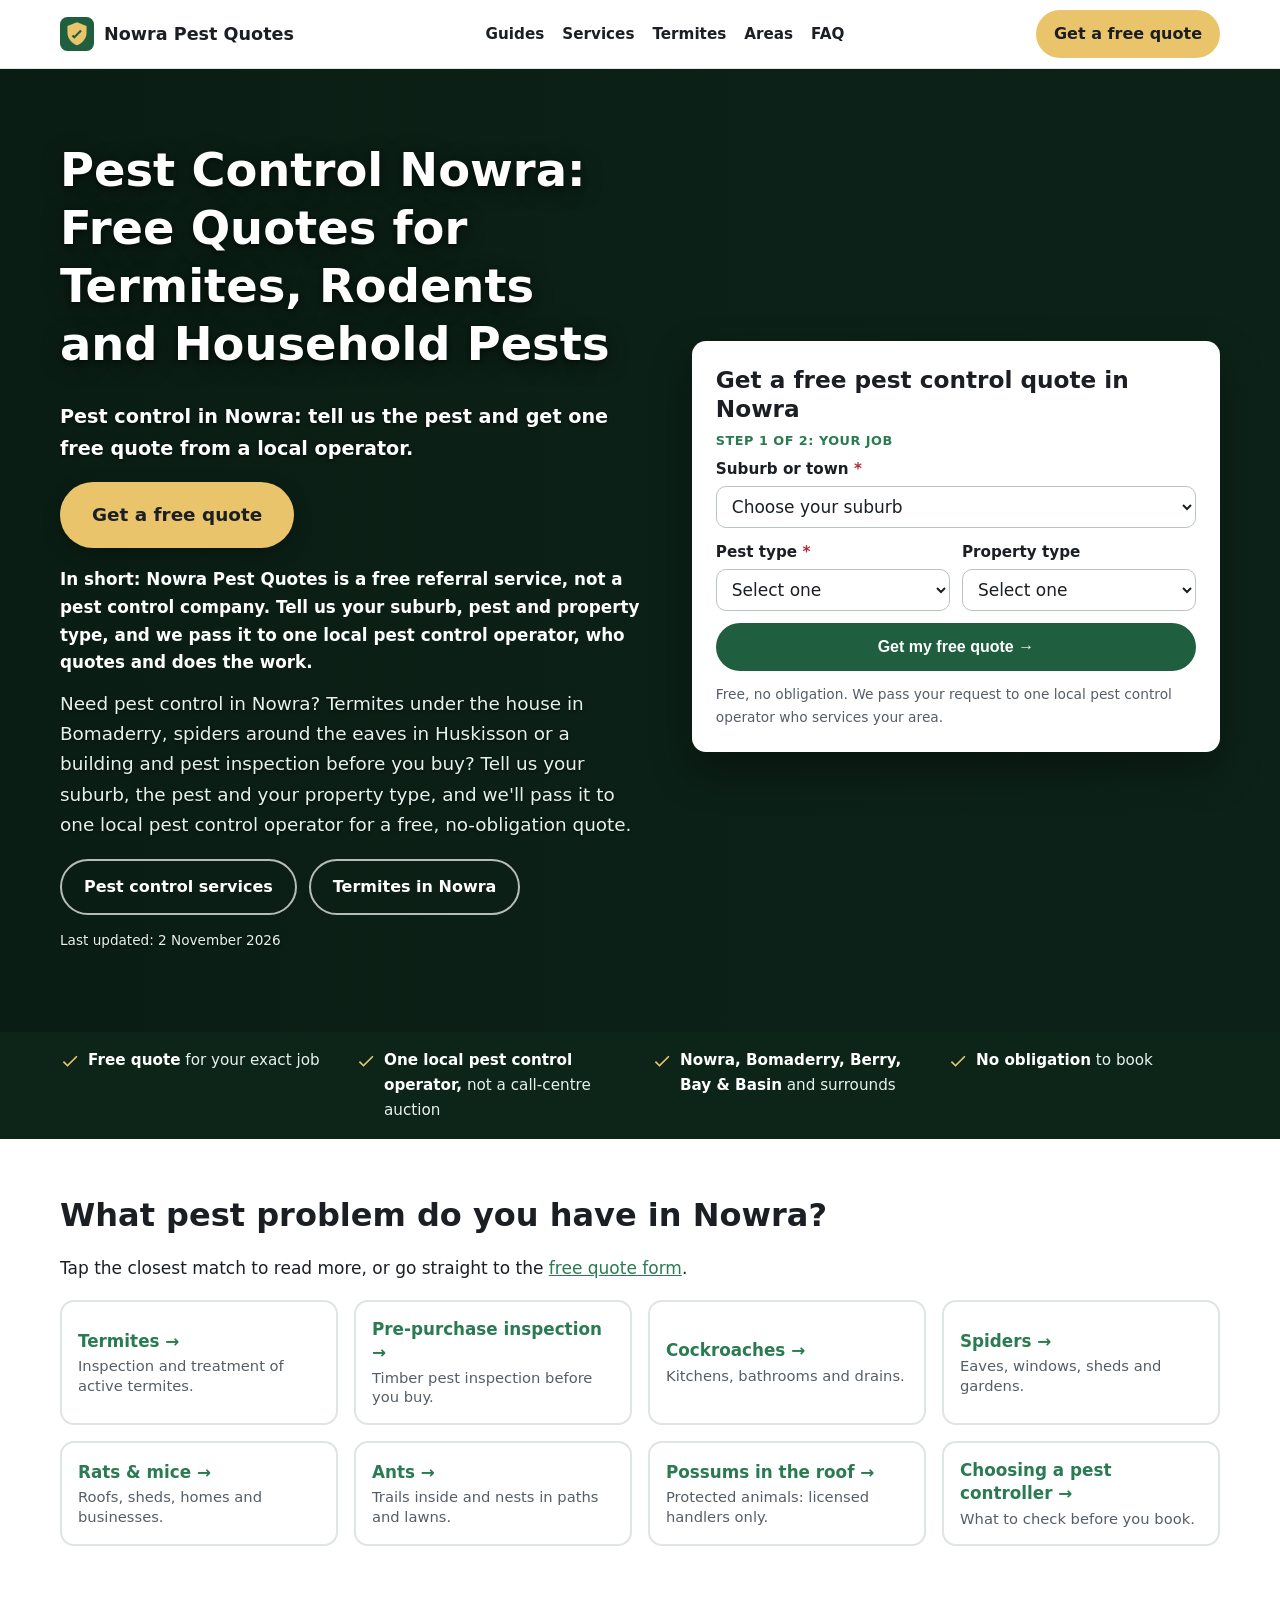
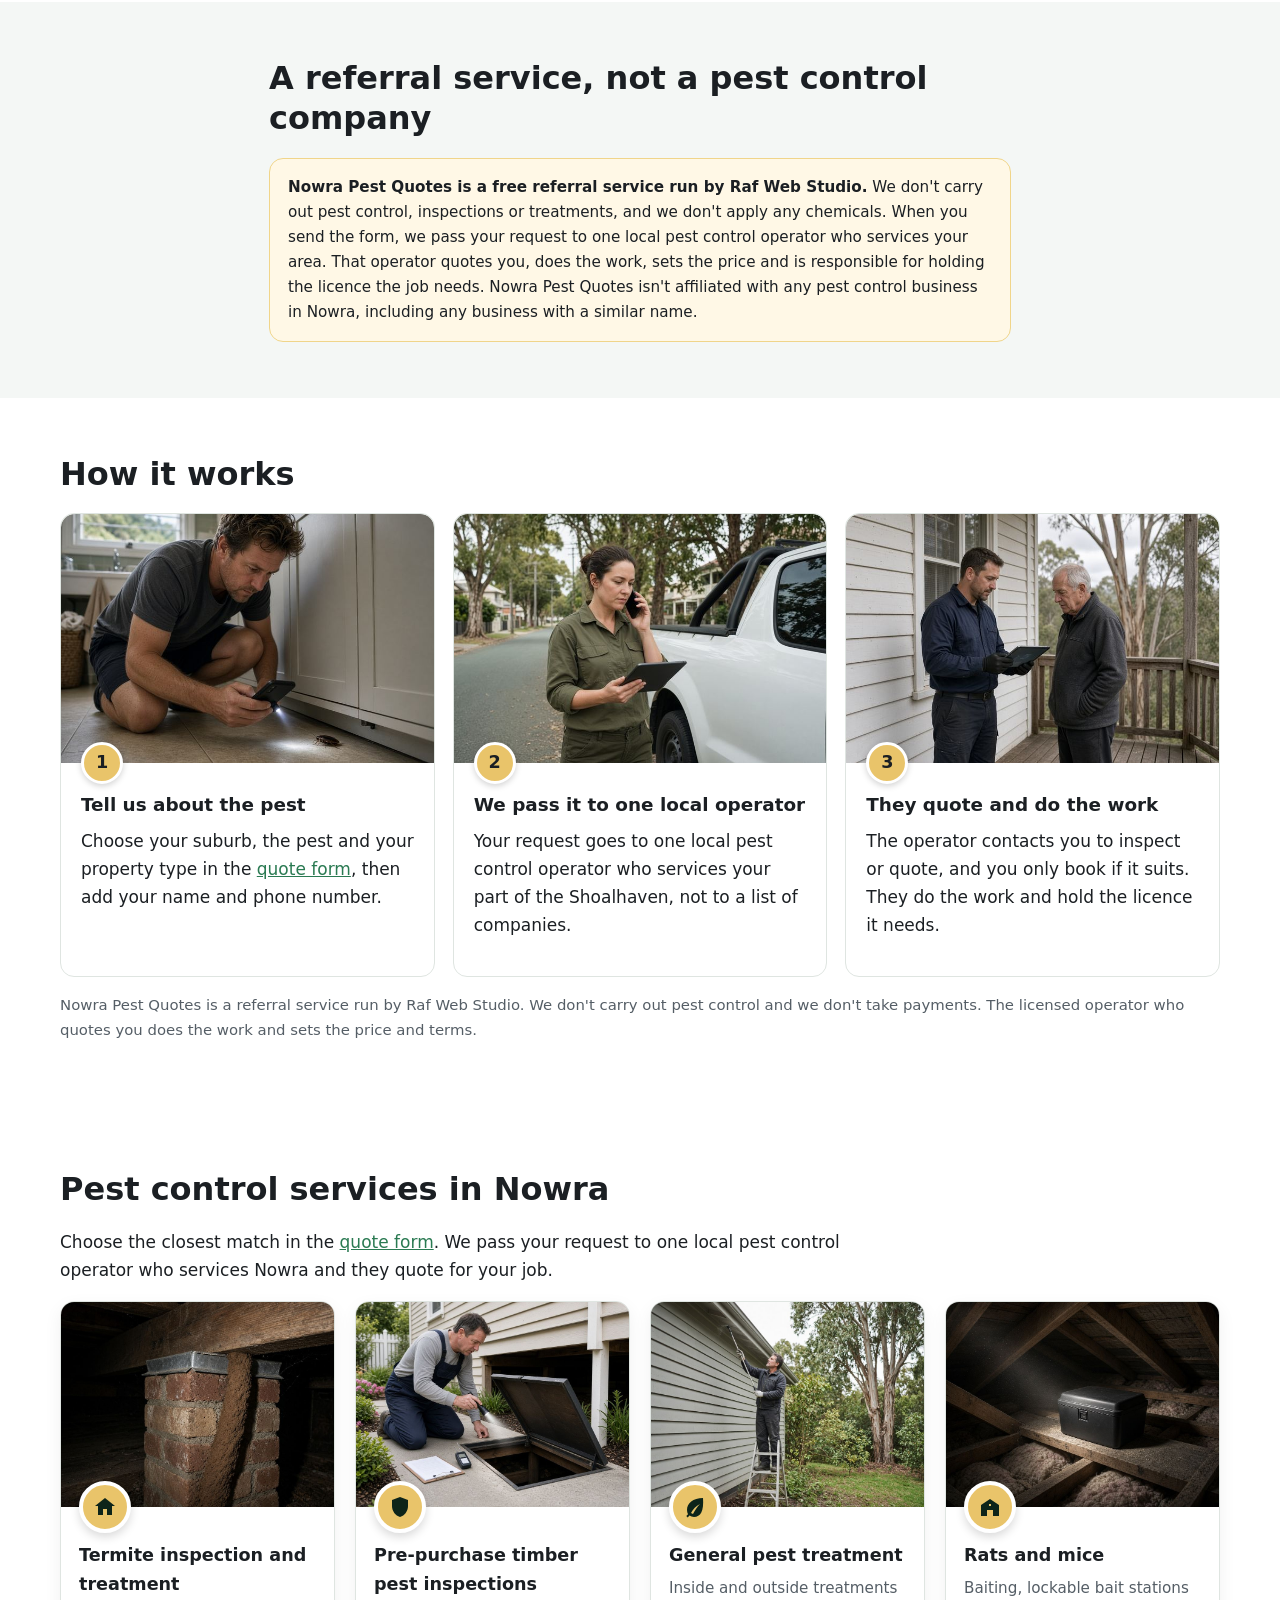
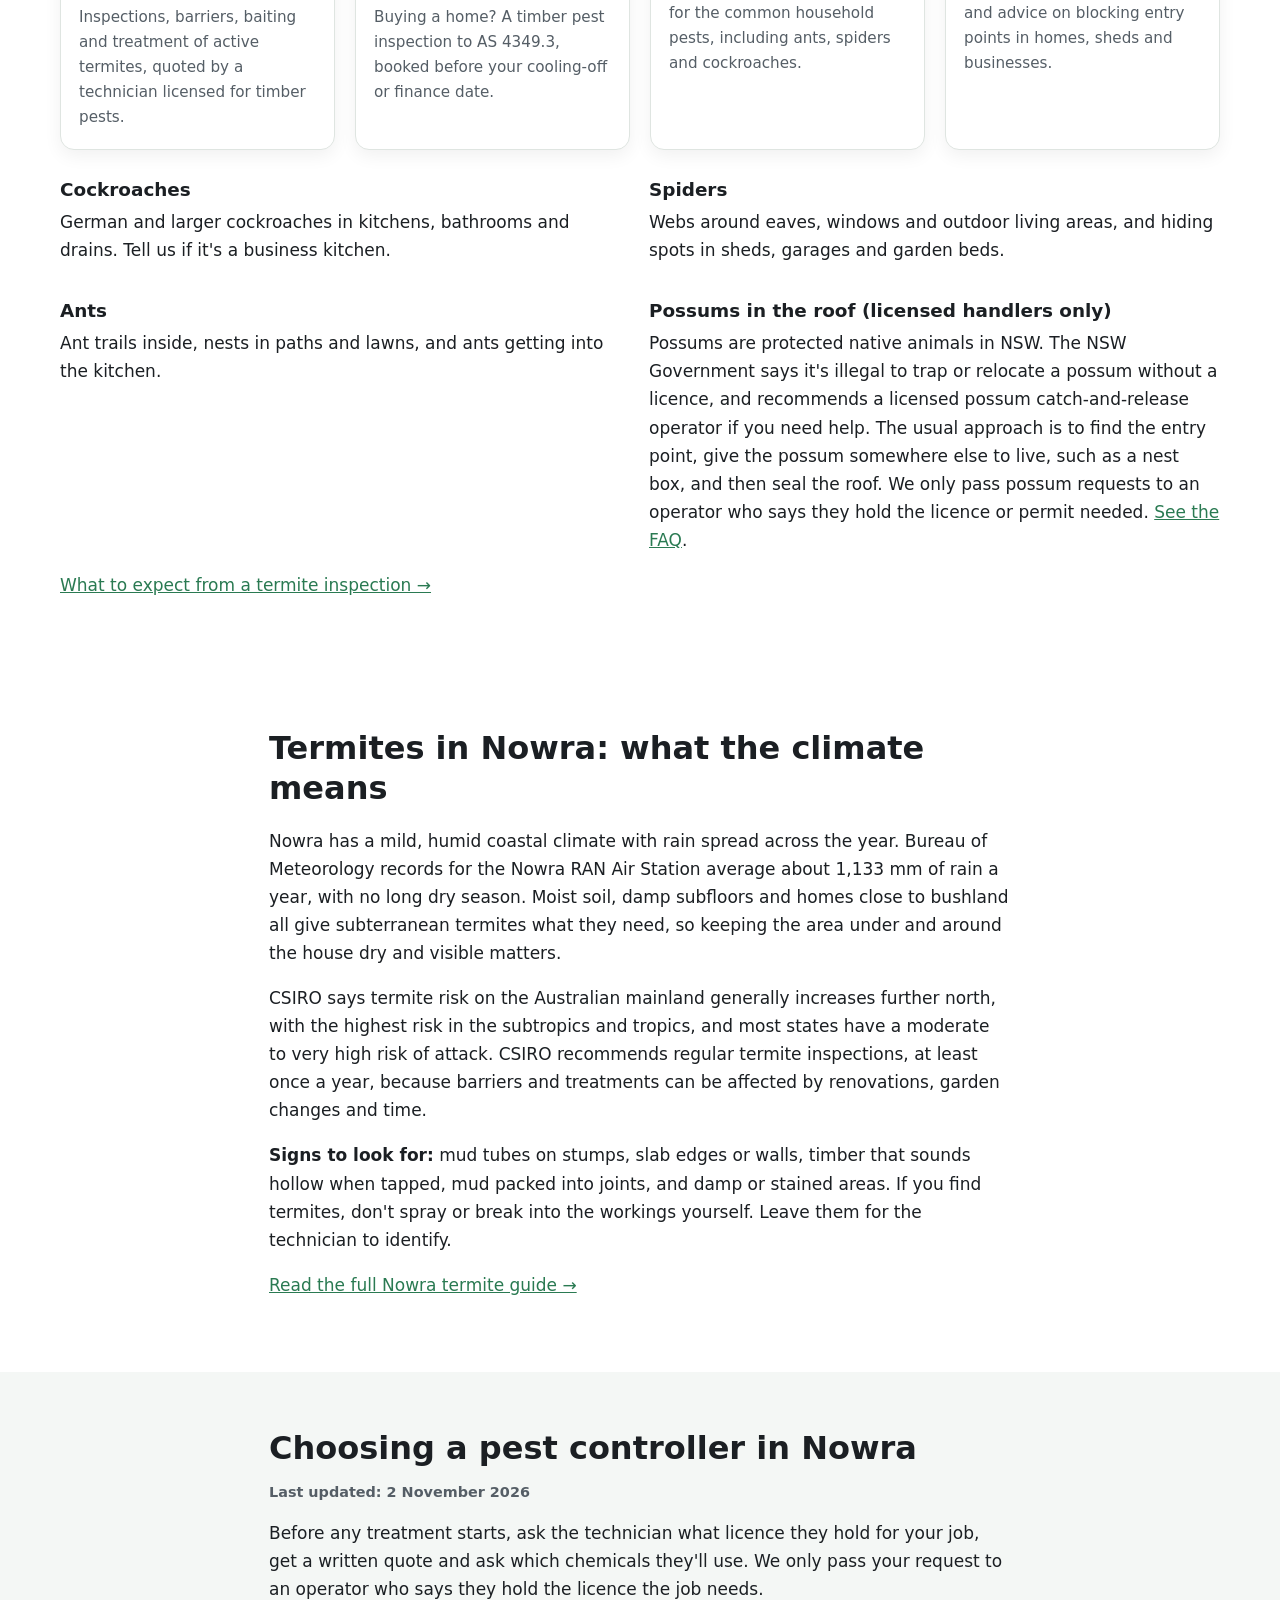
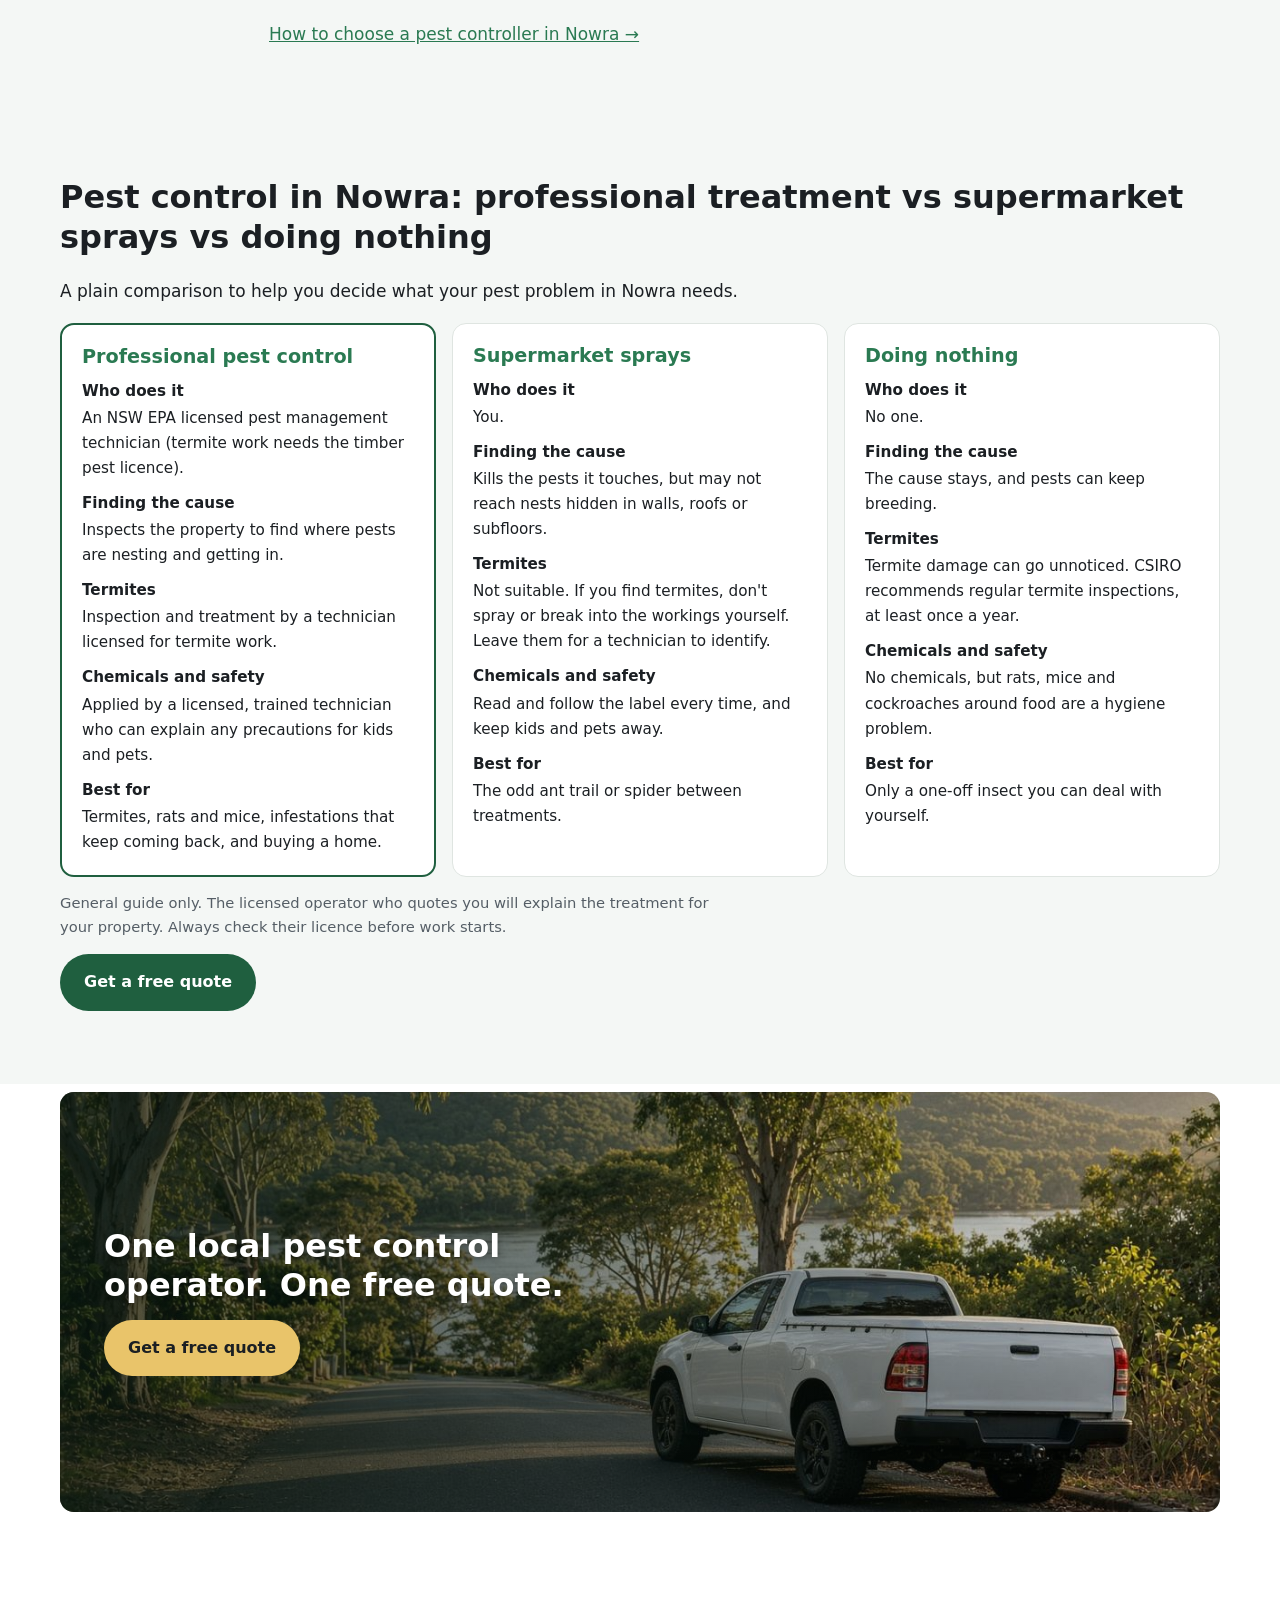
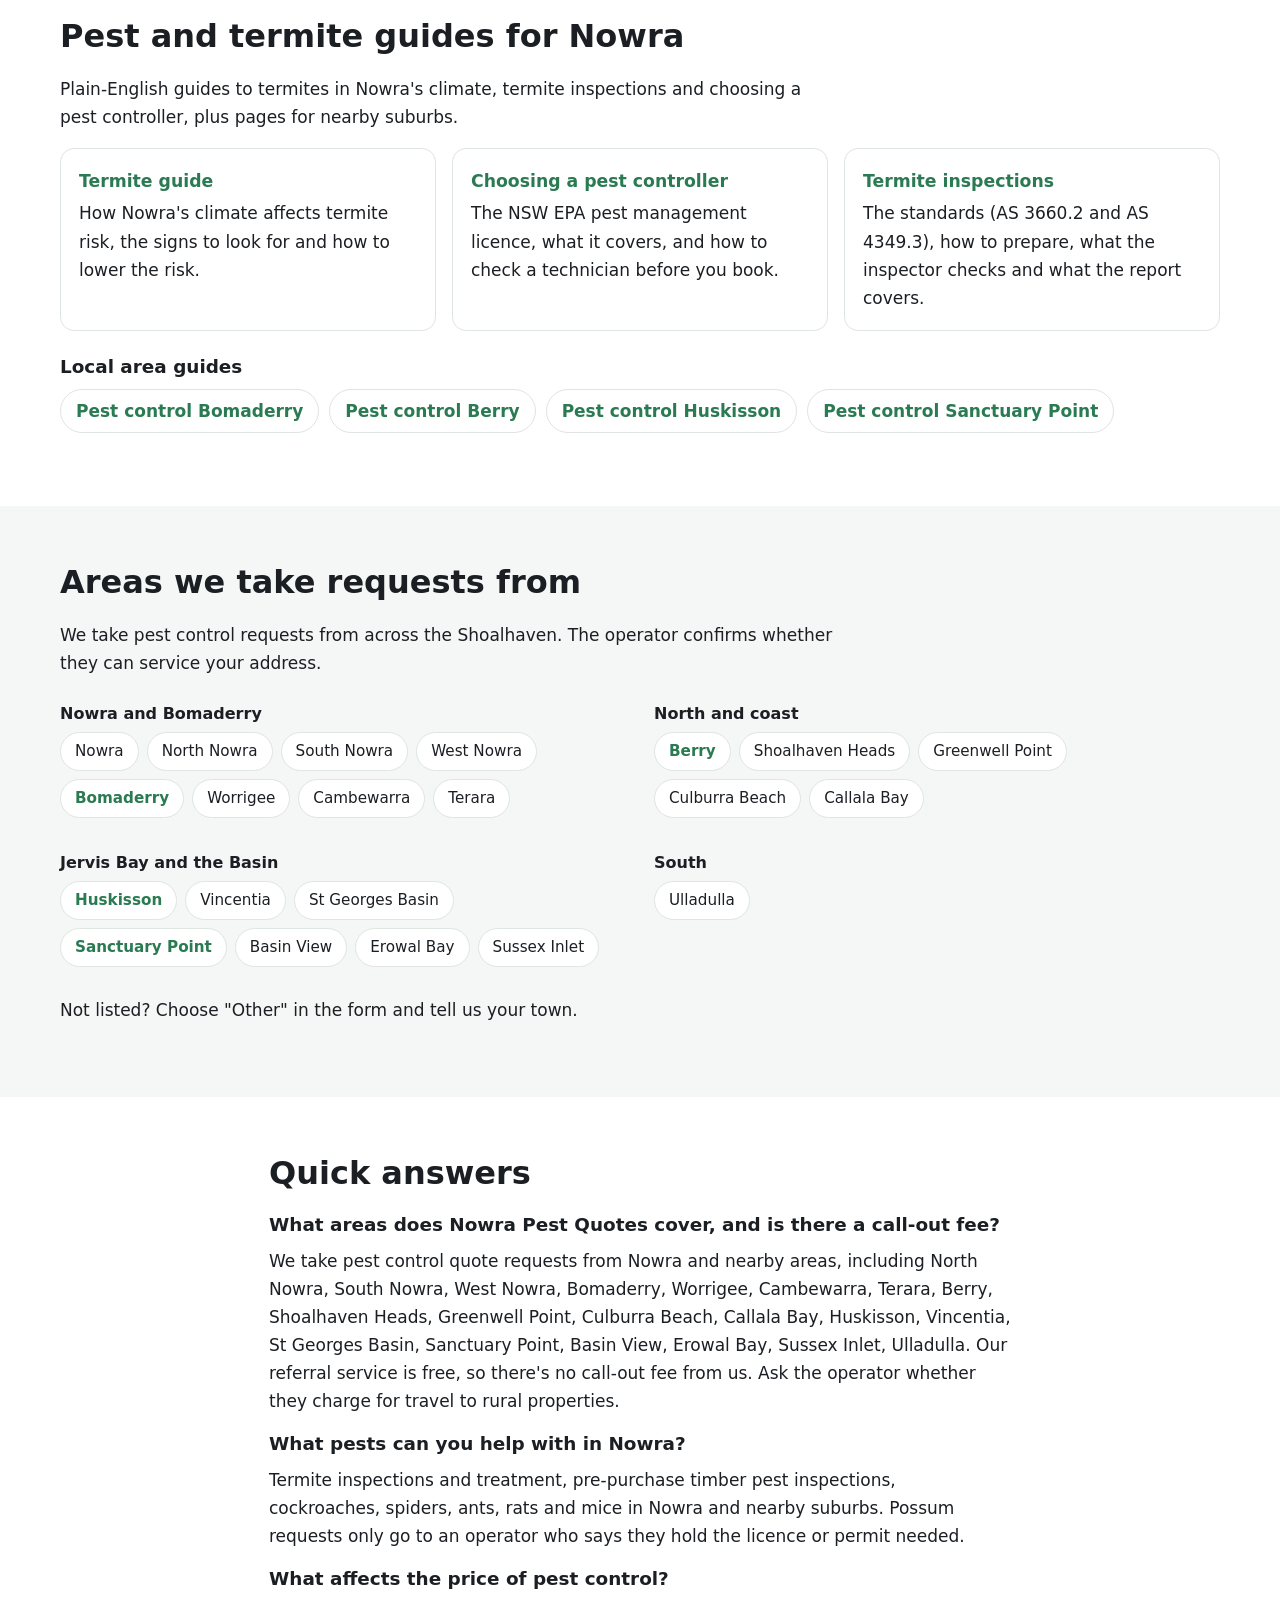
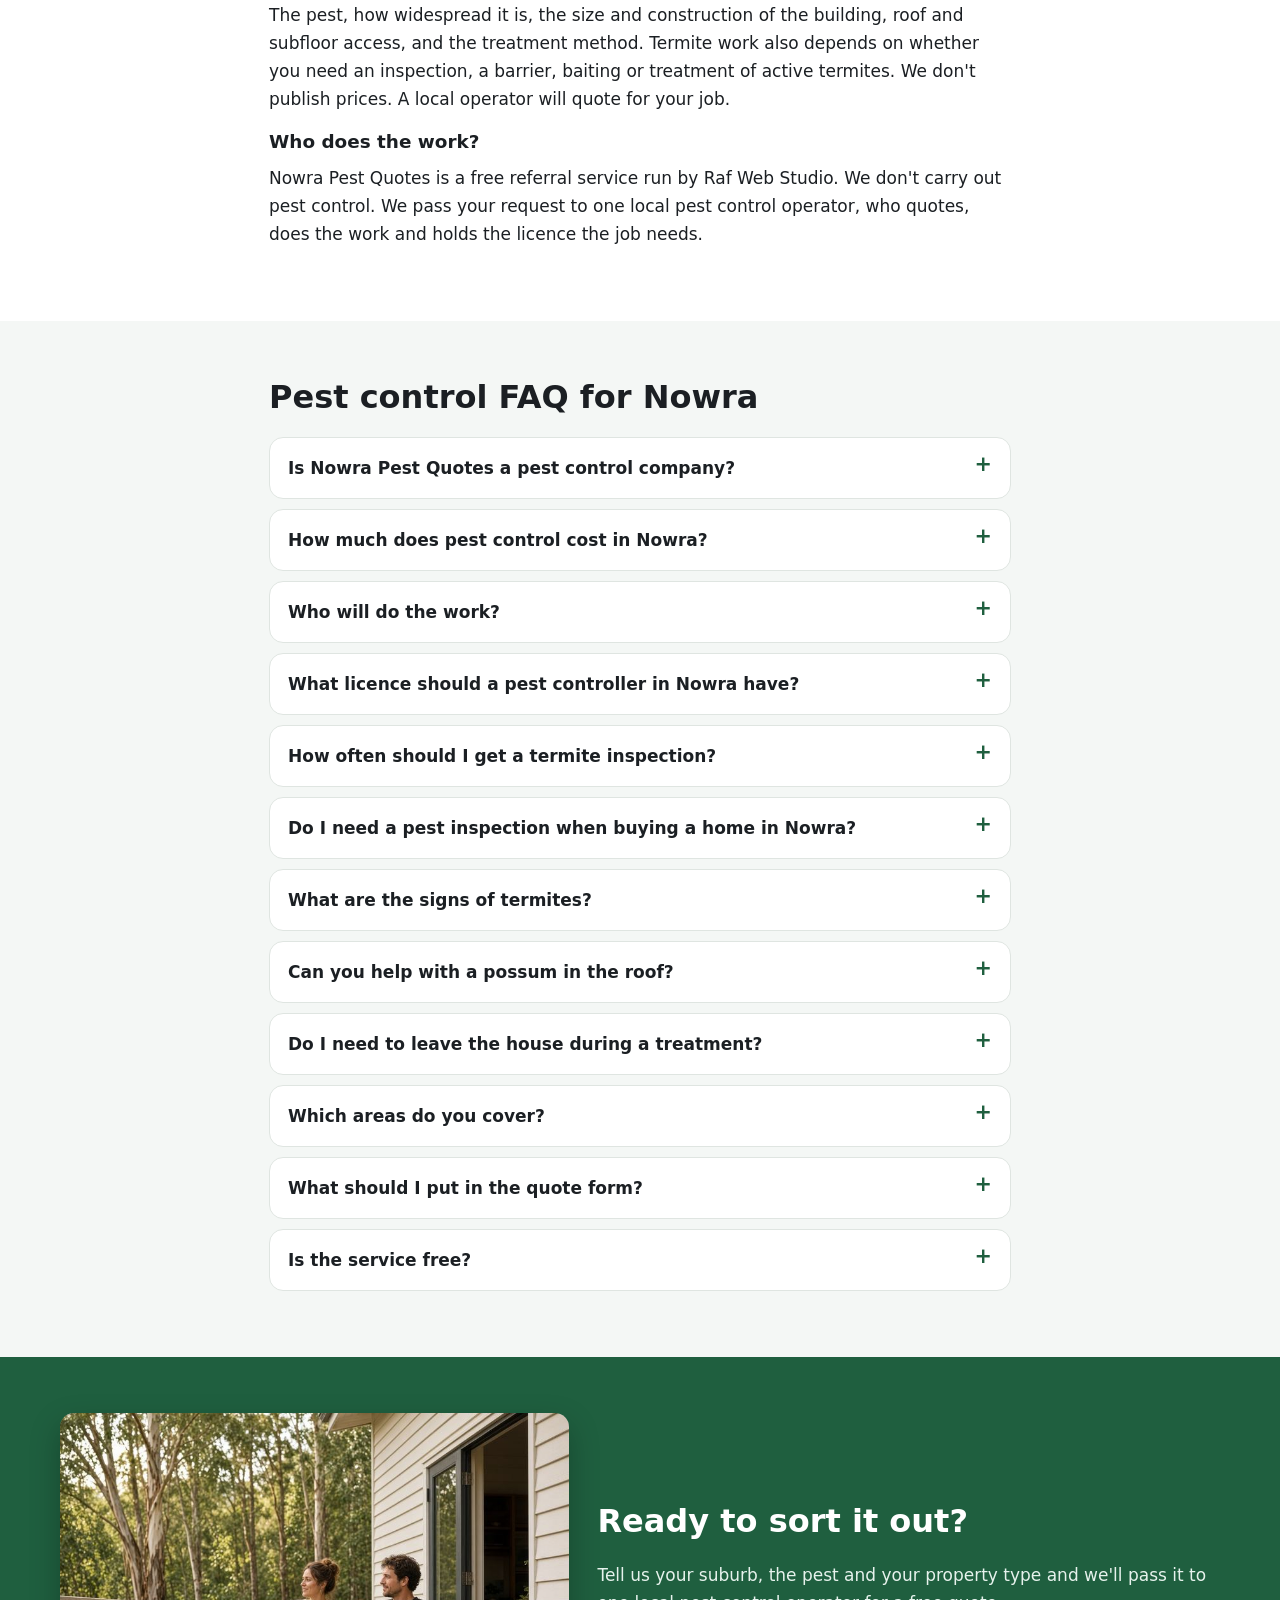
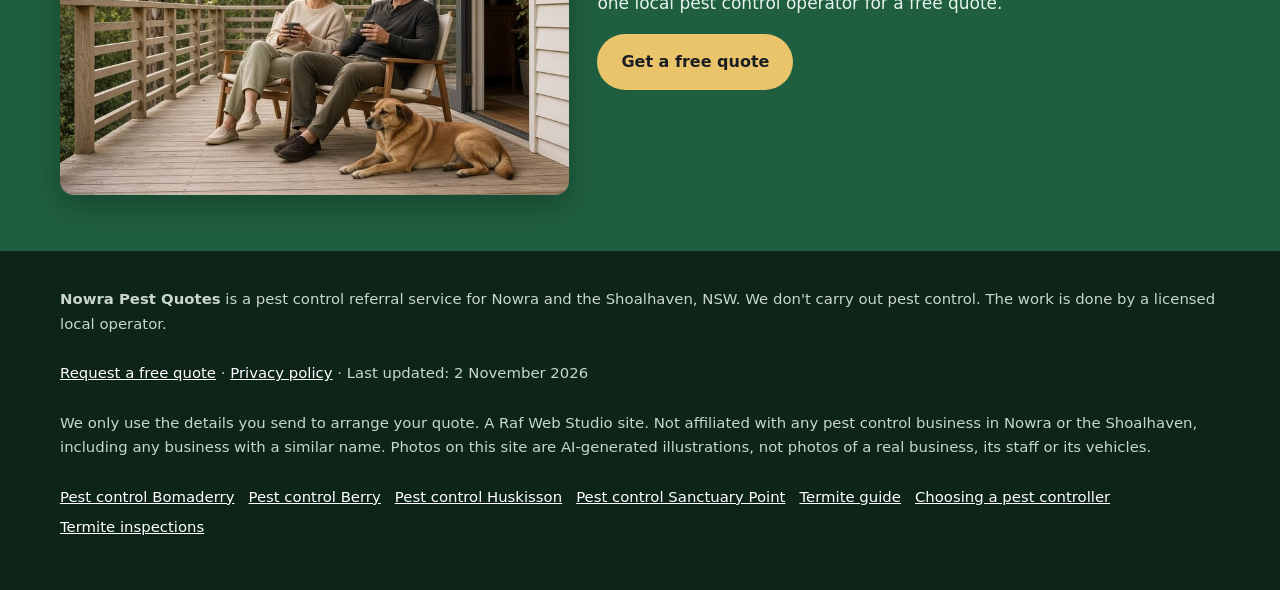
==== commit a31559aa: "SEO batch 4: target 'Pest Control Nowra' (title, H1, lead, meta), tone down licensing wording, licen" ====
--- a/index.html
+++ b/index.html
@@ -4,16 +4,16 @@
 <meta charset="utf-8">
 <meta name="google-site-verification" content="bNbZMLJJWjx5aI4ngjiHmeiw-moHmBZb4ciQi5WmyKY" />
 <meta name="viewport" content="width=device-width, initial-scale=1">
-<title>Pest Control Nowra | Free Pest &amp; Termite Quotes, Shoalhaven NSW</title>
-<meta name="description" content="Pest control and termite inspection quotes in Nowra, Bomaderry, Berry, Huskisson and Sanctuary Point. A free referral service: one licensed local operator quotes for your job.">
+<title>Pest Control Nowra NSW | Termite Inspections &amp; Pest Treatment Quotes</title>
+<meta name="description" content="Pest control in Nowra and nearby suburbs: termites, cockroaches, spiders, ants, rats and mice. Tell us the pest and get one free quote from a local operator.">
 <link rel="canonical" href="https://nowrapestcontrol.com/">
 <link rel="icon" href="favicon.svg" type="image/svg+xml">
 <meta name="theme-color" content="#1f5f3f">
 <meta property="og:type" content="website">
 <meta property="og:locale" content="en_AU">
 <meta property="og:site_name" content="Nowra Pest Quotes">
-<meta property="og:title" content="Pest Control Nowra | Free Pest &amp; Termite Quotes, Shoalhaven NSW">
-<meta property="og:description" content="Free pest control and termite inspection quotes in Nowra and the Shoalhaven, from one licensed local operator.">
+<meta property="og:title" content="Pest Control Nowra NSW | Termite Inspections &amp; Pest Treatment Quotes">
+<meta property="og:description" content="Pest control in Nowra: termites, cockroaches, spiders, ants, rats and mice. One free quote from a local operator.">
 <meta property="og:url" content="https://nowrapestcontrol.com/">
 <meta property="og:image" content="https://nowrapestcontrol.com/img/hero.jpg">
 <meta name="twitter:card" content="summary_large_image">
@@ -36,10 +36,10 @@
  "@type": "WebPage",
  "@id": "https://nowrapestcontrol.com/#webpage",
  "url": "https://nowrapestcontrol.com/",
- "name": "Pest Control Nowra | Free Pest & Termite Quotes, Shoalhaven NSW",
- "description": "Pest control and termite inspection quotes in Nowra, Bomaderry, Berry, Huskisson and Sanctuary Point. A free referral service: one licensed local operator quotes for your job.",
+ "name": "Pest Control Nowra NSW | Termite Inspections & Pest Treatment Quotes",
+ "description": "Pest control in Nowra and nearby suburbs: termites, cockroaches, spiders, ants, rats and mice. Tell us the pest and get one free quote from a local operator.",
  "inLanguage": "en-AU",
- "dateModified": "2026-10-29",
+ "dateModified": "2026-11-02",
  "isPartOf": {
   "@id": "https://nowrapestcontrol.com/#website"
  },
@@ -55,7 +55,7 @@
  "@id": "https://nowrapestcontrol.com/#business",
  "name": "Nowra Pest Quotes",
  "url": "https://nowrapestcontrol.com/",
- "description": "Pest control and termite inspection quotes in Nowra, Bomaderry, Berry, Huskisson and Sanctuary Point. A free referral service: one licensed local operator quotes for your job. A free referral service run by Raf Web Studio. It doesn't carry out pest control; one licensed local operator quotes and does the work.",
+ "description": "Pest control in Nowra and nearby suburbs: termites, cockroaches, spiders, ants, rats and mice. Tell us the pest and get one free quote from a local operator. A free referral service run by Raf Web Studio. It doesn't carry out pest control; one licensed local operator quotes and does the work.",
  "image": "https://nowrapestcontrol.com/img/hero.jpg",
  "areaServed": [
   {
@@ -168,7 +168,7 @@
  "name": "Nowra Pest Quotes",
  "url": "https://nowrapestcontrol.com/",
  "inLanguage": "en-AU",
- "dateModified": "2026-10-29"
+ "dateModified": "2026-11-02"
 }
 </script>
 <script type="application/ld+json">
@@ -285,7 +285,7 @@
    "name": "Is Nowra Pest Quotes a pest control company?",
    "acceptedAnswer": {
     "@type": "Answer",
-    "text": "No. Nowra Pest Quotes is a free referral service run by Raf Web Studio. We don't do pest control ourselves. We pass your request to one licensed local pest management operator, who quotes and does the work."
+    "text": "No. Nowra Pest Quotes is a free referral service run by Raf Web Studio. We don't do pest control ourselves. We pass your request to one local pest control operator, who quotes and does the work."
    }
   },
   {
@@ -301,7 +301,7 @@
    "name": "Who will do the work?",
    "acceptedAnswer": {
     "@type": "Answer",
-    "text": "One licensed local pest management operator who services your suburb. They contact you, quote, carry out the inspection or treatment and set their own terms. You only book if the quote suits."
+    "text": "One local pest control operator who services your suburb. They contact you, quote, carry out the inspection or treatment and set their own terms. You only book if the quote suits."
    }
   },
   {
@@ -386,10 +386,10 @@
   },
   {
    "@type": "Question",
-   "name": "Does a pest controller need a licence?",
-   "acceptedAnswer": {
-    "@type": "Answer",
-    "text": "In NSW, anyone who applies pesticides for a fee or reward needs a pest management technician licence from the NSW Environment Protection Authority (EPA). Termite and other timber pest treatments need a timber pest management technician licence. Licences are held by individual technicians and are listed on the EPA's public register."
+   "name": "What pests can you help with in Nowra?",
+   "acceptedAnswer": {
+    "@type": "Answer",
+    "text": "Termite inspections and treatment, pre-purchase timber pest inspections, cockroaches, spiders, ants, rats and mice in Nowra and nearby suburbs. Possum requests only go to an operator who says they hold the licence or permit needed."
    }
   },
   {
@@ -405,7 +405,7 @@
    "name": "Who does the work?",
    "acceptedAnswer": {
     "@type": "Answer",
-    "text": "Nowra Pest Quotes is a free referral service run by Raf Web Studio. We don't carry out pest control. We pass your request to one licensed local pest management operator, who quotes, does the work and holds the licence the job needs."
+    "text": "Nowra Pest Quotes is a free referral service run by Raf Web Studio. We don't carry out pest control. We pass your request to one local pest control operator, who quotes, does the work and holds the licence the job needs."
    }
   }
  ]
@@ -445,7 +445,7 @@
       Nowra Pest Quotes
     </a>
     <nav class="nav" aria-label="Main">
-      <a href="#guides">Guides</a>      <a href="#services">Services</a><a href="#termites">Termites</a><a href="#licensing">Licensing</a><a href="#areas">Areas</a><a href="#faq">FAQ</a>
+      <a href="#guides">Guides</a>      <a href="#services">Services</a><a href="#termites">Termites</a><a href="#areas">Areas</a><a href="#faq">FAQ</a>
     </nav>
     <a class="btn btn-call header-call" href="#quote">Get a free quote</a>
   </div>
@@ -459,12 +459,13 @@
   </picture>
   <div class="wrap hero-grid">
     <div class="hero-copy">
-      <h1 id="h1">Pest Control Nowra: Free Quotes from a Licensed Local Operator</h1><!--h3:hero-->
-      <p class="h3-tag">Pest control in Nowra: one free quote from a licensed local operator.</p>
-      <p class="h3-cta"><a class="btn btn-call btn-xl" href="#quote">Get a free quote</a></p><!--/h3:hero-->      <p class="summary">In short: Nowra Pest Quotes is a free referral service, not a pest control company. Tell us your suburb, pest and property type, and we pass it to one licensed local pest management operator, who quotes and does the work.</p>
-      <p class="lead">Termites under the house in Bomaderry, spiders around the eaves in Huskisson or a building and pest inspection before you buy? Tell us your suburb, the pest and your property type, and we'll pass it to one licensed local pest management operator for a free, no-obligation quote.</p>
-      <div class="ctas"><a class="btn btn-ghost" href="#termites">Termites in Nowra</a><a class="btn btn-ghost" href="#licensing">NSW licensing</a></div>
-      <p class="updated">Last updated: 29 October 2026</p>
+      <h1 id="h1">Pest Control Nowra: Free Quotes for Termites, Rodents and Household Pests</h1><!--h3:hero-->
+      <p class="h3-tag">Pest control in Nowra: tell us the pest and get one free quote from a local operator.</p>
+      <p class="h3-cta"><a class="btn btn-call btn-xl" href="#quote">Get a free quote</a></p><!--/h3:hero-->
+      <p class="summary">In short: Nowra Pest Quotes is a free referral service, not a pest control company. Tell us your suburb, pest and property type, and we pass it to one local pest control operator, who quotes and does the work.</p>
+      <p class="lead">Need pest control in Nowra? Termites under the house in Bomaderry, spiders around the eaves in Huskisson or a building and pest inspection before you buy? Tell us your suburb, the pest and your property type, and we'll pass it to one local pest control operator for a free, no-obligation quote.</p>
+      <div class="ctas"><a class="btn btn-ghost" href="#services">Pest control services</a><a class="btn btn-ghost" href="#termites">Termites in Nowra</a></div>
+      <p class="updated">Last updated: 2 November 2026</p>
     </div>
     <div class="hero-form-card" id="quote">
       <h2 id="quote-h">Get a free pest control quote in Nowra</h2>
@@ -485,7 +486,7 @@
           <div><label for="property">Property type</label>
             <select id="property" name="property_type"><option value="Not stated">Select one</option><option>House</option><option>Unit or townhouse</option><option>Rental (tenant or landlord)</option><option>Home I'm buying</option><option>Business or commercial</option><option>Farm or rural property</option></select></div>
           <div class="full js-only"><button class="btn btn-primary btn-block" type="button" id="to-step-2">Get my free quote →</button></div>
-          <p class="microcopy full">Free, no obligation. We pass your request to one local licensed pest management operator who services your area.</p>
+          <p class="microcopy full">Free, no obligation. We pass your request to one local pest control operator who services your area.</p>
           <p class="form-error full" id="step1-error" role="alert" hidden>Please choose your suburb and pest type.</p>
         </fieldset>
         <fieldset class="step step-2" id="step-2">
@@ -495,7 +496,7 @@
           <div><label for="email">Email</label><input id="email" name="email" type="email" autocomplete="email"></div>
           <div><label for="date">Preferred date</label><input id="date" name="preferred_date" type="date"></div>
           <div class="full"><label for="message">Anything else?</label><textarea id="message" name="message" rows="2" placeholder="e.g. raised timber floor, mud tubes on a pier, last treated years ago"></textarea></div>
-          <p class="consent full">By sending this form you agree we can share your details with one local licensed pest management operator so they can quote for your job. See our <a href="privacy.html">privacy policy</a>.</p>
+          <p class="consent full">By sending this form you agree we can share your details with one local pest control operator so they can quote for your job. See our <a href="privacy.html">privacy policy</a>.</p>
           <div class="full step2-actions"><button class="btn btn-primary" type="submit">Send my quote request</button><button class="btn-link js-only" type="button" id="back-1">← Back</button></div>
         </fieldset>
       </form>
@@ -503,21 +504,21 @@
   </div>
 </section>
 <section class="trust" aria-label="Why use this service">
-  <ul class="wrap trust-list"><li><svg viewBox="0 0 24 24" aria-hidden="true"><path fill="currentColor" d="M9 16.2 4.8 12l-1.4 1.4L9 19 21 7l-1.4-1.4z"/></svg><span><strong>Free quote</strong> for your exact job</span></li><li><svg viewBox="0 0 24 24" aria-hidden="true"><path fill="currentColor" d="M9 16.2 4.8 12l-1.4 1.4L9 19 21 7l-1.4-1.4z"/></svg><span><strong>One licensed local operator,</strong> not a call-centre auction</span></li><li><svg viewBox="0 0 24 24" aria-hidden="true"><path fill="currentColor" d="M9 16.2 4.8 12l-1.4 1.4L9 19 21 7l-1.4-1.4z"/></svg><span><strong>Nowra, Bomaderry, Berry, Bay & Basin</strong> and surrounds</span></li><li><svg viewBox="0 0 24 24" aria-hidden="true"><path fill="currentColor" d="M9 16.2 4.8 12l-1.4 1.4L9 19 21 7l-1.4-1.4z"/></svg><span><strong>No obligation</strong> to book</span></li></ul>
+  <ul class="wrap trust-list"><li><svg viewBox="0 0 24 24" aria-hidden="true"><path fill="currentColor" d="M9 16.2 4.8 12l-1.4 1.4L9 19 21 7l-1.4-1.4z"/></svg><span><strong>Free quote</strong> for your exact job</span></li><li><svg viewBox="0 0 24 24" aria-hidden="true"><path fill="currentColor" d="M9 16.2 4.8 12l-1.4 1.4L9 19 21 7l-1.4-1.4z"/></svg><span><strong>One local pest control operator,</strong> not a call-centre auction</span></li><li><svg viewBox="0 0 24 24" aria-hidden="true"><path fill="currentColor" d="M9 16.2 4.8 12l-1.4 1.4L9 19 21 7l-1.4-1.4z"/></svg><span><strong>Nowra, Bomaderry, Berry, Bay & Basin</strong> and surrounds</span></li><li><svg viewBox="0 0 24 24" aria-hidden="true"><path fill="currentColor" d="M9 16.2 4.8 12l-1.4 1.4L9 19 21 7l-1.4-1.4z"/></svg><span><strong>No obligation</strong> to book</span></li></ul>
 </section>
 <!--h3:need-->
 <section id="need" aria-labelledby="need-h">
   <div class="wrap">
     <h2 id="need-h">What pest problem do you have in Nowra?</h2>
     <p class="intro">Tap the closest match to read more, or go straight to the <a href="#quote">free quote form</a>.</p>
-    <div class="need-grid"><a href="/termites-nowra/"><strong>Termites</strong><span>Inspection and treatment of active termites.</span></a><a href="/termite-inspection/"><strong>Pre-purchase inspection</strong><span>Timber pest inspection before you buy.</span></a><a href="#quote"><strong>Cockroaches</strong><span>Kitchens, bathrooms and drains.</span></a><a href="#quote"><strong>Spiders</strong><span>Eaves, windows, sheds and gardens.</span></a><a href="#quote"><strong>Rats &amp; mice</strong><span>Roofs, sheds, homes and businesses.</span></a><a href="#quote"><strong>Ants</strong><span>Trails inside and nests in paths and lawns.</span></a><a href="#services"><strong>Possums in the roof</strong><span>Protected animals: licensed handlers only.</span></a><a href="/pest-control-licence-nsw/"><strong>Check a pest licence</strong><span>What licence the technician should hold.</span></a></div>
+    <div class="need-grid"><a href="/termites-nowra/"><strong>Termites</strong><span>Inspection and treatment of active termites.</span></a><a href="/termite-inspection/"><strong>Pre-purchase inspection</strong><span>Timber pest inspection before you buy.</span></a><a href="#quote"><strong>Cockroaches</strong><span>Kitchens, bathrooms and drains.</span></a><a href="#quote"><strong>Spiders</strong><span>Eaves, windows, sheds and gardens.</span></a><a href="#quote"><strong>Rats &amp; mice</strong><span>Roofs, sheds, homes and businesses.</span></a><a href="#quote"><strong>Ants</strong><span>Trails inside and nests in paths and lawns.</span></a><a href="#services"><strong>Possums in the roof</strong><span>Protected animals: licensed handlers only.</span></a><a href="/pest-control-licence-nsw/"><strong>Choosing a pest controller</strong><span>What to check before you book.</span></a></div>
   </div>
 </section>
 <!--/h3:need-->
 <section class="alt" id="referral" aria-labelledby="ref-h">
   <div class="wrap intro">
     <h2 id="ref-h">A referral service, not a pest control company</h2>
-    <div class="disclaimer"><p style="margin:0"><strong>Nowra Pest Quotes is a free referral service run by Raf Web Studio.</strong> We don't carry out pest control, inspections or treatments, and we don't apply any chemicals. When you send the form, we pass your request to one licensed local pest management operator who services your area. That operator quotes you, does the work, sets the price and is responsible for holding the licence the job needs. Nowra Pest Quotes isn't affiliated with any pest control business in Nowra, including any business with a similar name.</p></div>
+    <div class="disclaimer"><p style="margin:0"><strong>Nowra Pest Quotes is a free referral service run by Raf Web Studio.</strong> We don't carry out pest control, inspections or treatments, and we don't apply any chemicals. When you send the form, we pass your request to one local pest control operator who services your area. That operator quotes you, does the work, sets the price and is responsible for holding the licence the job needs. Nowra Pest Quotes isn't affiliated with any pest control business in Nowra, including any business with a similar name.</p></div>
   </div>
 </section>
 <section id="how" aria-labelledby="how-h">
@@ -525,7 +526,7 @@
     <h2 id="how-h">How it works</h2>
     <ol class="steps grid grid-3">
       <li class="card step-card"><span class="step-img"><img src="img/step1.jpg" width="700" height="467" loading="lazy" decoding="async" alt="Man using a torch to look under a kitchen cupboard"></span><div class="step-body"><span class="step-num">1</span><h3>Tell us about the pest</h3><p>Choose your suburb, the pest and your property type in the <a href="#quote">quote form</a>, then add your name and phone number.</p></div></li>
-      <li class="card step-card"><span class="step-img"><img src="img/step2.jpg" width="700" height="467" loading="lazy" decoding="async" alt="Pest control technician on the phone beside a white ute in a leafy street"></span><div class="step-body"><span class="step-num">2</span><h3>We pass it to one licensed operator</h3><p>Your request goes to one licensed pest management operator who services your part of the Shoalhaven, not to a list of companies.</p></div></li>
+      <li class="card step-card"><span class="step-img"><img src="img/step2.jpg" width="700" height="467" loading="lazy" decoding="async" alt="Pest control technician on the phone beside a white ute in a leafy street"></span><div class="step-body"><span class="step-num">2</span><h3>We pass it to one local operator</h3><p>Your request goes to one local pest control operator who services your part of the Shoalhaven, not to a list of companies.</p></div></li>
       <li class="card step-card"><span class="step-img"><img src="img/step3.jpg" width="700" height="467" loading="lazy" decoding="async" alt="Technician with a tablet talking to an older homeowner on a verandah"></span><div class="step-body"><span class="step-num">3</span><h3>They quote and do the work</h3><p>The operator contacts you to inspect or quote, and you only book if it suits. They do the work and hold the licence it needs.</p></div></li>
       </ol>
     <p class="note">Nowra Pest Quotes is a referral service run by Raf Web Studio. We don't carry out pest control and we don't take payments. The licensed operator who quotes you does the work and sets the price and terms.</p>
@@ -534,7 +535,7 @@
 <section id="services" aria-labelledby="services-h">
   <div class="wrap">
     <h2 id="services-h">Pest control services in Nowra</h2>
-    <p class="intro">Choose the closest match in the <a href="#quote">quote form</a>. We pass your request to one licensed local pest management operator who services Nowra and they quote for your job.</p>
+    <p class="intro">Choose the closest match in the <a href="#quote">quote form</a>. We pass your request to one local pest control operator who services Nowra and they quote for your job.</p>
     <div class="photo-cards">
       <a class="photo-card" href="/termites-nowra/">
         <span class="pc-img"><img src="img/card-termite.jpg" width="900" height="675" loading="lazy" decoding="async" alt="Brick piers and timber bearers in the subfloor of a raised house"></span>
@@ -568,30 +569,29 @@
 </section>
 <section class="alt" id="licensing" aria-labelledby="lic-h">
   <div class="wrap intro">
-    <h2 id="lic-h">Pest control licensing in New South Wales</h2>
-    <p class="updated-dark">Last updated: 29 October 2026</p>
-    <p>In NSW, anyone who applies pesticides for a fee or reward needs a pest management technician licence from the NSW Environment Protection Authority (EPA). Termite and other timber pest treatments need a timber pest management technician licence. Licences are held by individual technicians and are listed on the EPA's public register.</p>
-    <p>We only pass your request to an operator who holds the licence the job needs, but always check the licence yourself before work starts.</p>
-    <p><a href="/pest-control-licence-nsw/">How to check a pest controller's licence →</a></p>
+    <h2 id="lic-h">Choosing a pest controller in Nowra</h2>
+    <p class="updated-dark">Last updated: 2 November 2026</p>
+    <p>Before any treatment starts, ask the technician what licence they hold for your job, get a written quote and ask which chemicals they'll use. We only pass your request to an operator who says they hold the licence the job needs.</p>
+    <p><a href="/pest-control-licence-nsw/">How to choose a pest controller in Nowra →</a></p>
   </div>
 </section>
 <!--h3:compare-->
 <section class="alt" id="compare" aria-labelledby="compare-h">
   <div class="wrap">
-    <h2 id="compare-h">Licensed pest treatment vs supermarket sprays vs doing nothing</h2>
+    <h2 id="compare-h">Pest control in Nowra: professional treatment vs supermarket sprays vs doing nothing</h2>
     <p class="intro">A plain comparison to help you decide what your pest problem in Nowra needs.</p>
-    <div class="cmp"><article class="cmp-main"><h3>Licensed pest treatment</h3><dl><dt>Who does it</dt><dd>An NSW EPA licensed pest management technician (termite work needs the timber pest licence).</dd><dt>Finding the cause</dt><dd>Inspects the property to find where pests are nesting and getting in.</dd><dt>Termites</dt><dd>Inspection and treatment by a technician licensed for termite work.</dd><dt>Chemicals and safety</dt><dd>Applied by a licensed, trained technician who can explain any precautions for kids and pets.</dd><dt>Best for</dt><dd>Termites, rats and mice, infestations that keep coming back, and buying a home.</dd></dl></article><article><h3>Supermarket sprays</h3><dl><dt>Who does it</dt><dd>You.</dd><dt>Finding the cause</dt><dd>Kills the pests it touches, but may not reach nests hidden in walls, roofs or subfloors.</dd><dt>Termites</dt><dd>Not suitable. If you find termites, don't spray or break into the workings yourself. Leave them for a technician to identify.</dd><dt>Chemicals and safety</dt><dd>Read and follow the label every time, and keep kids and pets away.</dd><dt>Best for</dt><dd>The odd ant trail or spider between treatments.</dd></dl></article><article><h3>Doing nothing</h3><dl><dt>Who does it</dt><dd>No one.</dd><dt>Finding the cause</dt><dd>The cause stays, and pests can keep breeding.</dd><dt>Termites</dt><dd>Termite damage can go unnoticed. CSIRO recommends regular termite inspections, at least once a year.</dd><dt>Chemicals and safety</dt><dd>No chemicals, but rats, mice and cockroaches around food are a hygiene problem.</dd><dt>Best for</dt><dd>Only a one-off insect you can deal with yourself.</dd></dl></article></div>
+    <div class="cmp"><article class="cmp-main"><h3>Professional pest control</h3><dl><dt>Who does it</dt><dd>An NSW EPA licensed pest management technician (termite work needs the timber pest licence).</dd><dt>Finding the cause</dt><dd>Inspects the property to find where pests are nesting and getting in.</dd><dt>Termites</dt><dd>Inspection and treatment by a technician licensed for termite work.</dd><dt>Chemicals and safety</dt><dd>Applied by a licensed, trained technician who can explain any precautions for kids and pets.</dd><dt>Best for</dt><dd>Termites, rats and mice, infestations that keep coming back, and buying a home.</dd></dl></article><article><h3>Supermarket sprays</h3><dl><dt>Who does it</dt><dd>You.</dd><dt>Finding the cause</dt><dd>Kills the pests it touches, but may not reach nests hidden in walls, roofs or subfloors.</dd><dt>Termites</dt><dd>Not suitable. If you find termites, don't spray or break into the workings yourself. Leave them for a technician to identify.</dd><dt>Chemicals and safety</dt><dd>Read and follow the label every time, and keep kids and pets away.</dd><dt>Best for</dt><dd>The odd ant trail or spider between treatments.</dd></dl></article><article><h3>Doing nothing</h3><dl><dt>Who does it</dt><dd>No one.</dd><dt>Finding the cause</dt><dd>The cause stays, and pests can keep breeding.</dd><dt>Termites</dt><dd>Termite damage can go unnoticed. CSIRO recommends regular termite inspections, at least once a year.</dd><dt>Chemicals and safety</dt><dd>No chemicals, but rats, mice and cockroaches around food are a hygiene problem.</dd><dt>Best for</dt><dd>Only a one-off insect you can deal with yourself.</dd></dl></article></div>
     <p class="cmp-note">General guide only. The licensed operator who quotes you will explain the treatment for your property. Always check their licence before work starts.</p>
     <p><a class="btn btn-primary" href="#quote">Get a free quote</a></p>
   </div>
 </section>
 <!--/h3:compare-->
-<section class="band-wrap" aria-label="One licensed local operator. One free quote.">
+<section class="band-wrap" aria-label="One local pest control operator. One free quote.">
   <div class="wrap">
     <div class="truck-band">
       <img src="img/band.jpg" width="1280" height="720" loading="lazy" decoding="async" alt="White ute on a road through bushland near the Shoalhaven">
       <div class="band-text">
-        <p class="band-line">One licensed local operator. One free quote.</p>
+        <p class="band-line">One local pest control operator. One free quote.</p>
         <a class="btn btn-call" href="#quote">Get a free quote</a>
       </div>
     </div>
@@ -600,8 +600,8 @@
 <section id="guides" aria-labelledby="guides-h">
   <div class="wrap">
     <h2 id="guides-h">Pest and termite guides for Nowra</h2>
-    <p class="intro">Plain-English guides to termites in Nowra's climate, termite inspections and NSW licensing, plus pages for nearby suburbs.</p>
-    <div class="guide-cards"><a href="/termites-nowra/"><strong>Termite guide</strong>How Nowra&#x27;s climate affects termite risk, the signs to look for and how to lower the risk.</a><a href="/pest-control-licence-nsw/"><strong>NSW licensing</strong>The NSW EPA pest management licence, what it covers, and how to check a technician before you book.</a><a href="/termite-inspection/"><strong>Termite inspections</strong>The standards (AS 3660.2 and AS 4349.3), how to prepare, what the inspector checks and what the report covers.</a></div>
+    <p class="intro">Plain-English guides to termites in Nowra's climate, termite inspections and choosing a pest controller, plus pages for nearby suburbs.</p>
+    <div class="guide-cards"><a href="/termites-nowra/"><strong>Termite guide</strong>How Nowra&#x27;s climate affects termite risk, the signs to look for and how to lower the risk.</a><a href="/pest-control-licence-nsw/"><strong>Choosing a pest controller</strong>The NSW EPA pest management licence, what it covers, and how to check a technician before you book.</a><a href="/termite-inspection/"><strong>Termite inspections</strong>The standards (AS 3660.2 and AS 4349.3), how to prepare, what the inspector checks and what the report covers.</a></div>
     <h3 style="margin-top:24px">Local area guides</h3>
     <ul class="link-list"><li><a href="/pest-control-bomaderry/">Pest control Bomaderry</a></li><li><a href="/pest-control-berry/">Pest control Berry</a></li><li><a href="/pest-control-huskisson/">Pest control Huskisson</a></li><li><a href="/pest-control-sanctuary-point/">Pest control Sanctuary Point</a></li></ul>
   </div>
@@ -621,21 +621,21 @@
     <h2 id="answers-h">Quick answers</h2>
     <h3>What areas does Nowra Pest Quotes cover, and is there a call-out fee?</h3>
     <p>We take pest control quote requests from Nowra and nearby areas, including North Nowra, South Nowra, West Nowra, Bomaderry, Worrigee, Cambewarra, Terara, Berry, Shoalhaven Heads, Greenwell Point, Culburra Beach, Callala Bay, Huskisson, Vincentia, St Georges Basin, Sanctuary Point, Basin View, Erowal Bay, Sussex Inlet, Ulladulla. Our referral service is free, so there&#x27;s no call-out fee from us. Ask the operator whether they charge for travel to rural properties.</p>
-    <h3>Does a pest controller need a licence?</h3>
-    <p>In NSW, anyone who applies pesticides for a fee or reward needs a pest management technician licence from the NSW Environment Protection Authority (EPA). Termite and other timber pest treatments need a timber pest management technician licence. Licences are held by individual technicians and are listed on the EPA&#x27;s public register.</p>
+    <h3>What pests can you help with in Nowra?</h3>
+    <p>Termite inspections and treatment, pre-purchase timber pest inspections, cockroaches, spiders, ants, rats and mice in Nowra and nearby suburbs. Possum requests only go to an operator who says they hold the licence or permit needed.</p>
     <h3>What affects the price of pest control?</h3>
     <p>The pest, how widespread it is, the size and construction of the building, roof and subfloor access, and the treatment method. Termite work also depends on whether you need an inspection, a barrier, baiting or treatment of active termites. We don&#x27;t publish prices. A local operator will quote for your job.</p>
     <h3>Who does the work?</h3>
-    <p>Nowra Pest Quotes is a free referral service run by Raf Web Studio. We don&#x27;t carry out pest control. We pass your request to one licensed local pest management operator, who quotes, does the work and holds the licence the job needs.</p>
+    <p>Nowra Pest Quotes is a free referral service run by Raf Web Studio. We don&#x27;t carry out pest control. We pass your request to one local pest control operator, who quotes, does the work and holds the licence the job needs.</p>
   </div>
 </section>
 
 <section class="alt" id="faq" aria-labelledby="faq-h">
   <div class="wrap intro">
     <h2 id="faq-h">Pest control FAQ for Nowra</h2>
-    <details><summary>Is Nowra Pest Quotes a pest control company?</summary><p>No. Nowra Pest Quotes is a free referral service run by Raf Web Studio. We don&#x27;t do pest control ourselves. We pass your request to one licensed local pest management operator, who quotes and does the work.</p></details>
+    <details><summary>Is Nowra Pest Quotes a pest control company?</summary><p>No. Nowra Pest Quotes is a free referral service run by Raf Web Studio. We don&#x27;t do pest control ourselves. We pass your request to one local pest control operator, who quotes and does the work.</p></details>
     <details><summary>How much does pest control cost in Nowra?</summary><p>It depends on the pest, the size and construction of the property, access to the roof and subfloor, and the treatment used. We don&#x27;t publish prices. Tell us about your job and a local operator will quote for it.</p></details>
-    <details><summary>Who will do the work?</summary><p>One licensed local pest management operator who services your suburb. They contact you, quote, carry out the inspection or treatment and set their own terms. You only book if the quote suits.</p></details>
+    <details><summary>Who will do the work?</summary><p>One local pest control operator who services your suburb. They contact you, quote, carry out the inspection or treatment and set their own terms. You only book if the quote suits.</p></details>
     <details><summary>What licence should a pest controller in Nowra have?</summary><p>In NSW, the person treating your home needs a current NSW EPA pest management technician licence, and termite or timber pest treatment needs the timber pest management licence. You can check a licence on the EPA&#x27;s public register and ask to see the technician&#x27;s photo licence card.</p></details>
     <details><summary>How often should I get a termite inspection?</summary><p>CSIRO recommends regular termite inspections, at least once a year, because barriers and treatments can be affected by renovations, garden changes and time.</p></details>
     <details><summary>Do I need a pest inspection when buying a home in Nowra?</summary><p>It&#x27;s strongly advised. A timber pest inspection to AS 4349.3 looks for termites, borers and timber decay, and the things that make an attack more likely. The NSW Government says a building inspection report generally won&#x27;t tell you whether termites are present, so you should also get a pest inspection, especially in areas where termites are a known problem. If you sign a contract, NSW residential sales usually have a 5 business day cooling-off period, which is the window many buyers use for inspections.</p></details>
@@ -653,7 +653,7 @@
     <figure class="closing-photo"><img src="img/closing.jpg" width="800" height="600" loading="lazy" decoding="async" alt="Couple relaxing on a timber deck with their dog, bushland behind"></figure>
     <div>
       <h2 id="close-h">Ready to sort it out?</h2>
-      <p>Tell us your suburb, the pest and your property type and we'll pass it to one licensed local operator for a free quote.</p>
+      <p>Tell us your suburb, the pest and your property type and we'll pass it to one local pest control operator for a free quote.</p>
       <p><a class="btn btn-call" href="#quote">Get a free quote</a></p>
     </div>
   </div>
@@ -663,9 +663,9 @@
 <footer class="site-footer">
   <div class="wrap">
     <p><strong>Nowra Pest Quotes</strong> is a pest control referral service for Nowra and the Shoalhaven, NSW. We don't carry out pest control. The work is done by a licensed local operator.</p>
-    <p><a href="#quote">Request a free quote</a> · <a href="privacy.html">Privacy policy</a> · Last updated: 29 October 2026</p>
+    <p><a href="#quote">Request a free quote</a> · <a href="privacy.html">Privacy policy</a> · Last updated: 2 November 2026</p>
     <p>We only use the details you send to arrange your quote. A Raf Web Studio site. Not affiliated with any pest control business in Nowra or the Shoalhaven, including any business with a similar name. Photos on this site are AI-generated illustrations, not photos of a real business, its staff or its vehicles.</p>
-    <p class="footer-links"><a href="/pest-control-bomaderry/">Pest control Bomaderry</a> <a href="/pest-control-berry/">Pest control Berry</a> <a href="/pest-control-huskisson/">Pest control Huskisson</a> <a href="/pest-control-sanctuary-point/">Pest control Sanctuary Point</a> <a href="/termites-nowra/">Termite guide</a> <a href="/pest-control-licence-nsw/">NSW licensing</a> <a href="/termite-inspection/">Termite inspections</a></p>
+    <p class="footer-links"><a href="/pest-control-bomaderry/">Pest control Bomaderry</a> <a href="/pest-control-berry/">Pest control Berry</a> <a href="/pest-control-huskisson/">Pest control Huskisson</a> <a href="/pest-control-sanctuary-point/">Pest control Sanctuary Point</a> <a href="/termites-nowra/">Termite guide</a> <a href="/pest-control-licence-nsw/">Choosing a pest controller</a> <a href="/termite-inspection/">Termite inspections</a></p>
   </div>
 </footer>
 
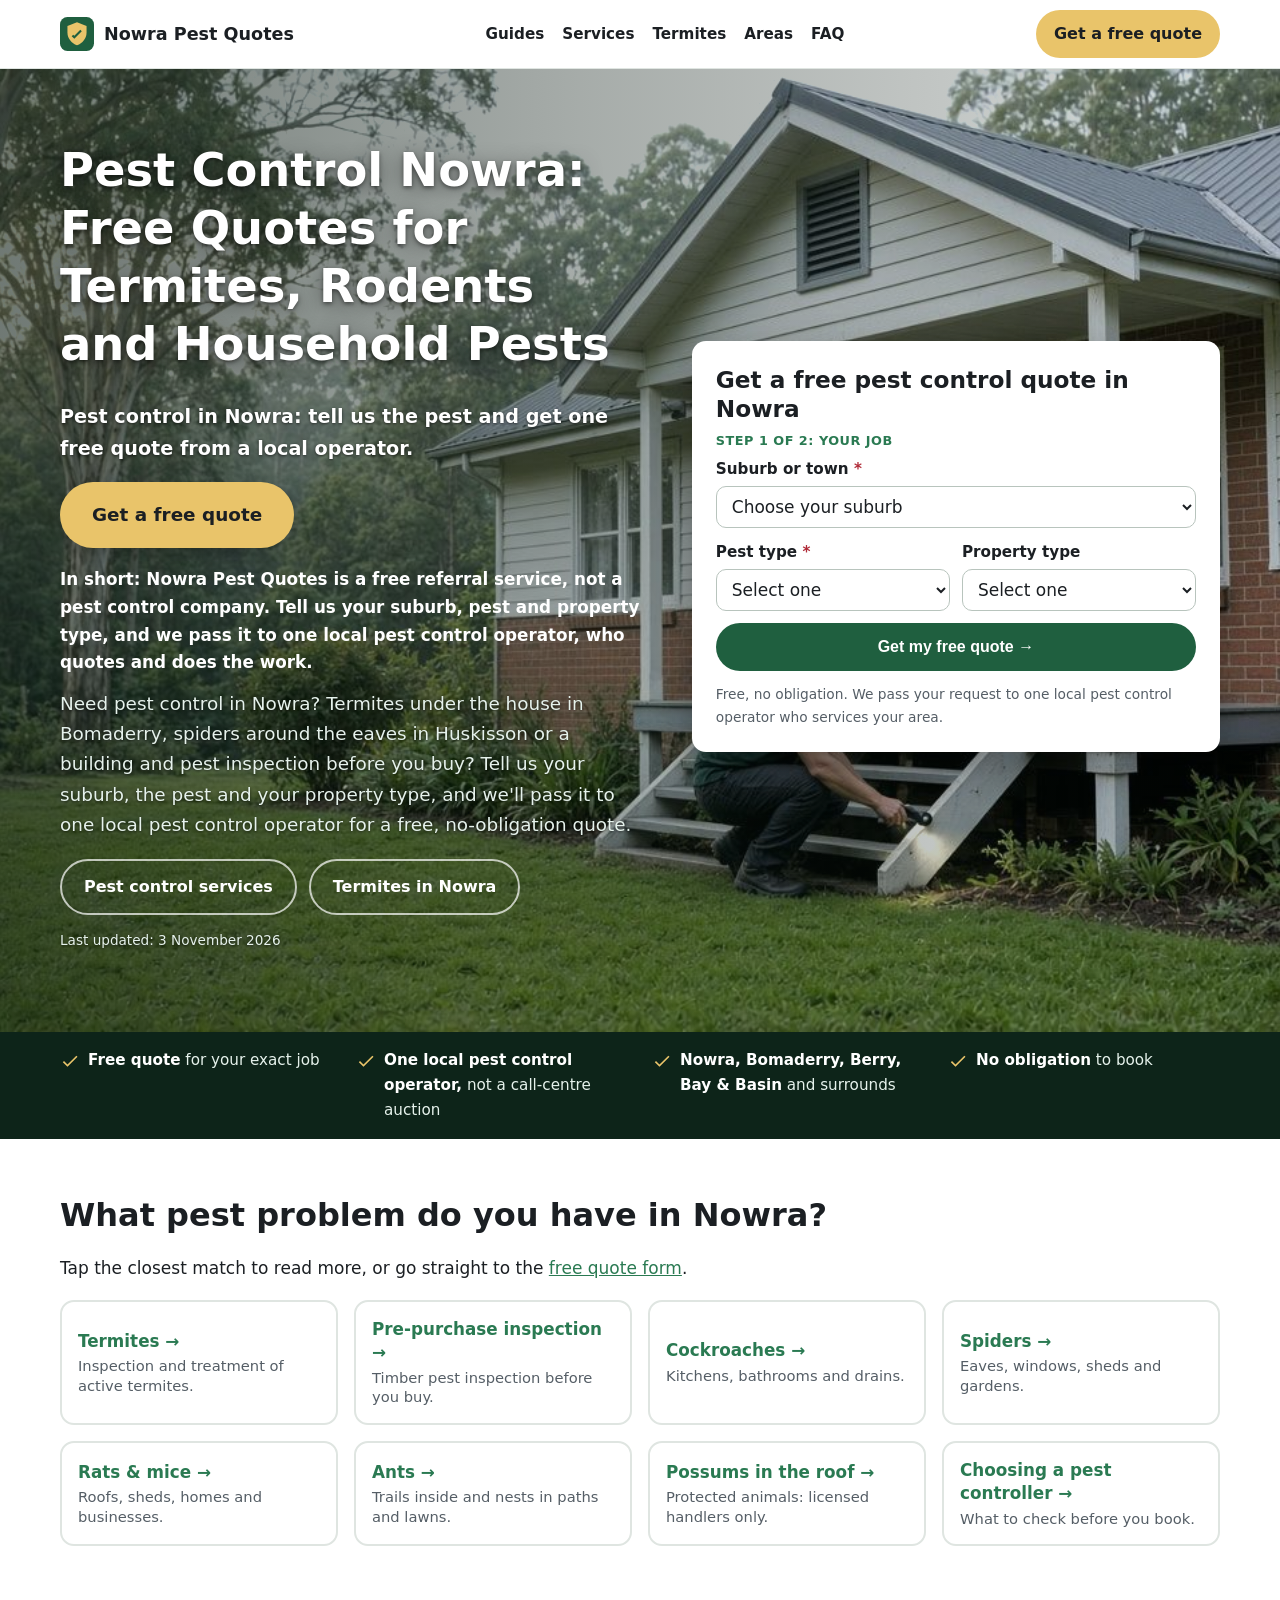
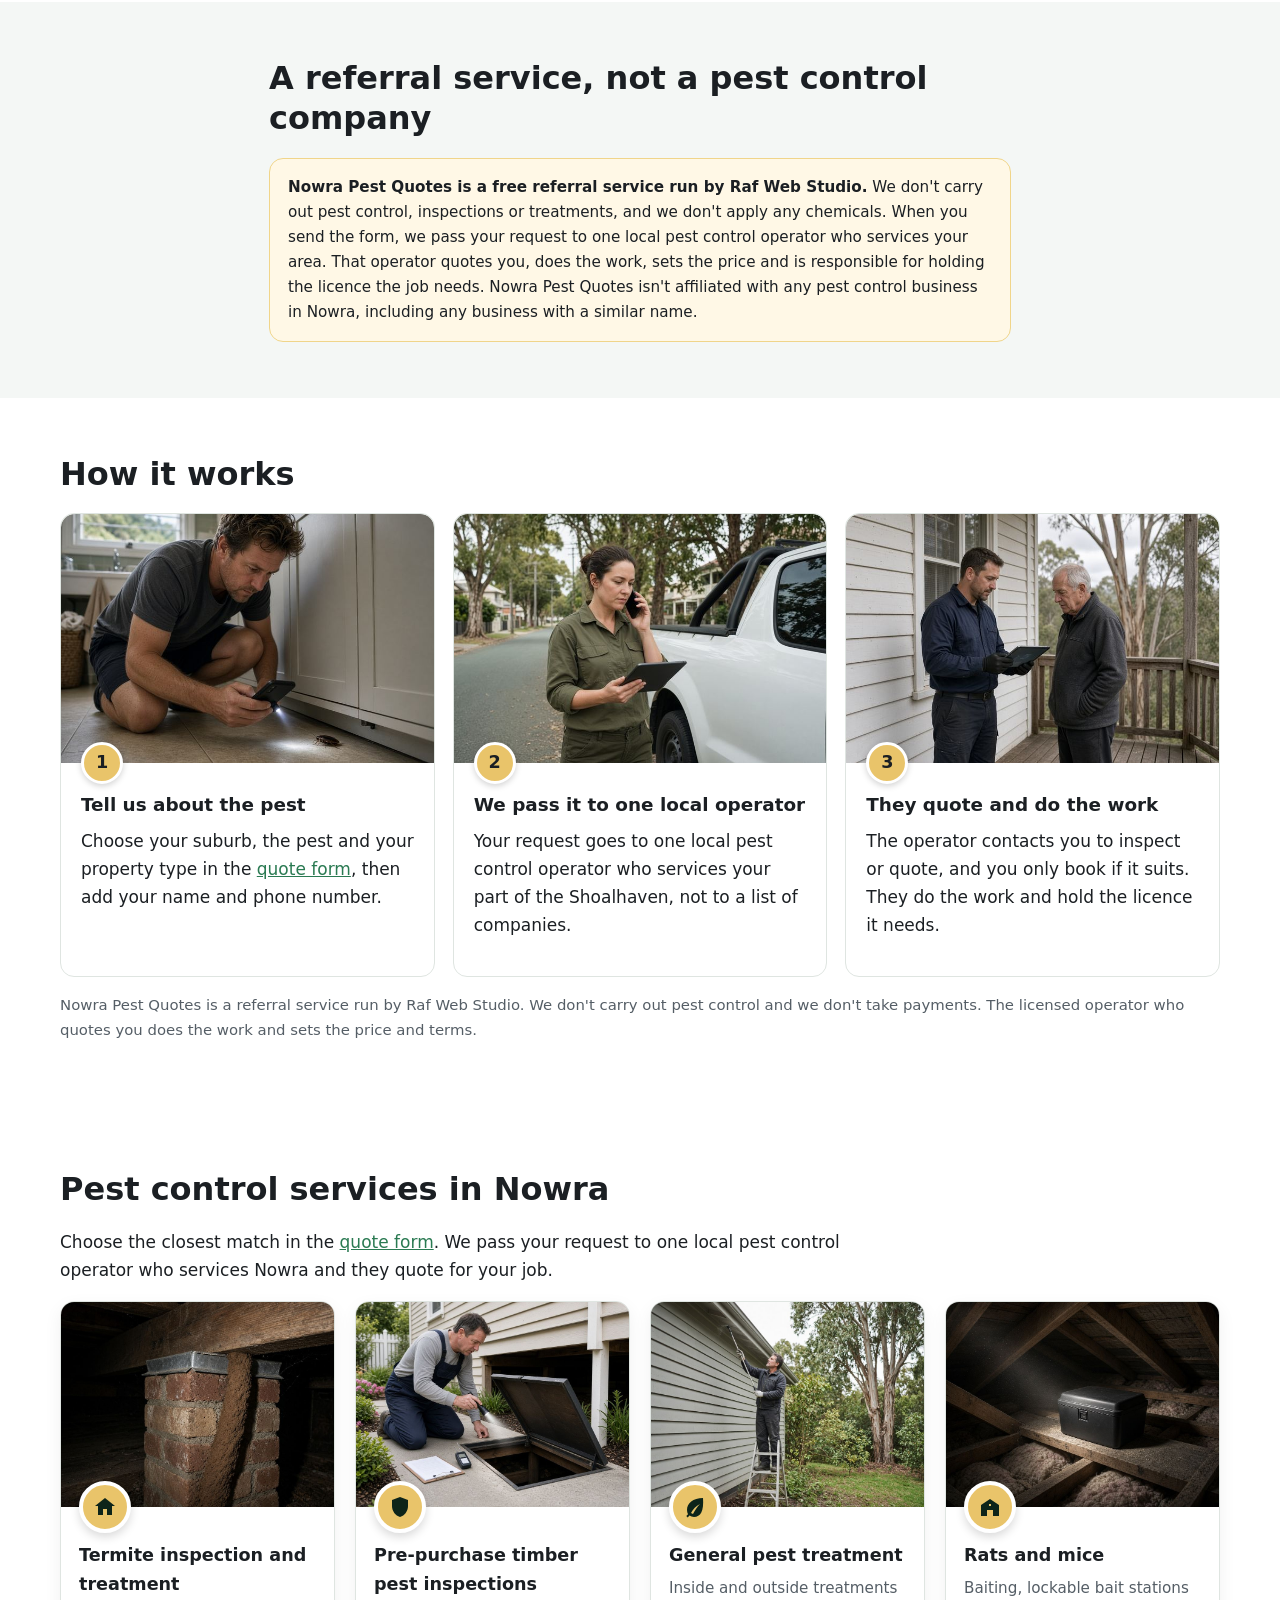
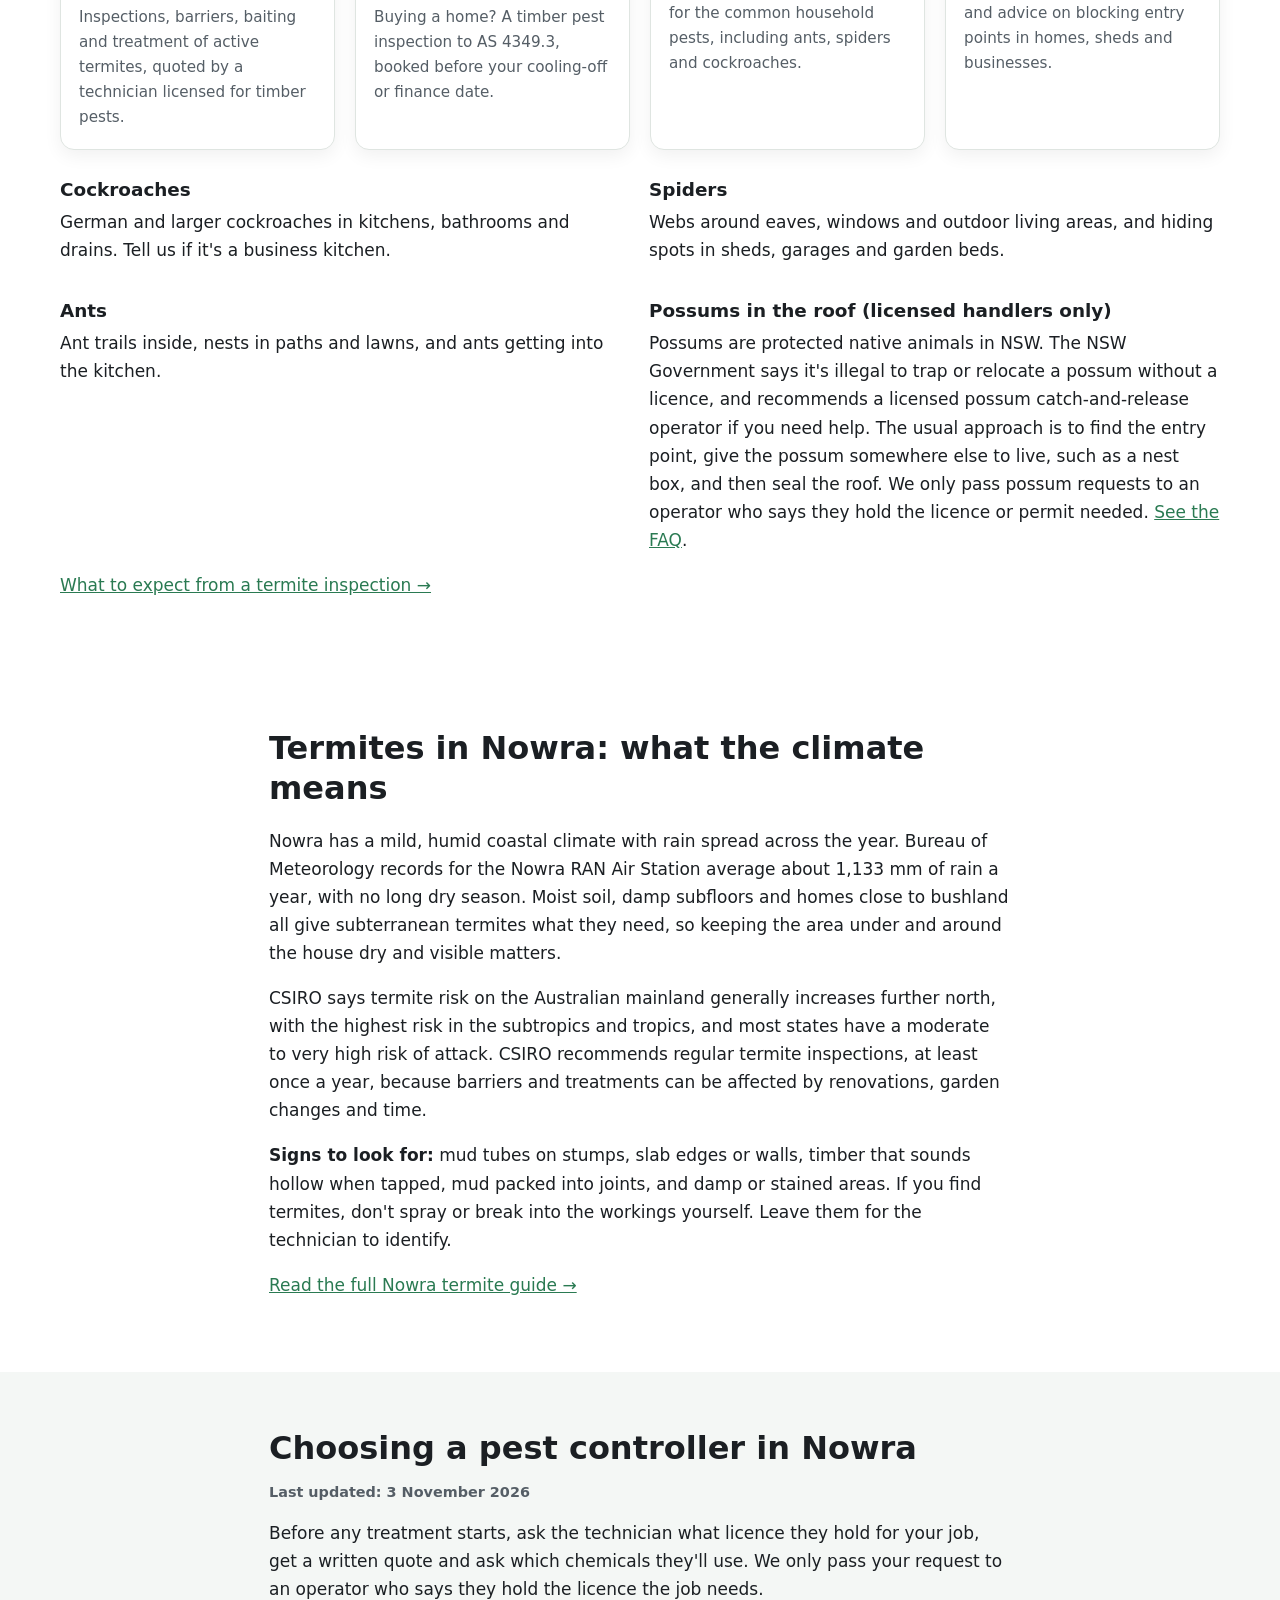
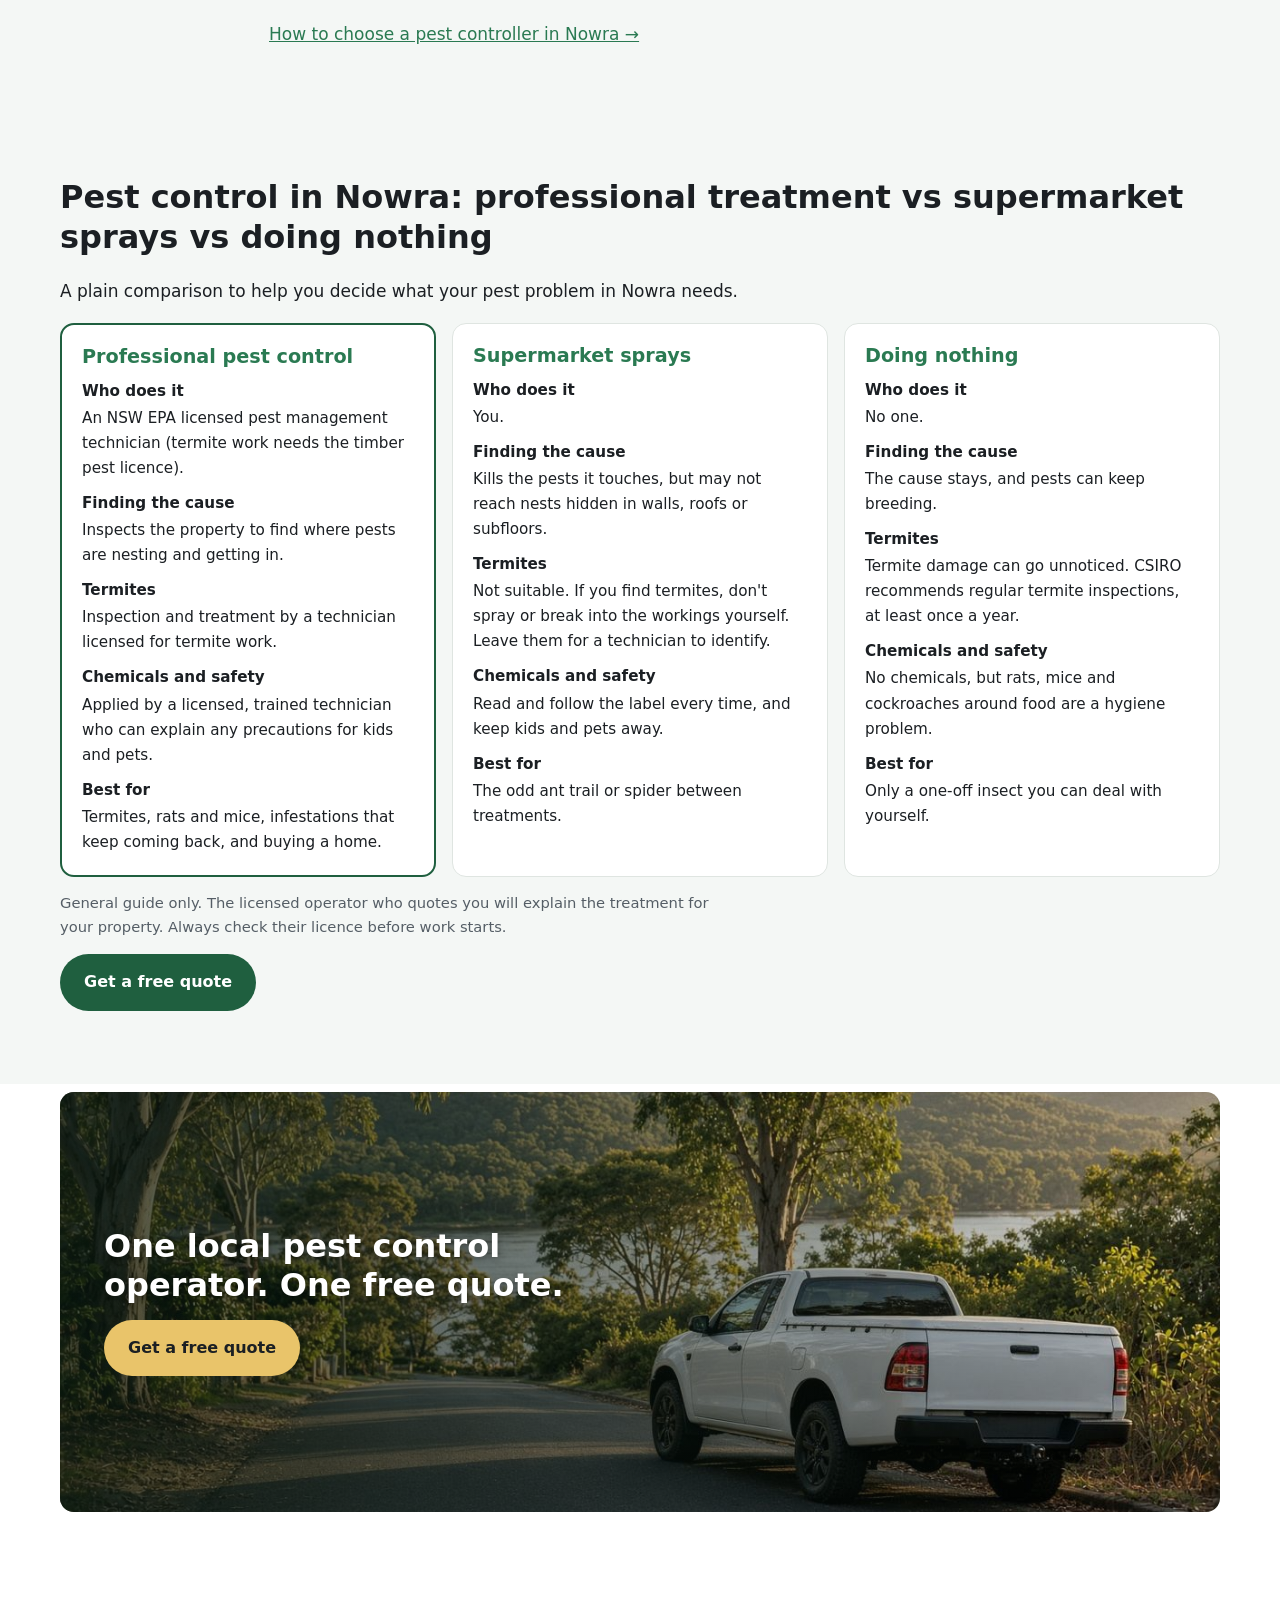
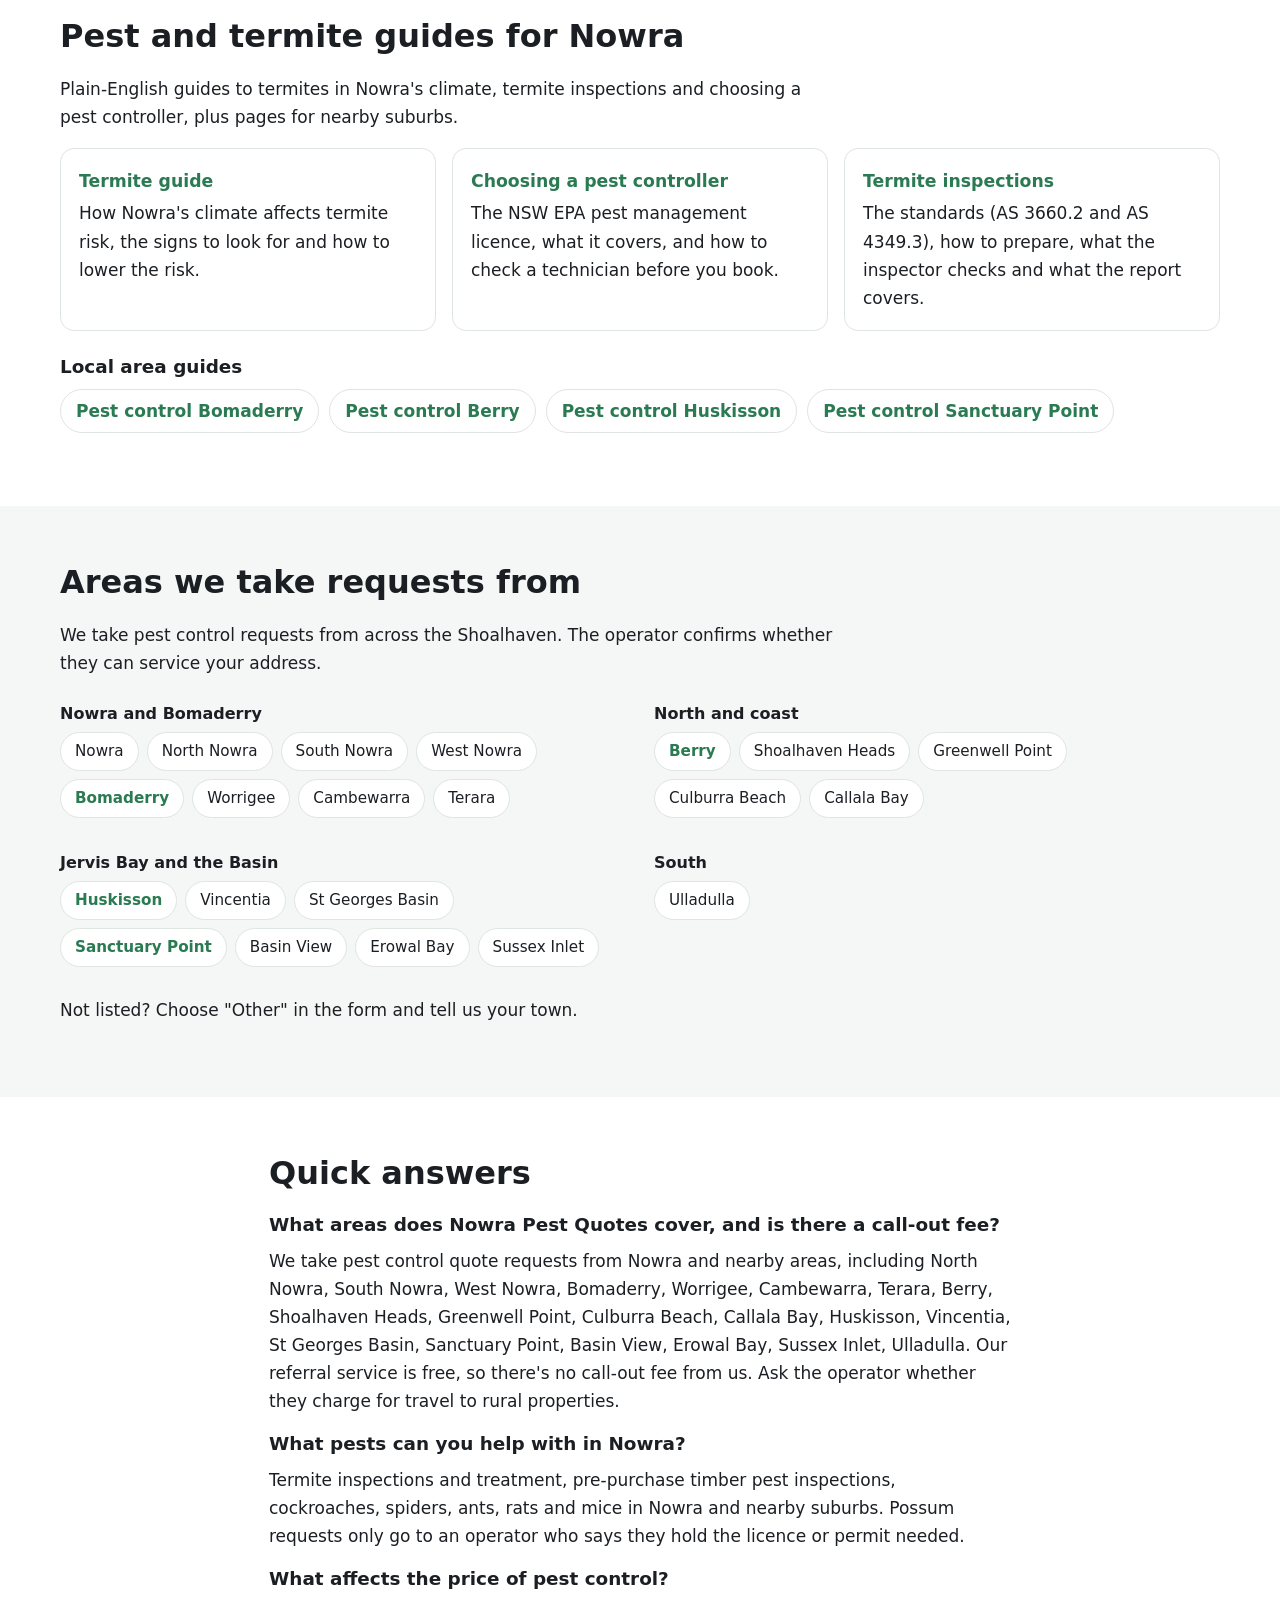
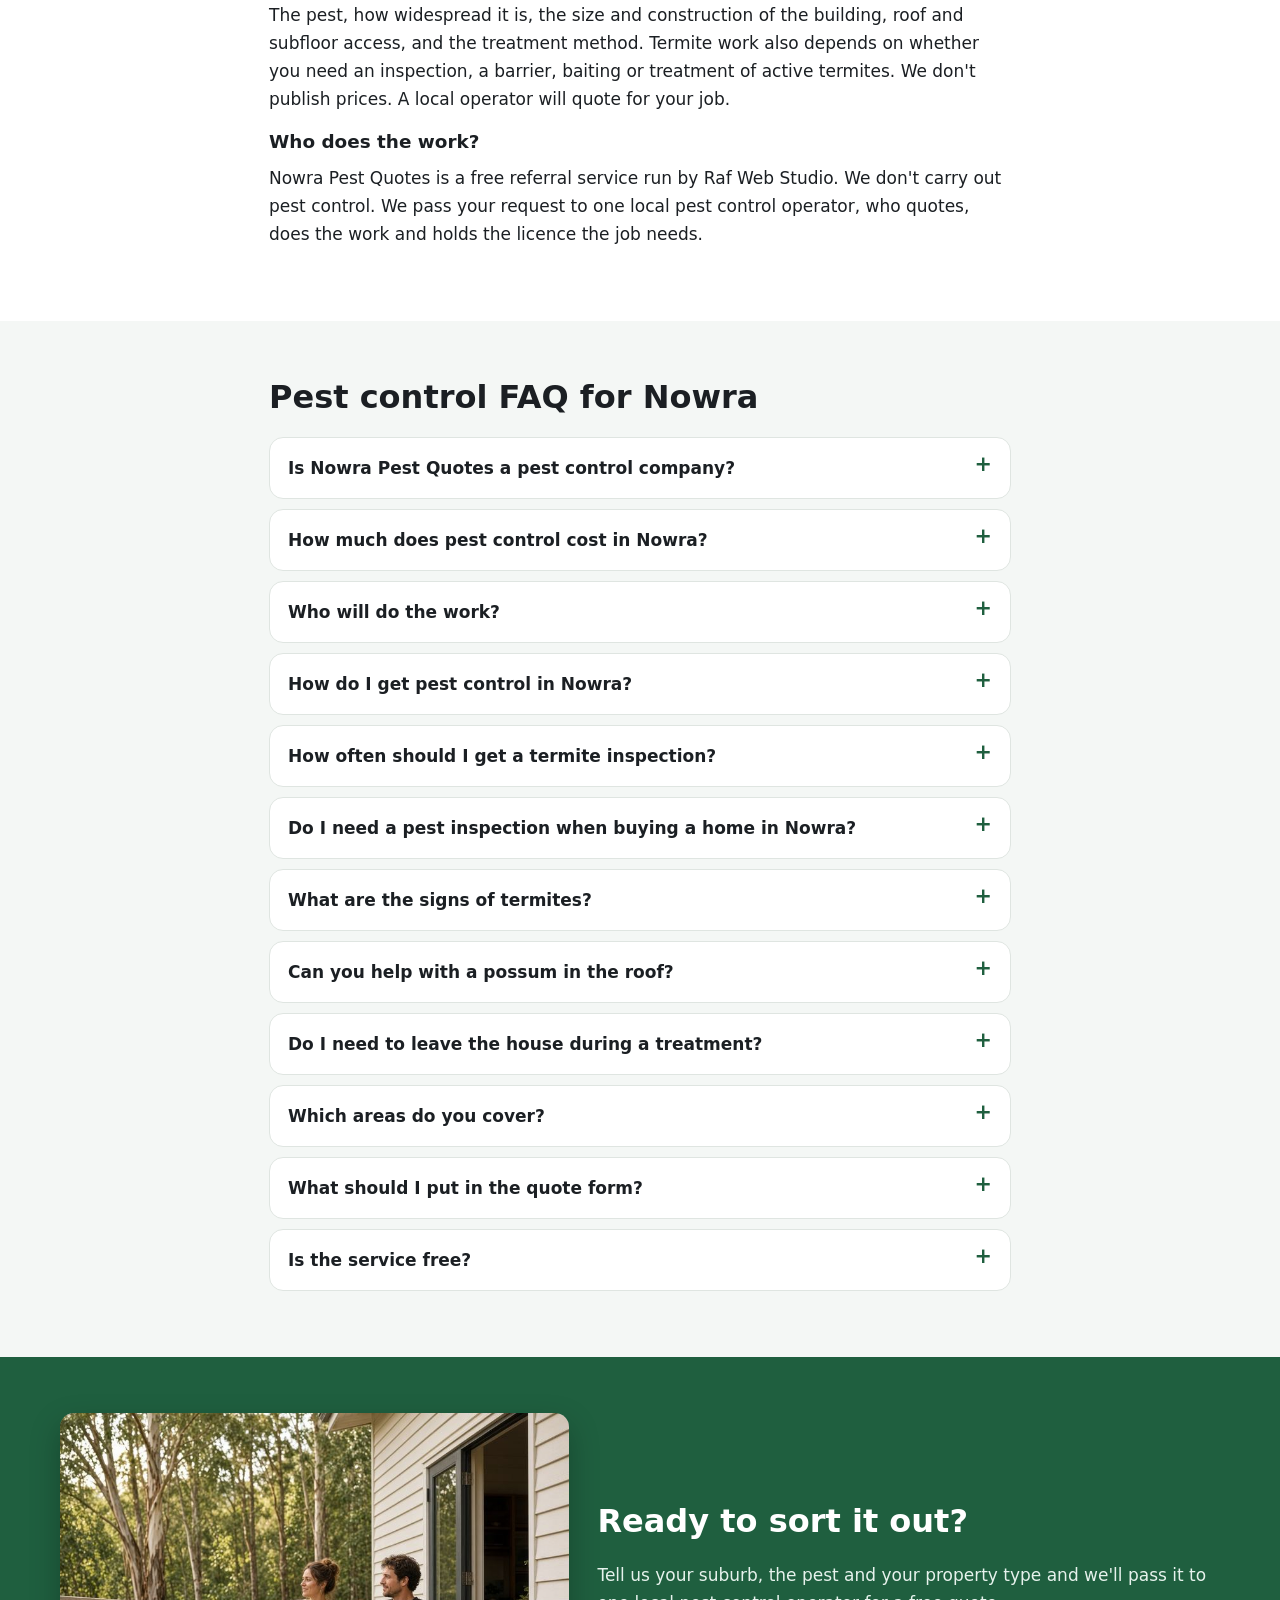
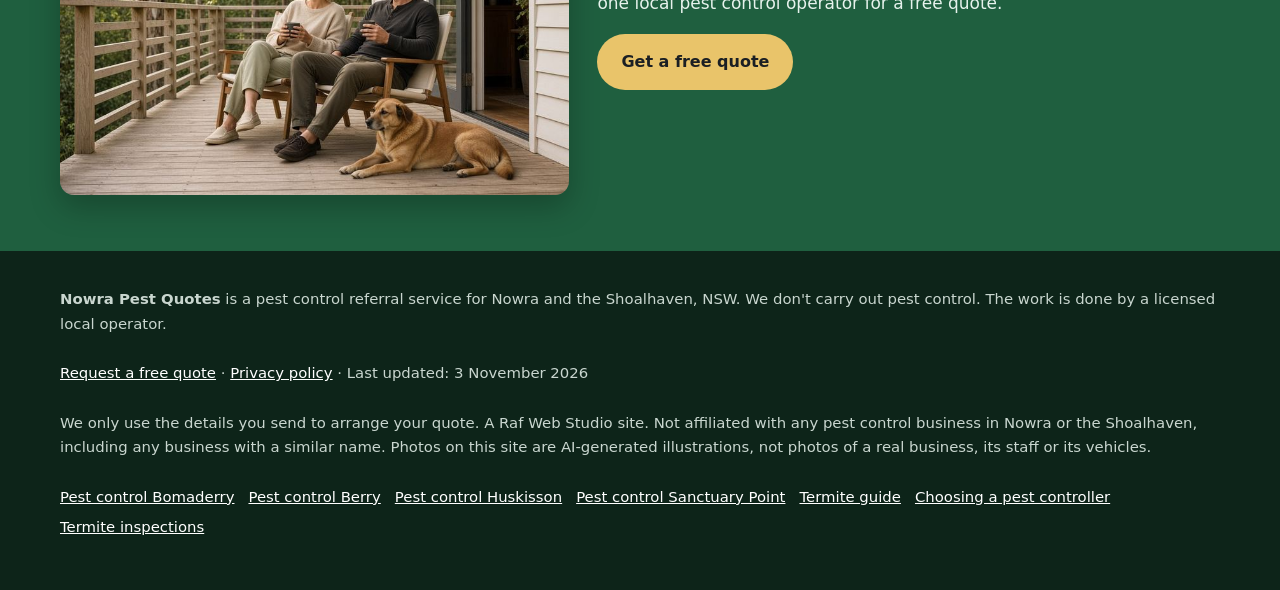
==== commit 4c170bf9: "SEO batch 5: keyword link to homepage on every subpage, homepage FAQ licence question swapped for lo" ====
--- a/index.html
+++ b/index.html
@@ -39,7 +39,7 @@
  "name": "Pest Control Nowra NSW | Termite Inspections & Pest Treatment Quotes",
  "description": "Pest control in Nowra and nearby suburbs: termites, cockroaches, spiders, ants, rats and mice. Tell us the pest and get one free quote from a local operator.",
  "inLanguage": "en-AU",
- "dateModified": "2026-11-02",
+ "dateModified": "2026-11-03",
  "isPartOf": {
   "@id": "https://nowrapestcontrol.com/#website"
  },
@@ -168,7 +168,7 @@
  "name": "Nowra Pest Quotes",
  "url": "https://nowrapestcontrol.com/",
  "inLanguage": "en-AU",
- "dateModified": "2026-11-02"
+ "dateModified": "2026-11-03"
 }
 </script>
 <script type="application/ld+json">
@@ -306,10 +306,10 @@
   },
   {
    "@type": "Question",
-   "name": "What licence should a pest controller in Nowra have?",
-   "acceptedAnswer": {
-    "@type": "Answer",
-    "text": "In NSW, the person treating your home needs a current NSW EPA pest management technician licence, and termite or timber pest treatment needs the timber pest management licence. You can check a licence on the EPA's public register and ask to see the technician's photo licence card."
+   "name": "How do I get pest control in Nowra?",
+   "acceptedAnswer": {
+    "@type": "Answer",
+    "text": "Fill in the free quote form with your suburb, the pest and the property type. We pass it to one local pest control operator who services Nowra, and they contact you with a quote. There's no obligation to book."
    }
   },
   {
@@ -465,7 +465,7 @@
       <p class="summary">In short: Nowra Pest Quotes is a free referral service, not a pest control company. Tell us your suburb, pest and property type, and we pass it to one local pest control operator, who quotes and does the work.</p>
       <p class="lead">Need pest control in Nowra? Termites under the house in Bomaderry, spiders around the eaves in Huskisson or a building and pest inspection before you buy? Tell us your suburb, the pest and your property type, and we'll pass it to one local pest control operator for a free, no-obligation quote.</p>
       <div class="ctas"><a class="btn btn-ghost" href="#services">Pest control services</a><a class="btn btn-ghost" href="#termites">Termites in Nowra</a></div>
-      <p class="updated">Last updated: 2 November 2026</p>
+      <p class="updated">Last updated: 3 November 2026</p>
     </div>
     <div class="hero-form-card" id="quote">
       <h2 id="quote-h">Get a free pest control quote in Nowra</h2>
@@ -570,7 +570,7 @@
 <section class="alt" id="licensing" aria-labelledby="lic-h">
   <div class="wrap intro">
     <h2 id="lic-h">Choosing a pest controller in Nowra</h2>
-    <p class="updated-dark">Last updated: 2 November 2026</p>
+    <p class="updated-dark">Last updated: 3 November 2026</p>
     <p>Before any treatment starts, ask the technician what licence they hold for your job, get a written quote and ask which chemicals they'll use. We only pass your request to an operator who says they hold the licence the job needs.</p>
     <p><a href="/pest-control-licence-nsw/">How to choose a pest controller in Nowra →</a></p>
   </div>
@@ -636,7 +636,7 @@
     <details><summary>Is Nowra Pest Quotes a pest control company?</summary><p>No. Nowra Pest Quotes is a free referral service run by Raf Web Studio. We don&#x27;t do pest control ourselves. We pass your request to one local pest control operator, who quotes and does the work.</p></details>
     <details><summary>How much does pest control cost in Nowra?</summary><p>It depends on the pest, the size and construction of the property, access to the roof and subfloor, and the treatment used. We don&#x27;t publish prices. Tell us about your job and a local operator will quote for it.</p></details>
     <details><summary>Who will do the work?</summary><p>One local pest control operator who services your suburb. They contact you, quote, carry out the inspection or treatment and set their own terms. You only book if the quote suits.</p></details>
-    <details><summary>What licence should a pest controller in Nowra have?</summary><p>In NSW, the person treating your home needs a current NSW EPA pest management technician licence, and termite or timber pest treatment needs the timber pest management licence. You can check a licence on the EPA&#x27;s public register and ask to see the technician&#x27;s photo licence card.</p></details>
+    <details><summary>How do I get pest control in Nowra?</summary><p>Fill in the free quote form with your suburb, the pest and the property type. We pass it to one local pest control operator who services Nowra, and they contact you with a quote. There&#x27;s no obligation to book.</p></details>
     <details><summary>How often should I get a termite inspection?</summary><p>CSIRO recommends regular termite inspections, at least once a year, because barriers and treatments can be affected by renovations, garden changes and time.</p></details>
     <details><summary>Do I need a pest inspection when buying a home in Nowra?</summary><p>It&#x27;s strongly advised. A timber pest inspection to AS 4349.3 looks for termites, borers and timber decay, and the things that make an attack more likely. The NSW Government says a building inspection report generally won&#x27;t tell you whether termites are present, so you should also get a pest inspection, especially in areas where termites are a known problem. If you sign a contract, NSW residential sales usually have a 5 business day cooling-off period, which is the window many buyers use for inspections.</p></details>
     <details><summary>What are the signs of termites?</summary><p>Mud tubes on stumps, slab edges or walls, timber that sounds hollow when tapped, mud packed into cracks and joints, damp or stained areas, and swarms of winged termites. Don&#x27;t disturb them. Leave them for the technician to identify.</p></details>
@@ -663,7 +663,7 @@
 <footer class="site-footer">
   <div class="wrap">
     <p><strong>Nowra Pest Quotes</strong> is a pest control referral service for Nowra and the Shoalhaven, NSW. We don't carry out pest control. The work is done by a licensed local operator.</p>
-    <p><a href="#quote">Request a free quote</a> · <a href="privacy.html">Privacy policy</a> · Last updated: 2 November 2026</p>
+    <p><a href="#quote">Request a free quote</a> · <a href="privacy.html">Privacy policy</a> · Last updated: 3 November 2026</p>
     <p>We only use the details you send to arrange your quote. A Raf Web Studio site. Not affiliated with any pest control business in Nowra or the Shoalhaven, including any business with a similar name. Photos on this site are AI-generated illustrations, not photos of a real business, its staff or its vehicles.</p>
     <p class="footer-links"><a href="/pest-control-bomaderry/">Pest control Bomaderry</a> <a href="/pest-control-berry/">Pest control Berry</a> <a href="/pest-control-huskisson/">Pest control Huskisson</a> <a href="/pest-control-sanctuary-point/">Pest control Sanctuary Point</a> <a href="/termites-nowra/">Termite guide</a> <a href="/pest-control-licence-nsw/">Choosing a pest controller</a> <a href="/termite-inspection/">Termite inspections</a></p>
   </div>
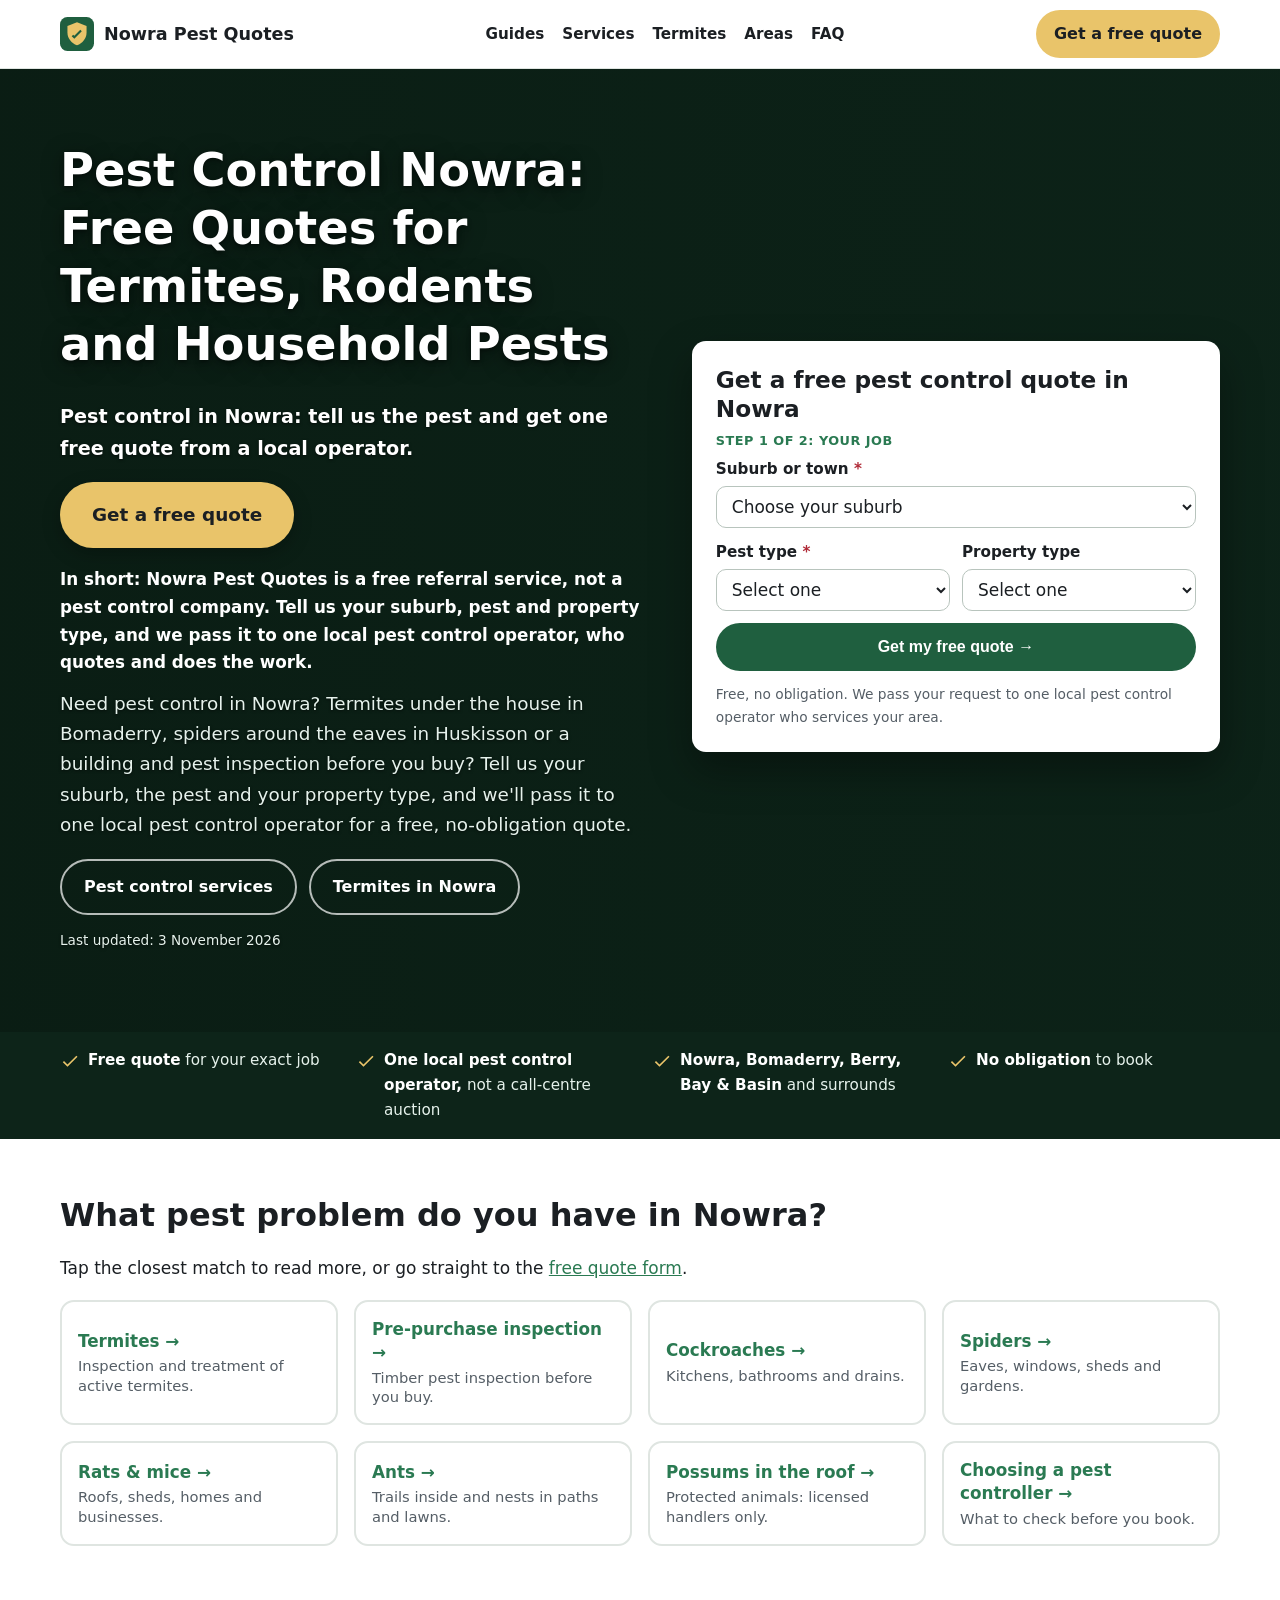
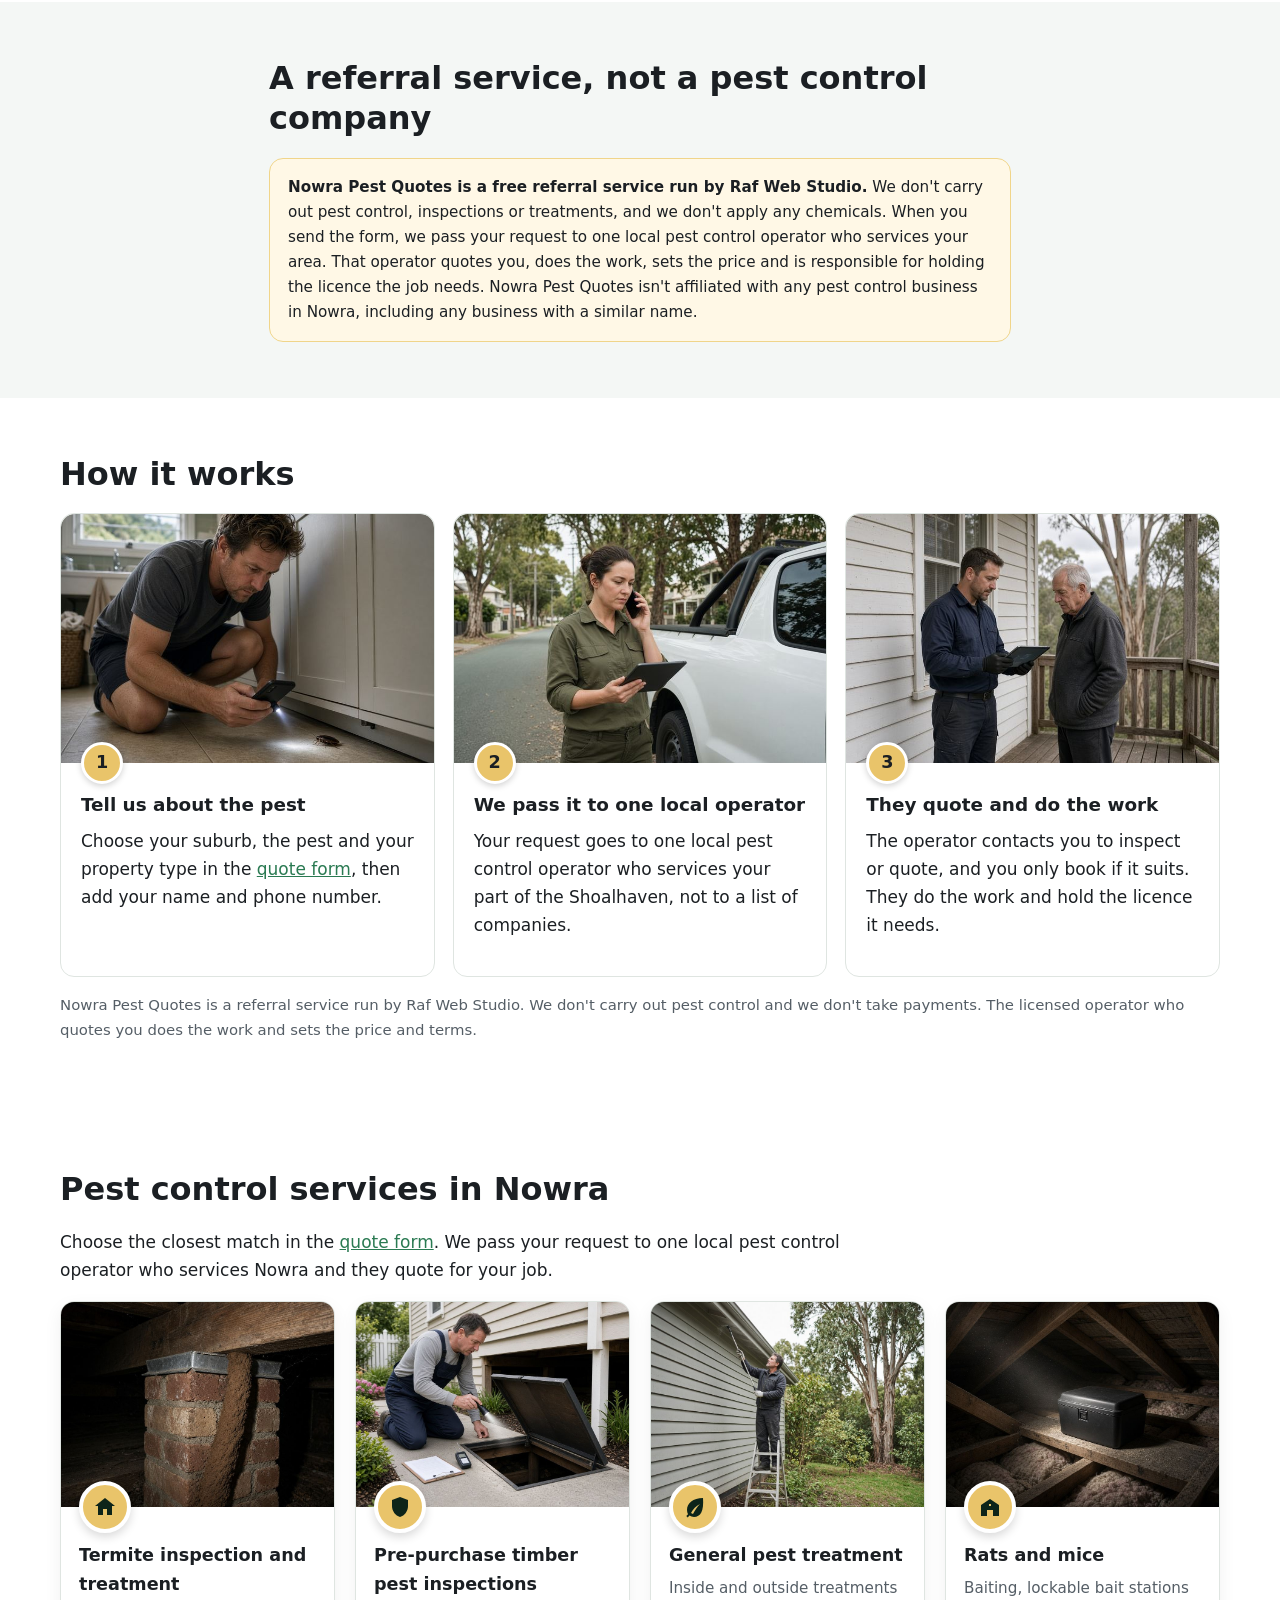
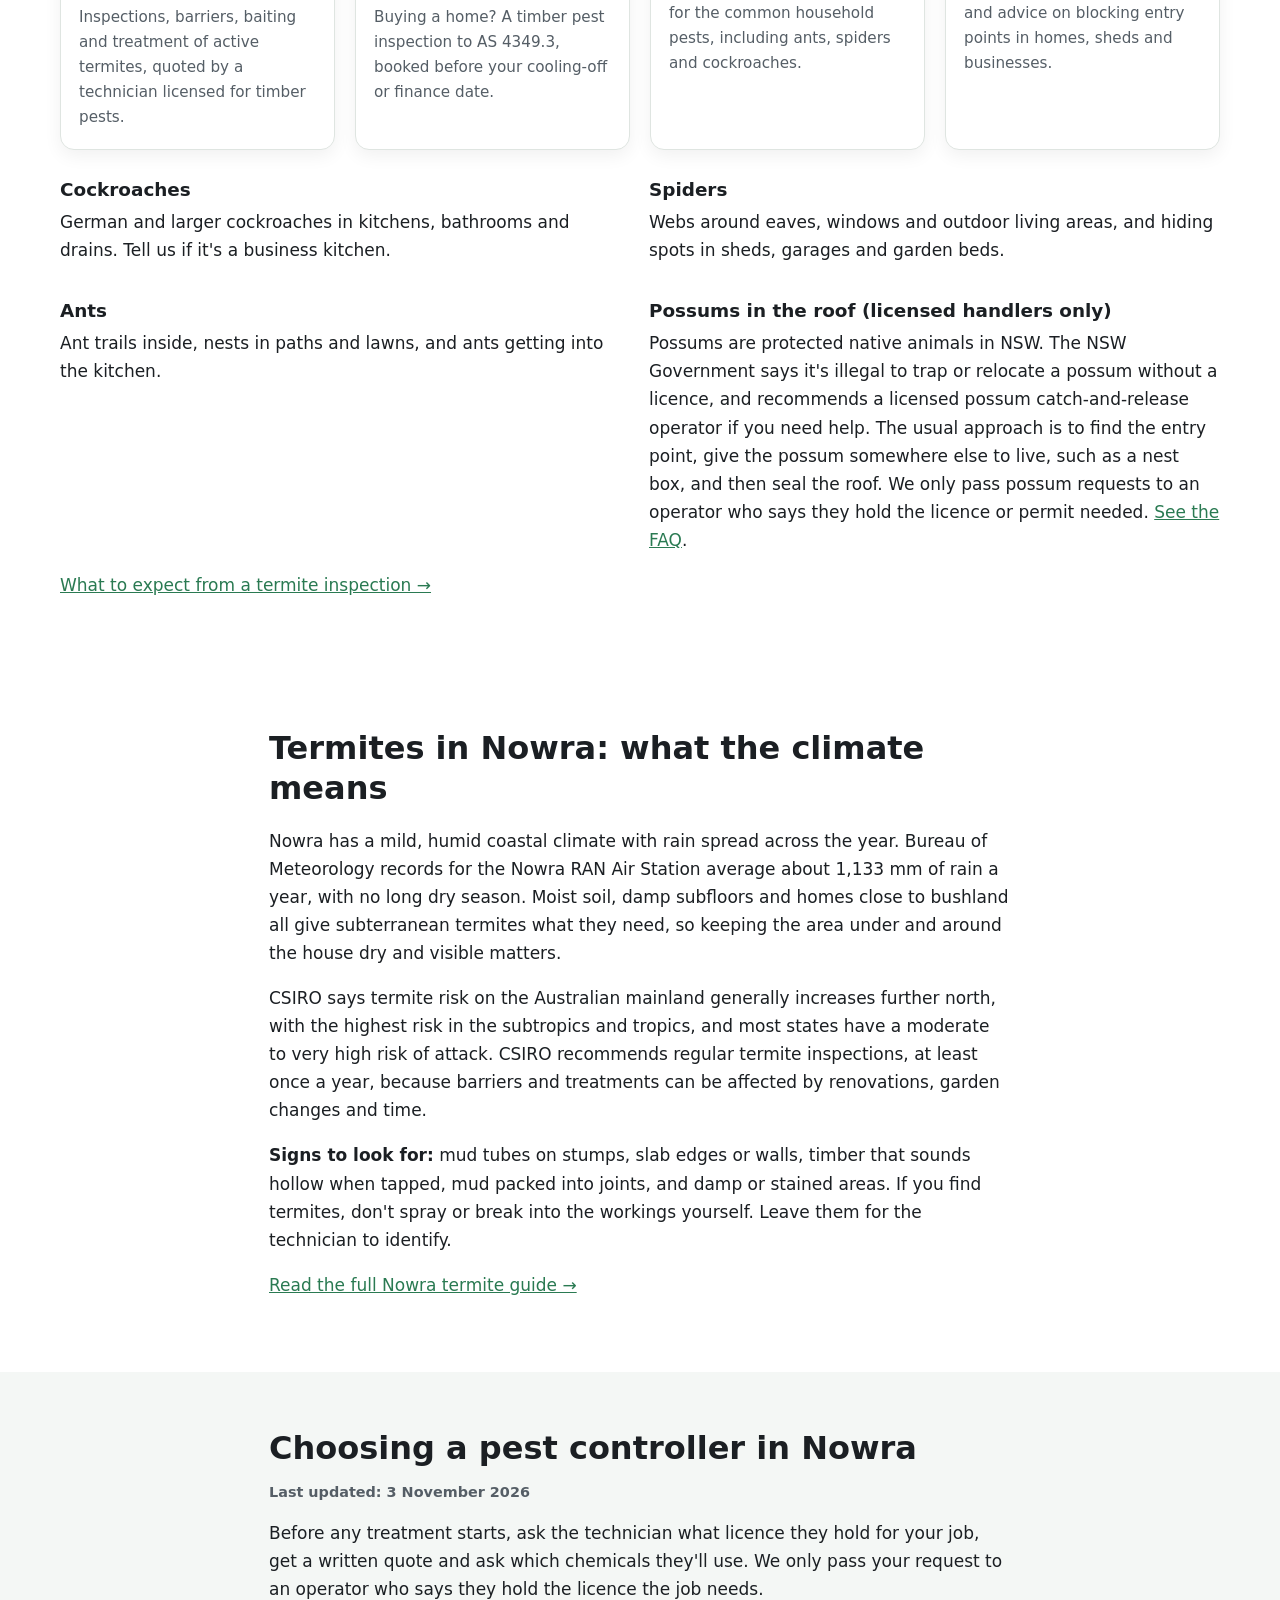
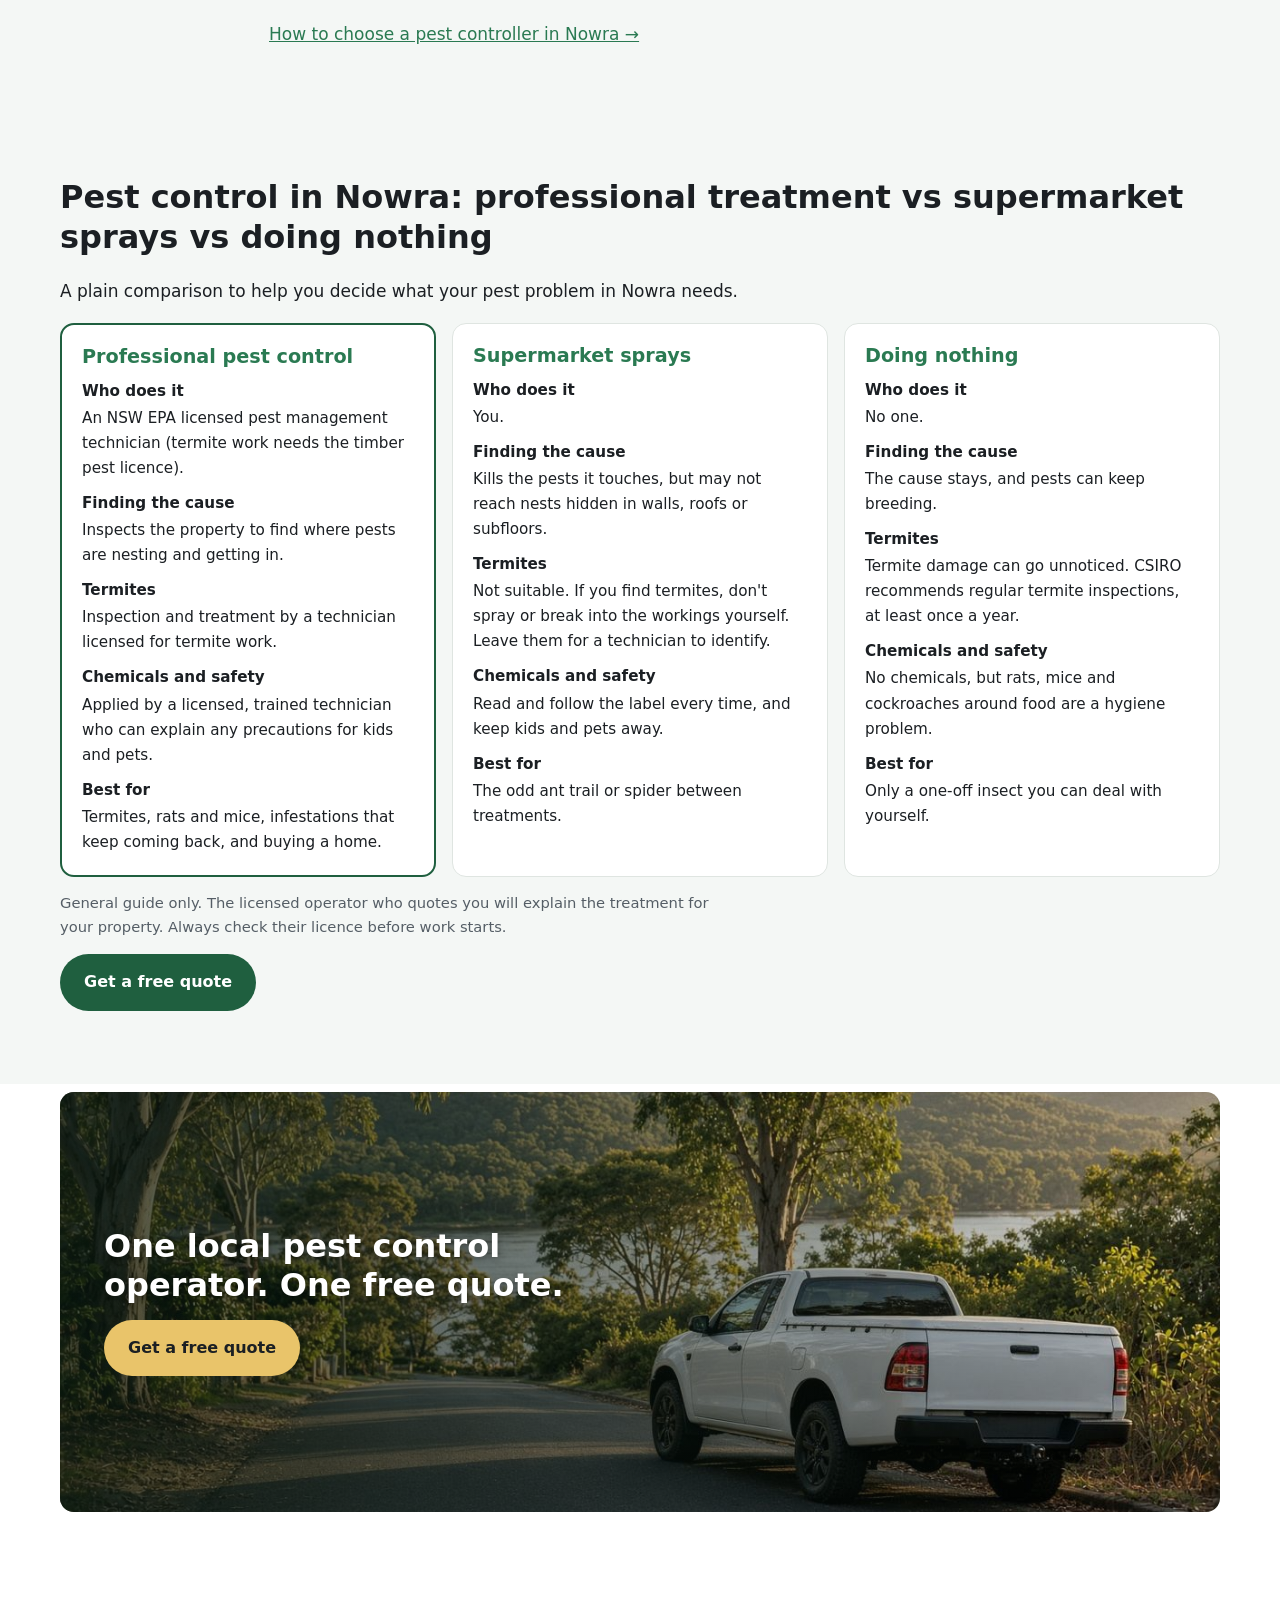
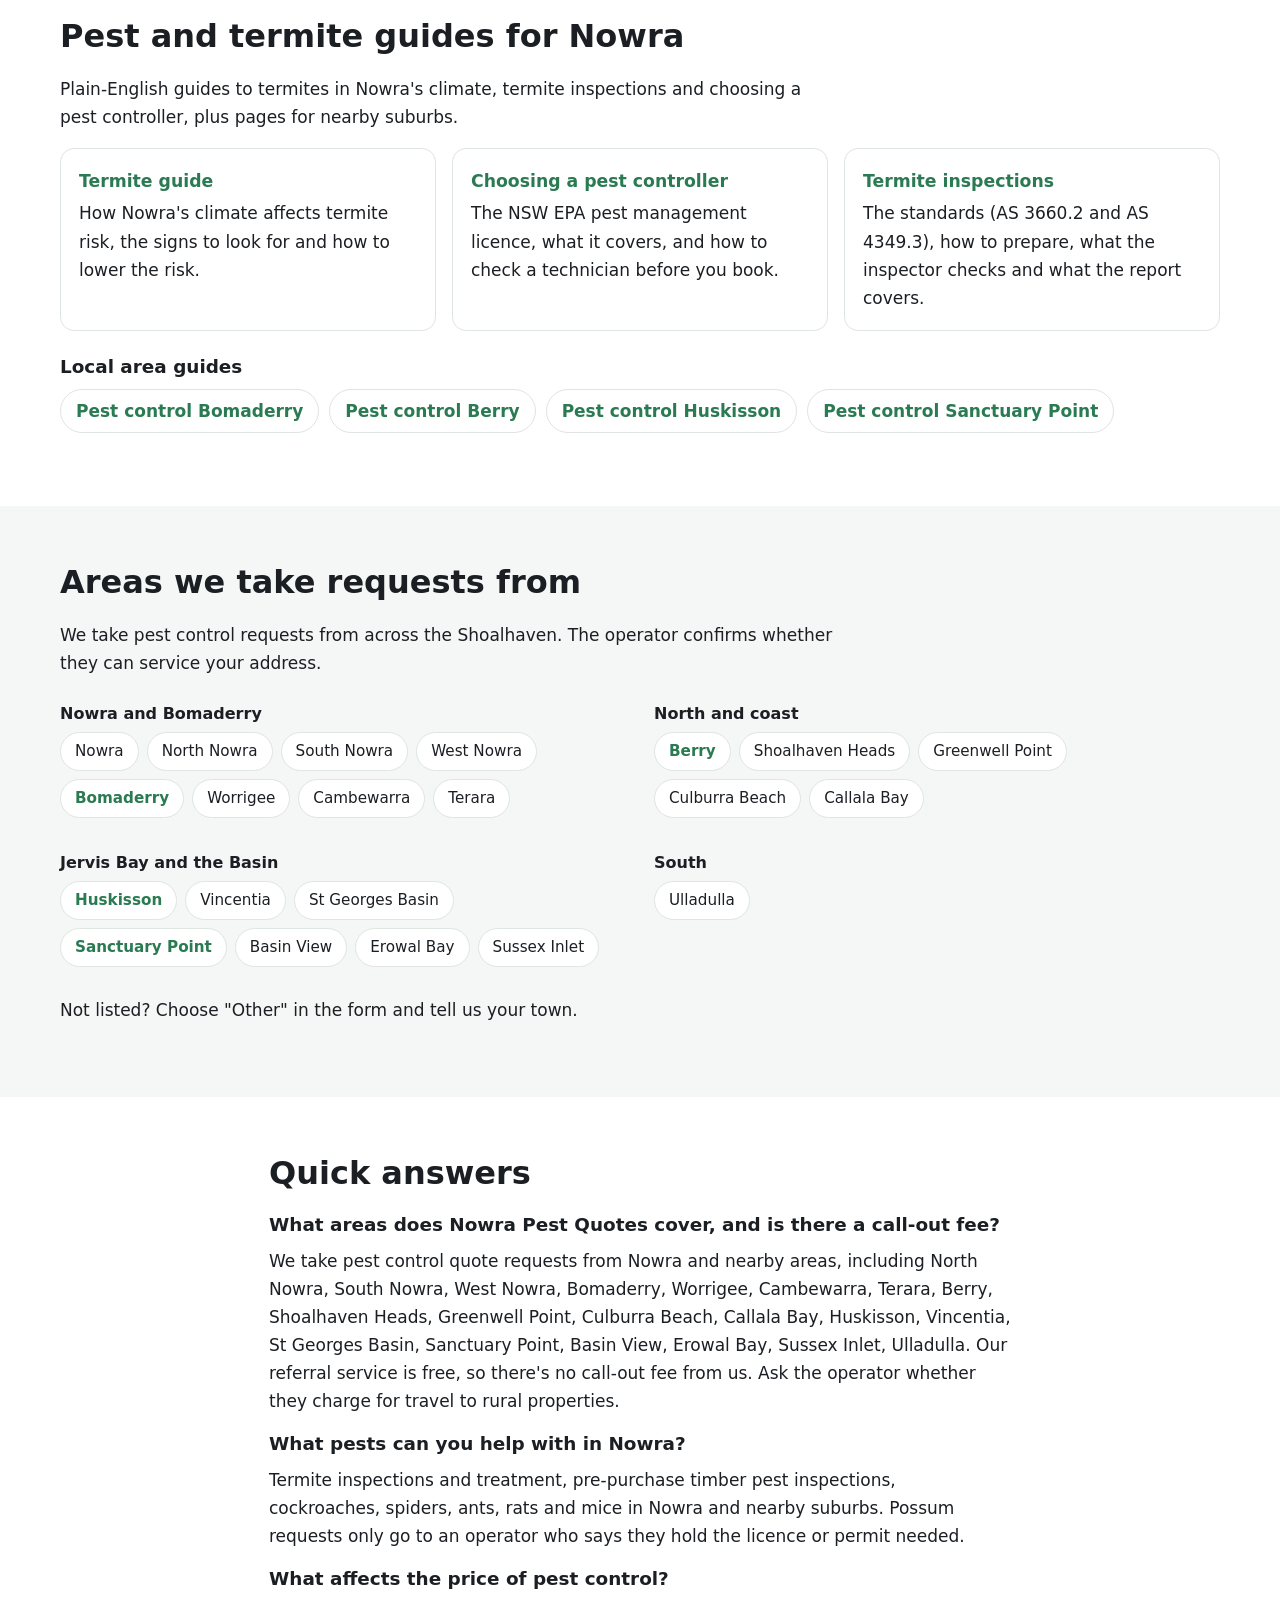
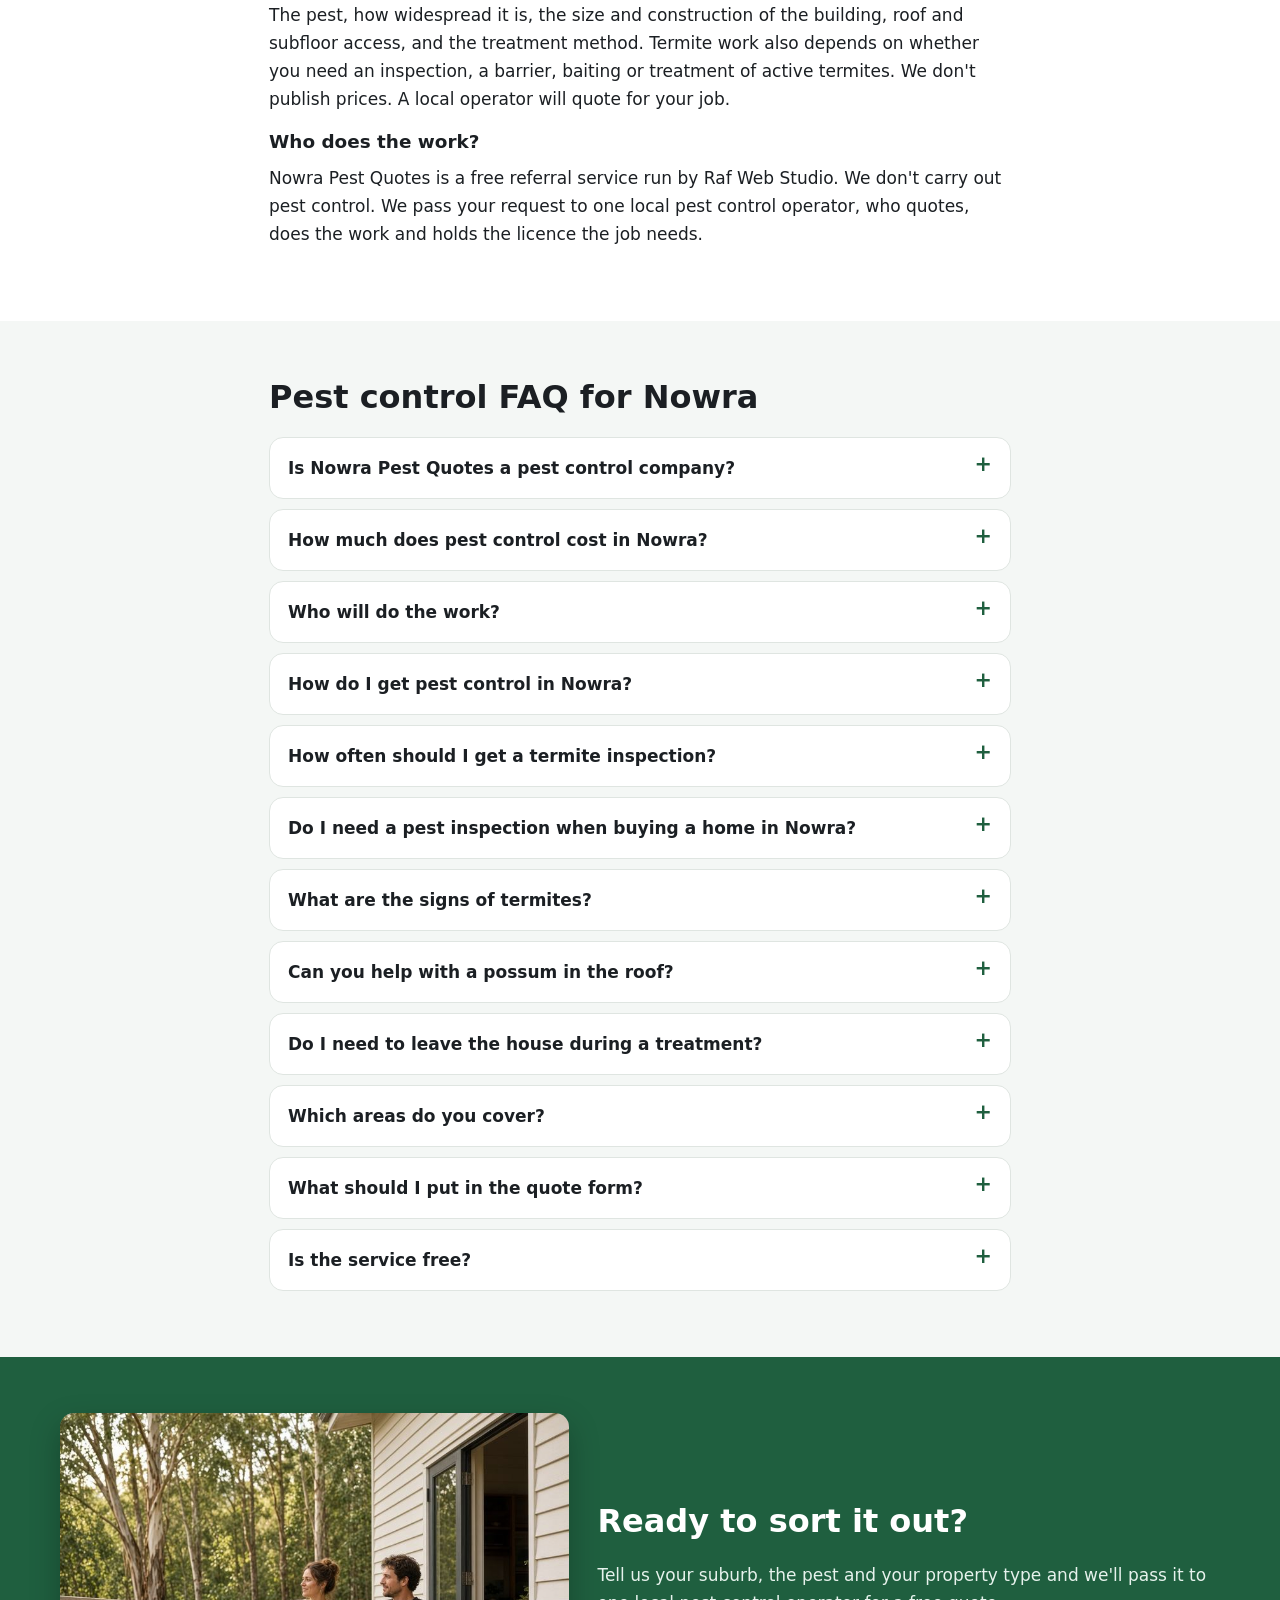
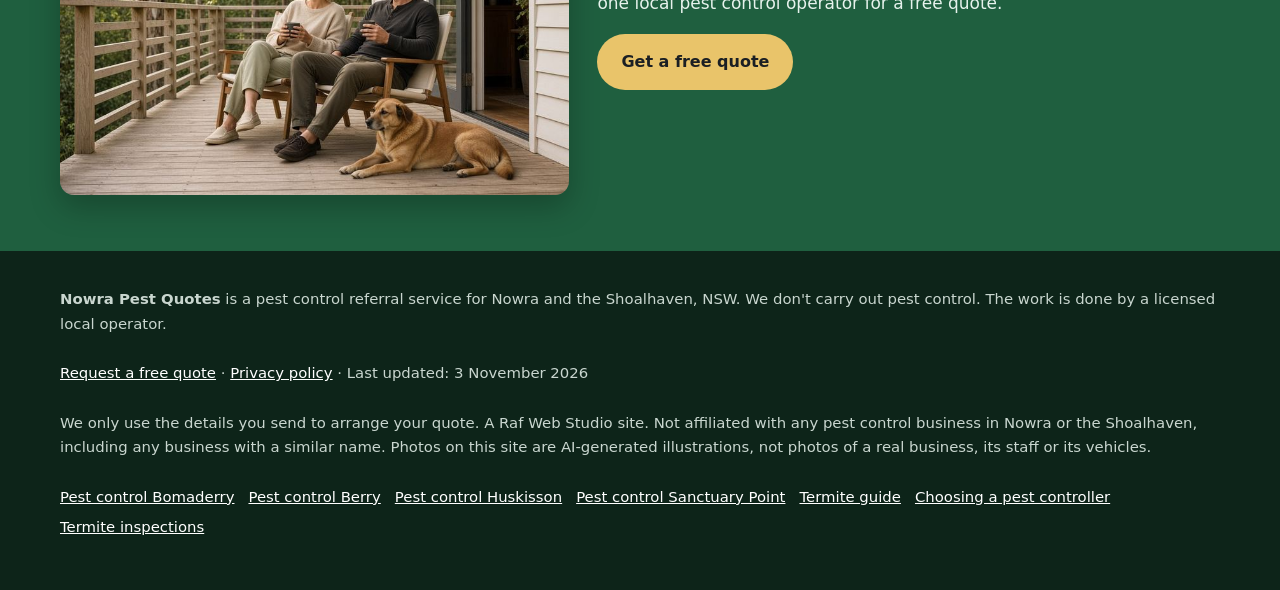
==== commit d23b5a8d: "Add FormSubmit instant customer confirmation (_autoresponse) to every quote form" ====
--- a/index.html
+++ b/index.html
@@ -474,6 +474,7 @@
         <input type="hidden" name="_captcha" value="true">
         <input type="hidden" name="_template" value="table">
         <input type="hidden" name="_next" value="https://nowrapestcontrol.com/thanks.html">
+        <input type="hidden" name="_autoresponse" value="Thanks for your pest control request. We&#x27;ve received it and are passing it to a local pest control operator, who&#x27;ll be in touch shortly with availability and a price.">
         <input type="text" name="_honey" style="display:none" tabindex="-1" autocomplete="off" aria-hidden="true">
         <input type="hidden" name="source" value="nowrapestcontrol.com">
         <fieldset class="step step-1">
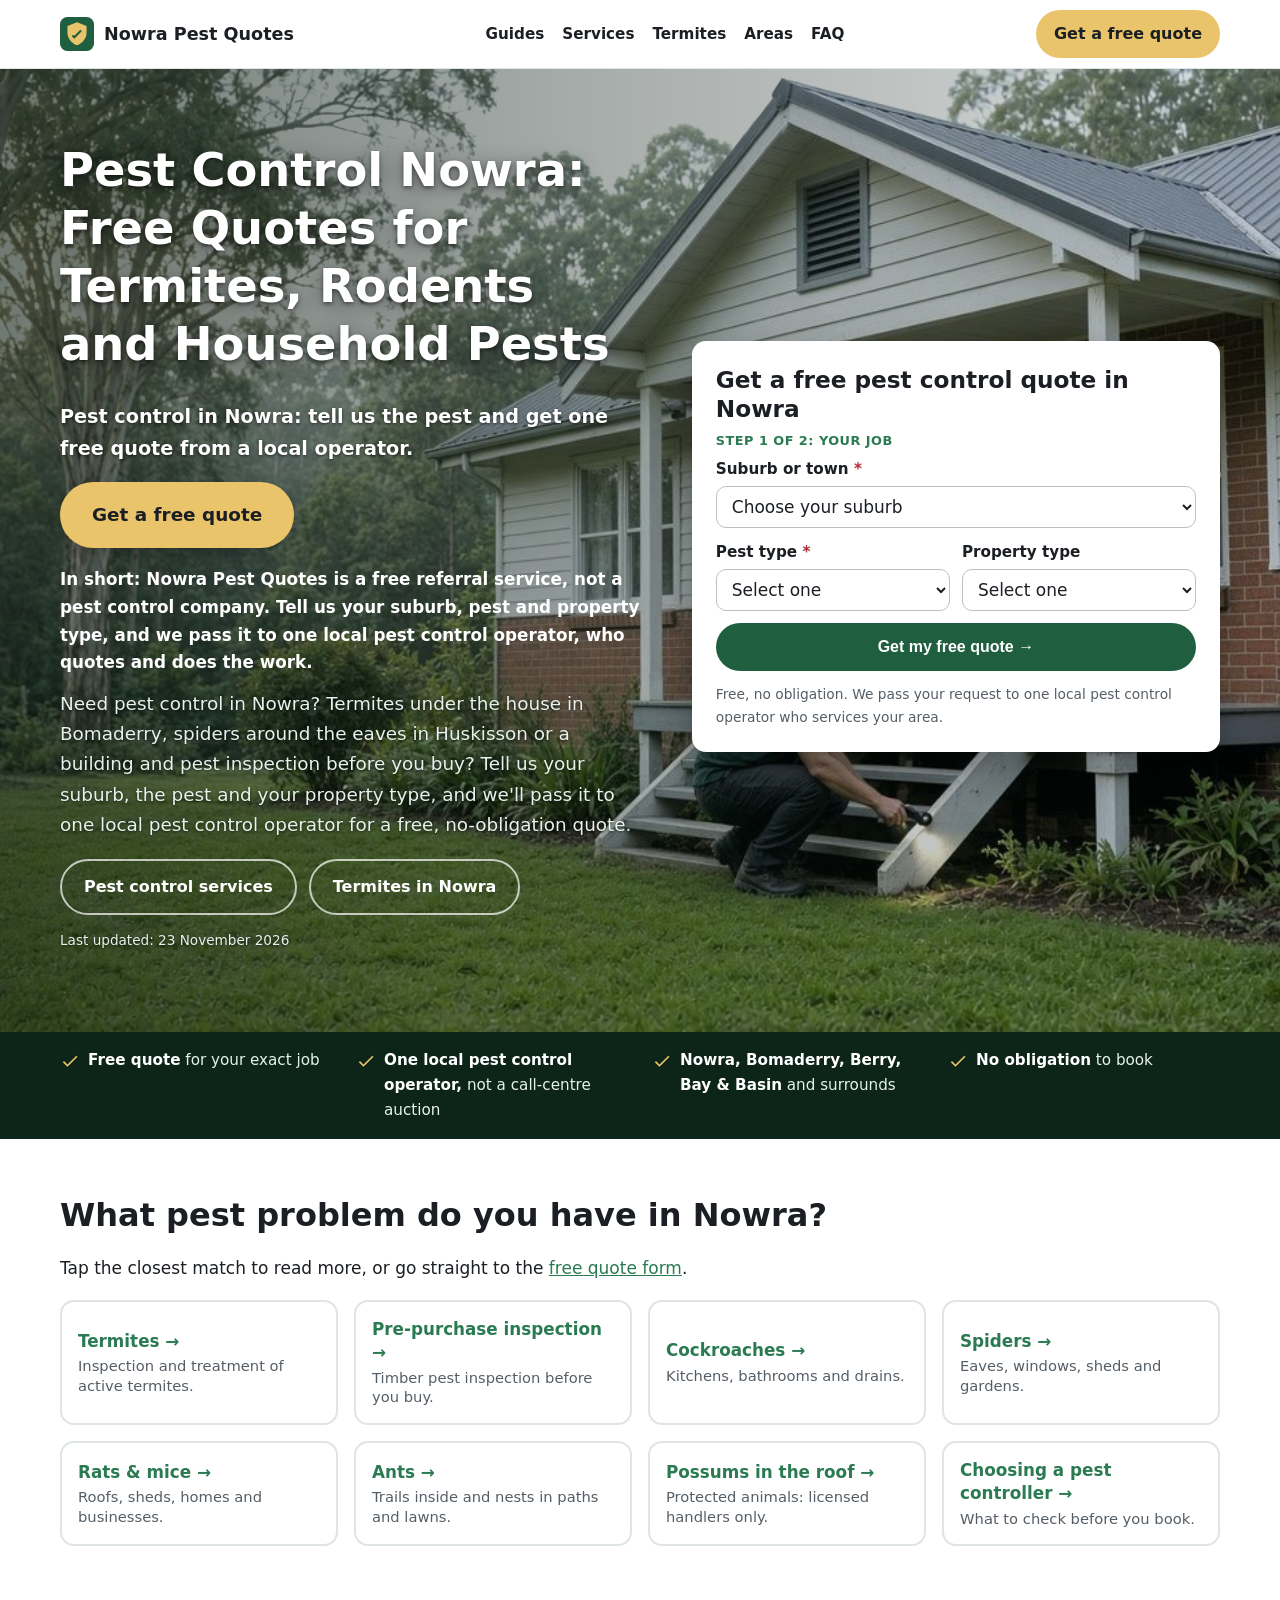
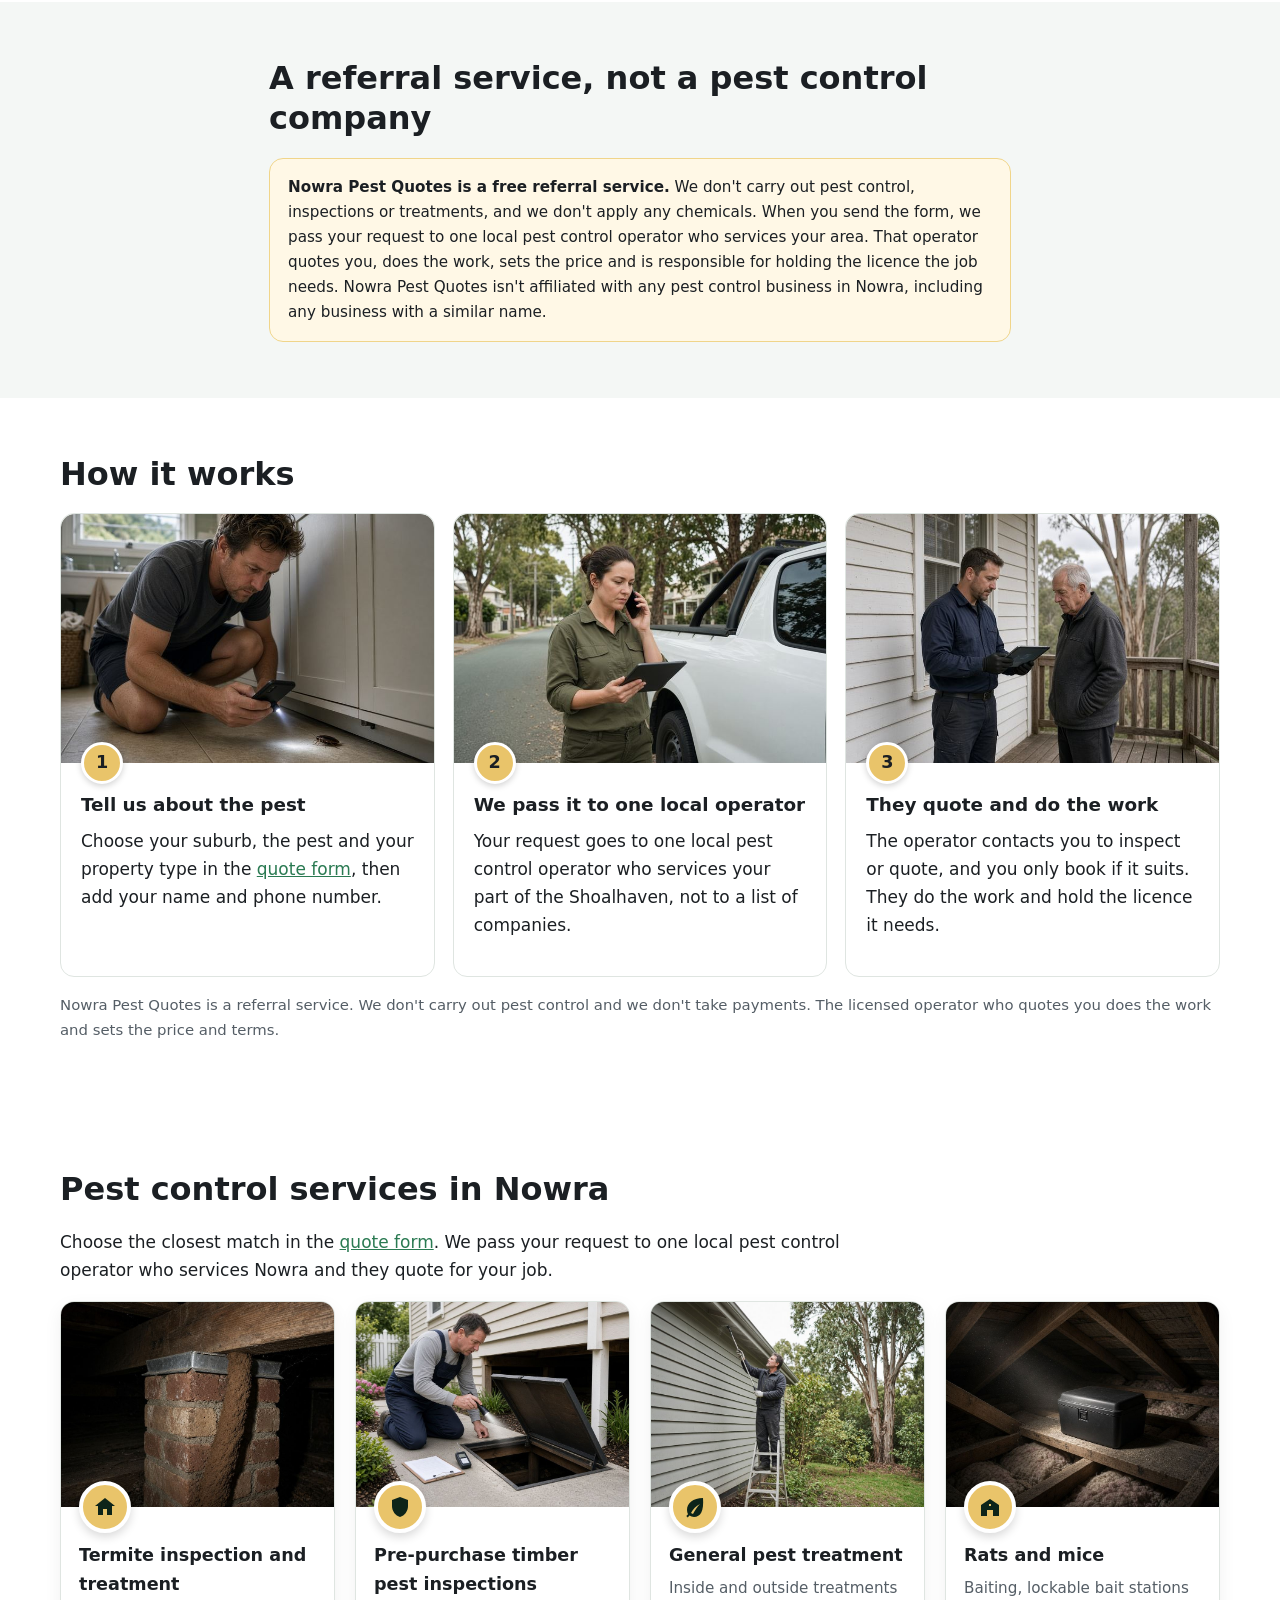
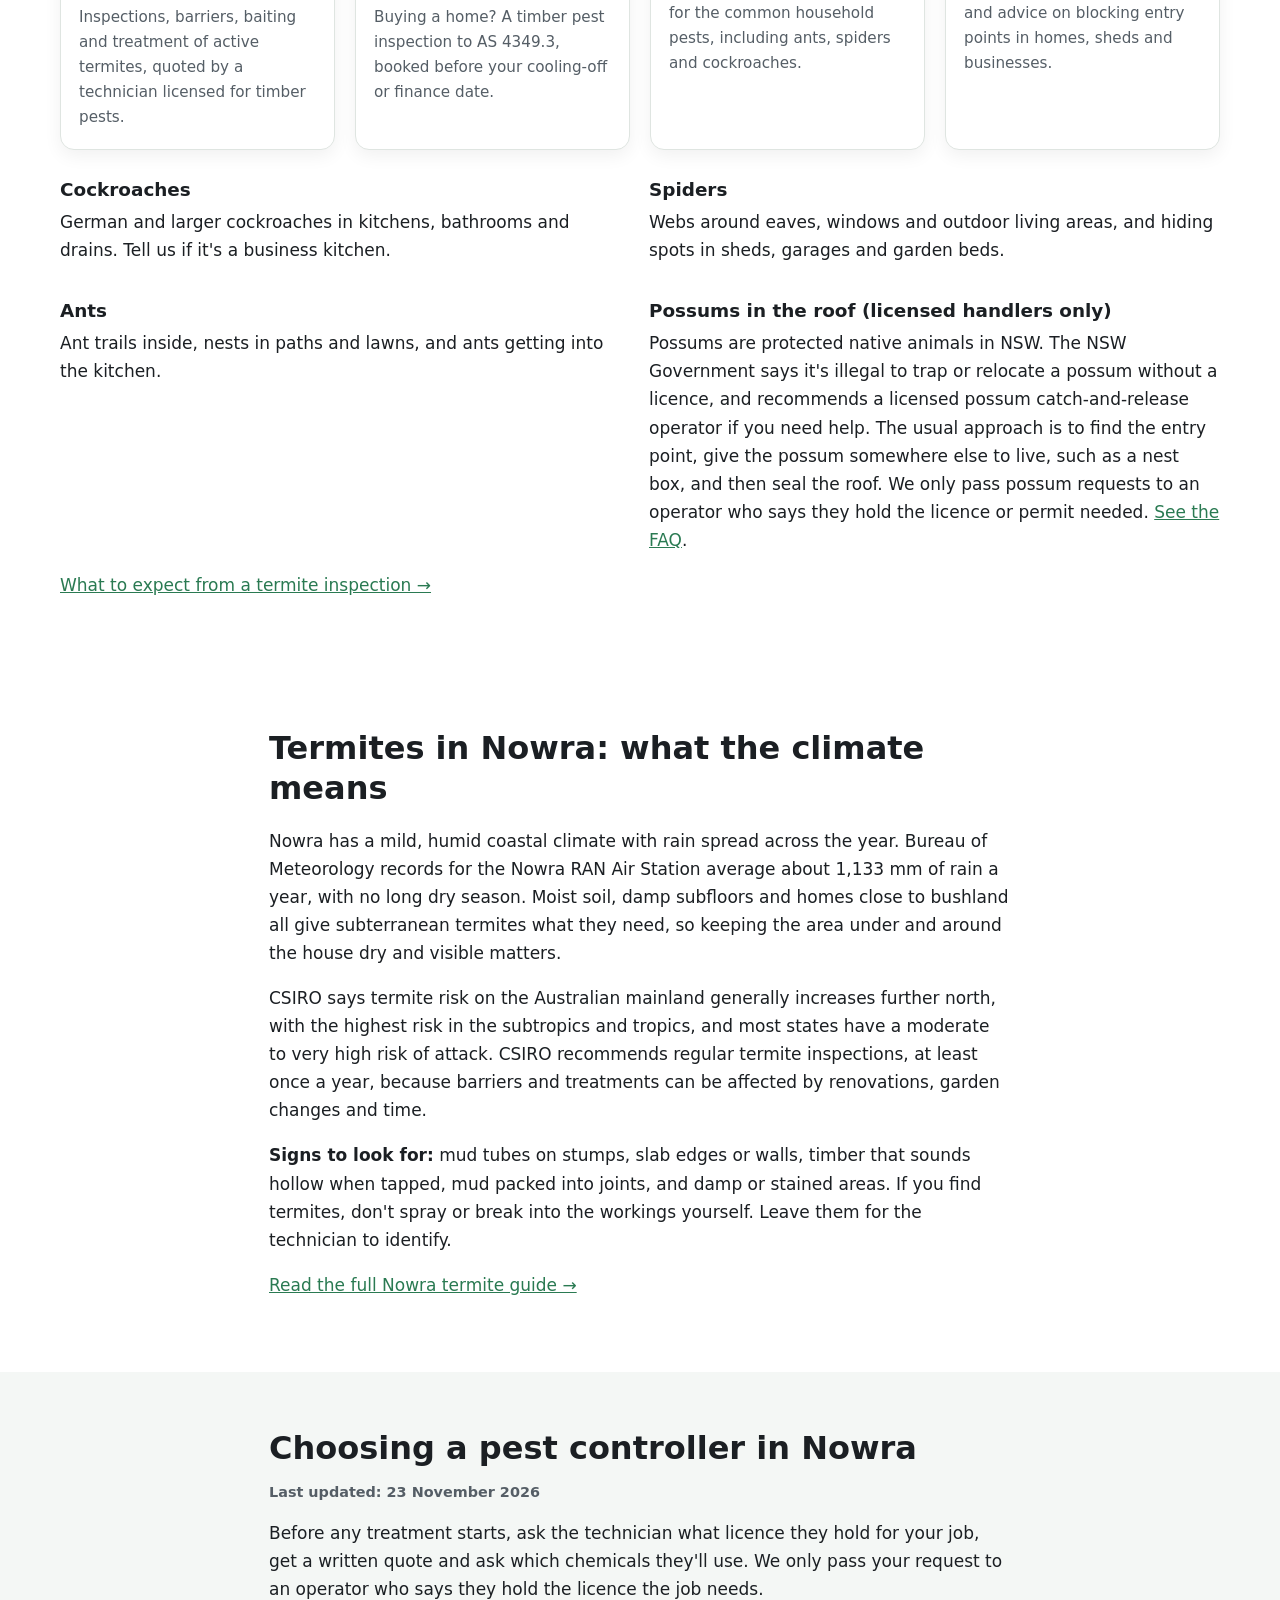
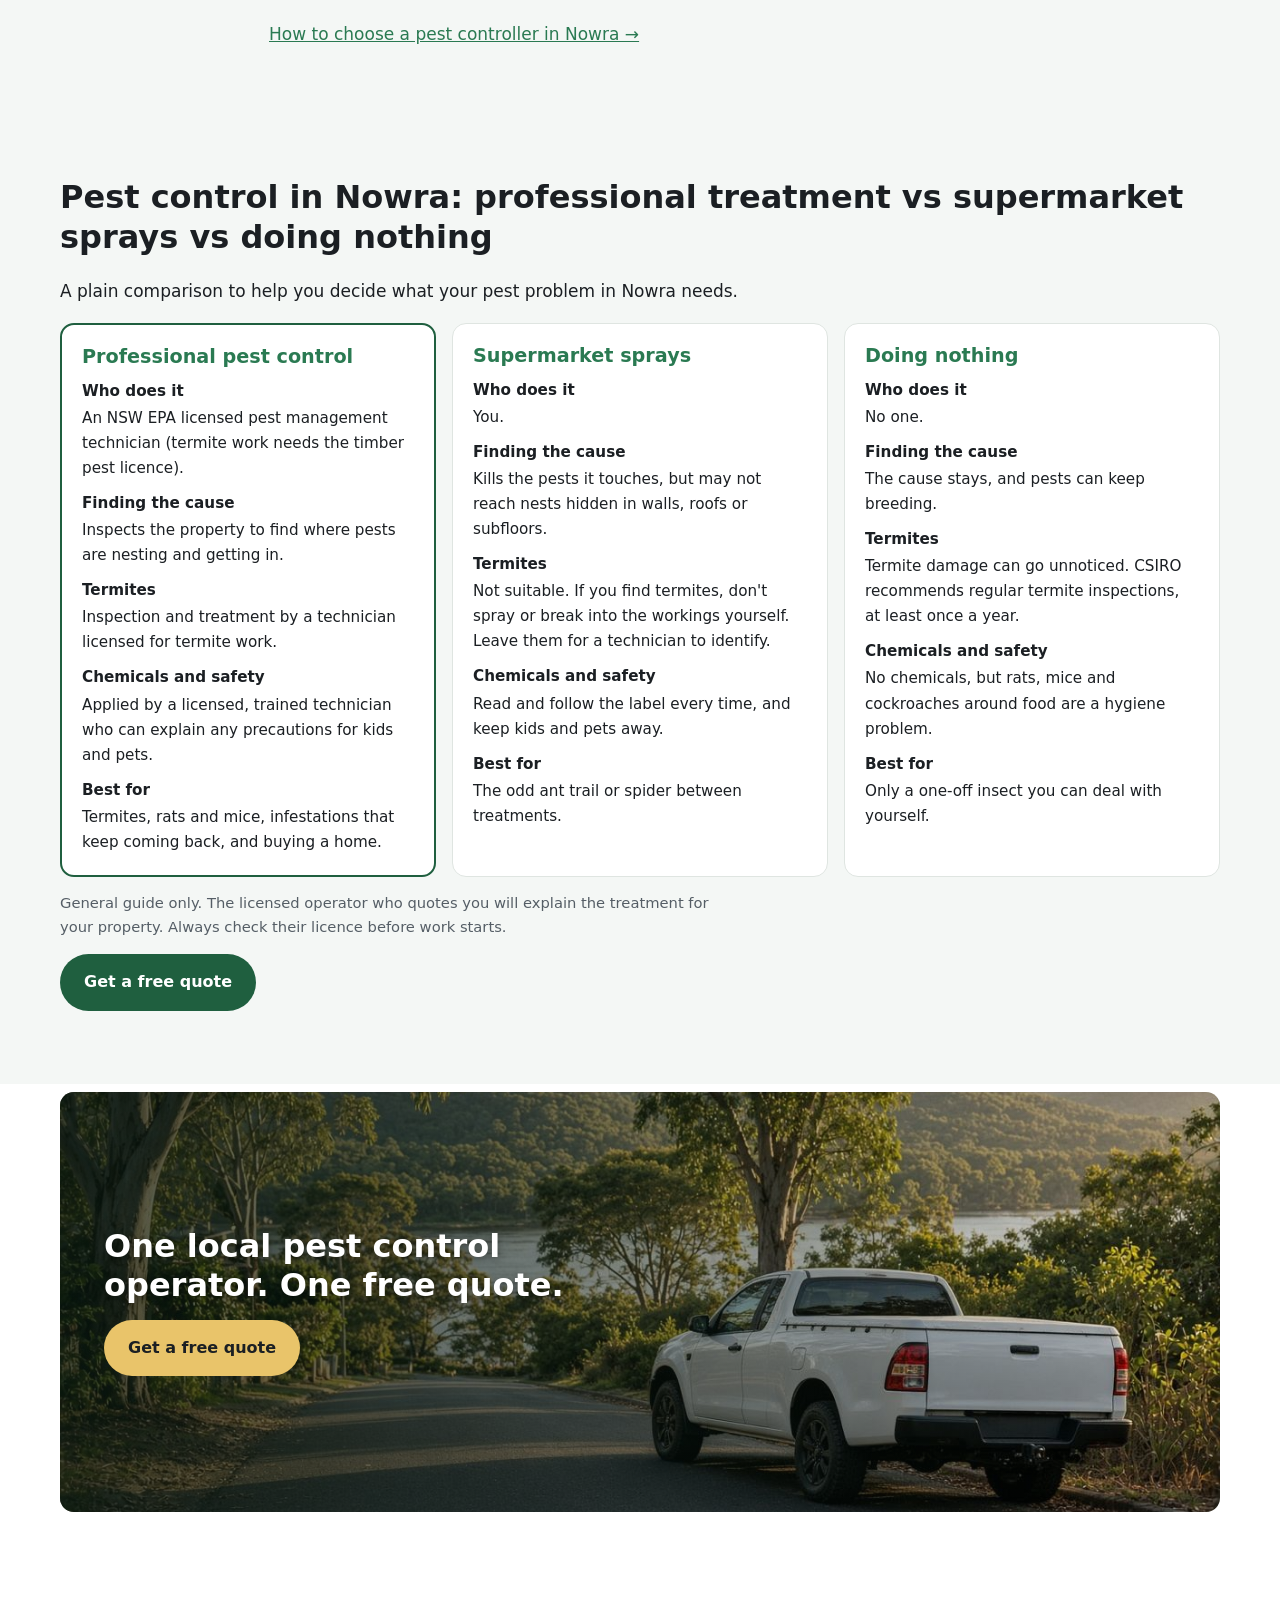
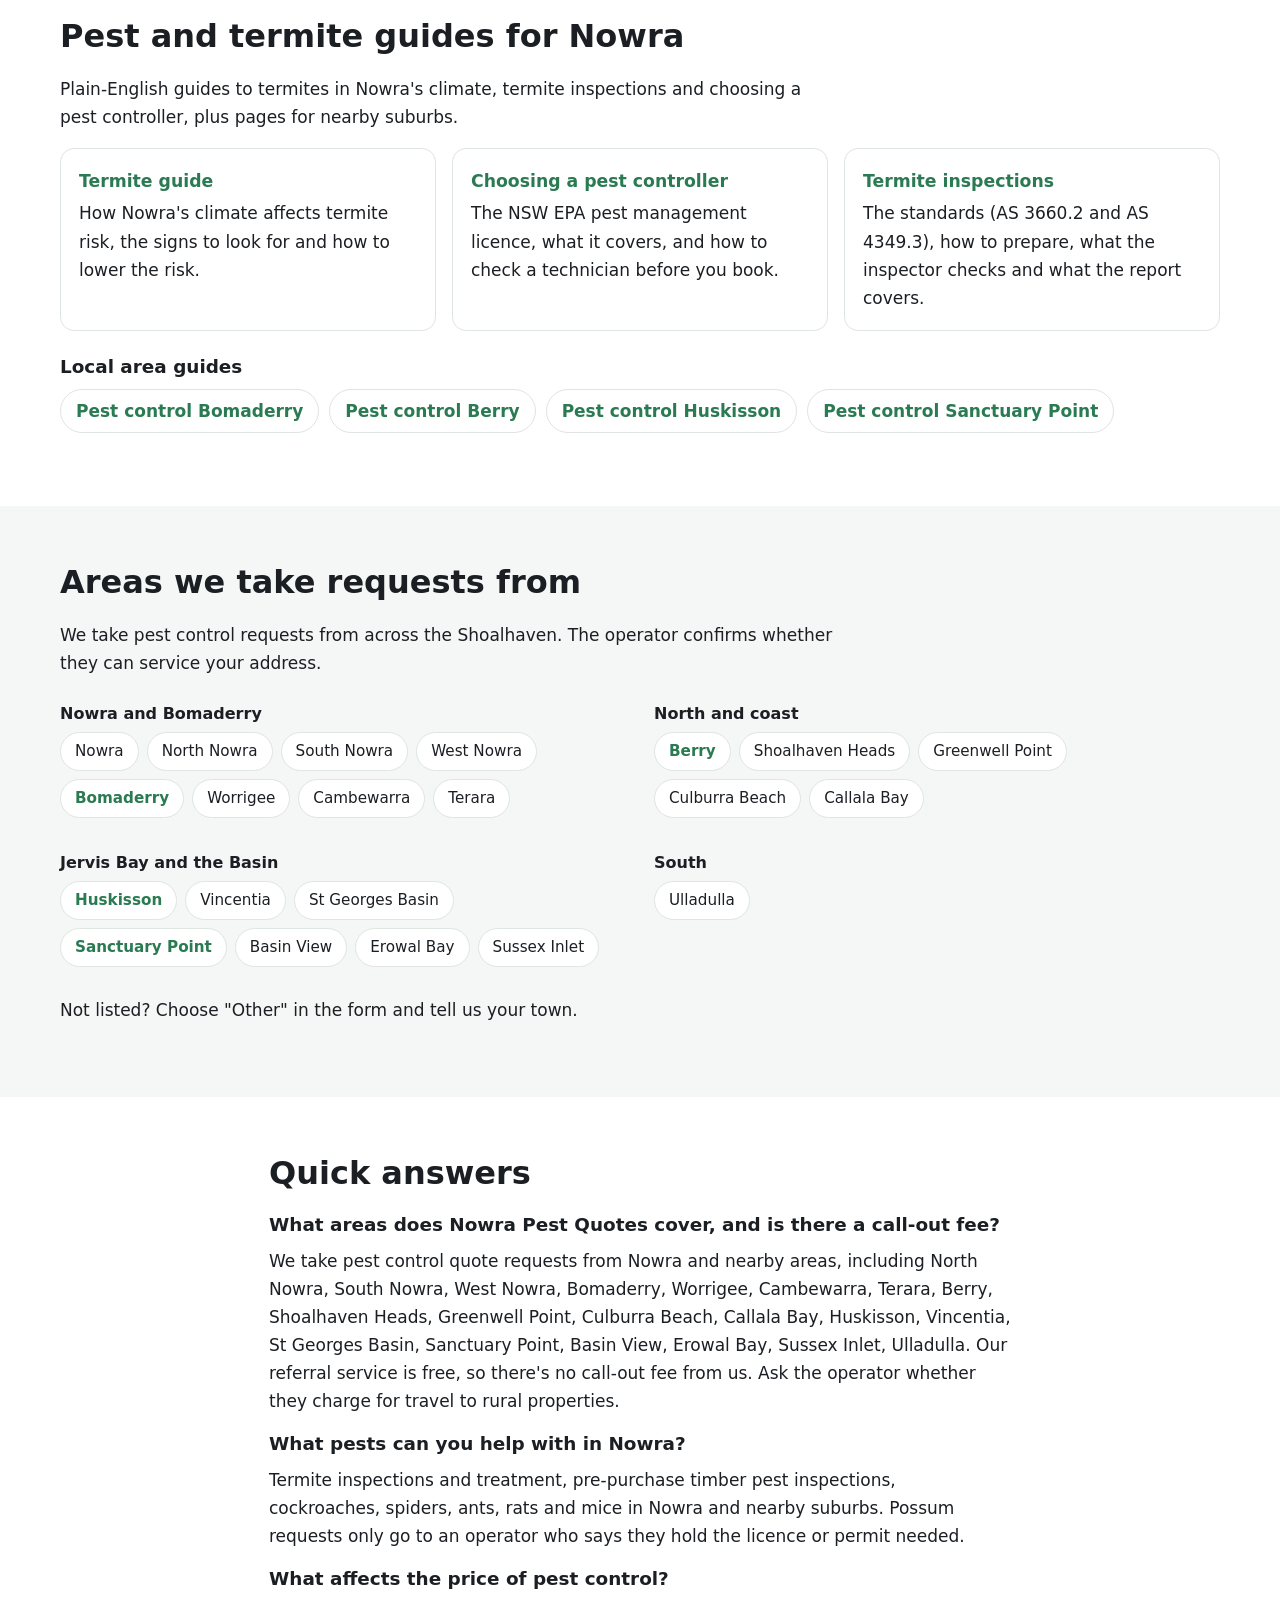
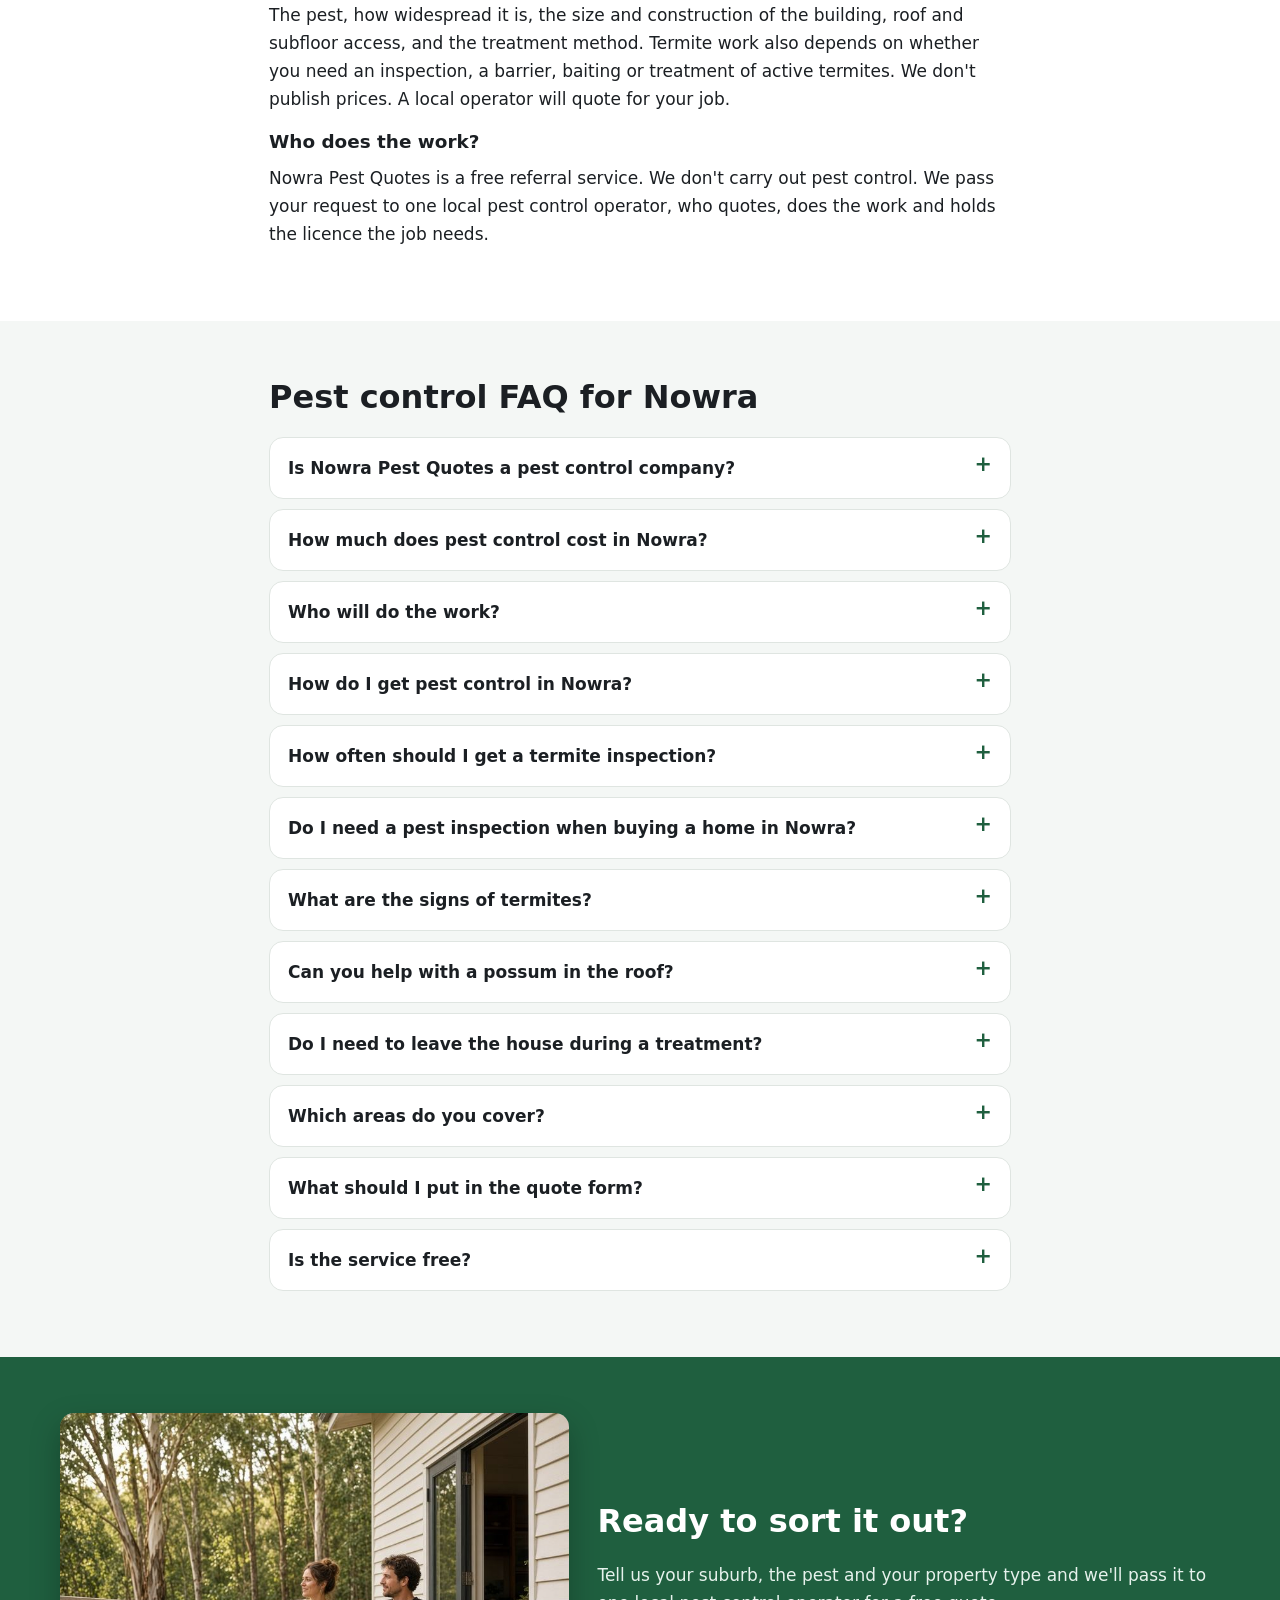
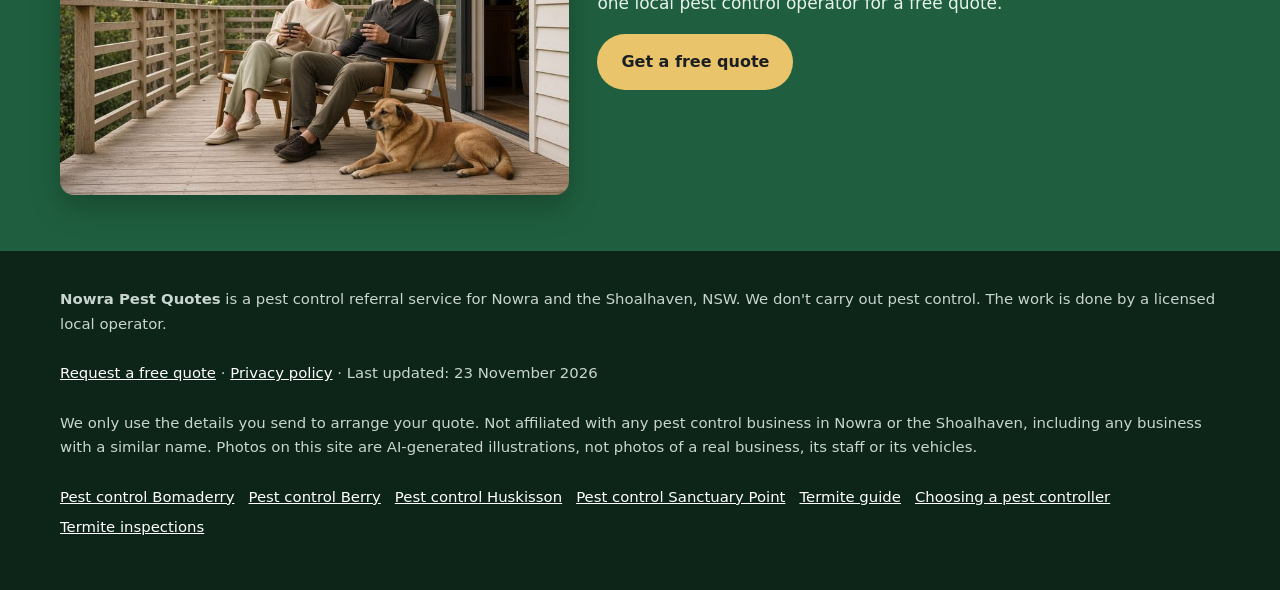
==== commit 760487cc: "Remove visible Raf Web Studio branding, parentOrganization schema and privacy contact email" ====
--- a/index.html
+++ b/index.html
@@ -39,7 +39,7 @@
  "name": "Pest Control Nowra NSW | Termite Inspections & Pest Treatment Quotes",
  "description": "Pest control in Nowra and nearby suburbs: termites, cockroaches, spiders, ants, rats and mice. Tell us the pest and get one free quote from a local operator.",
  "inLanguage": "en-AU",
- "dateModified": "2026-11-03",
+ "dateModified": "2026-11-23",
  "isPartOf": {
   "@id": "https://nowrapestcontrol.com/#website"
  },
@@ -55,7 +55,7 @@
  "@id": "https://nowrapestcontrol.com/#business",
  "name": "Nowra Pest Quotes",
  "url": "https://nowrapestcontrol.com/",
- "description": "Pest control in Nowra and nearby suburbs: termites, cockroaches, spiders, ants, rats and mice. Tell us the pest and get one free quote from a local operator. A free referral service run by Raf Web Studio. It doesn't carry out pest control; one licensed local operator quotes and does the work.",
+ "description": "Pest control in Nowra and nearby suburbs: termites, cockroaches, spiders, ants, rats and mice. Tell us the pest and get one free quote from a local operator. A free referral service. It doesn't carry out pest control; one licensed local operator quotes and does the work.",
  "image": "https://nowrapestcontrol.com/img/hero.jpg",
  "areaServed": [
   {
@@ -153,11 +153,7 @@
   "Termite management",
   "Pre-purchase timber pest inspections",
   "NSW pest management licensing"
- ],
- "parentOrganization": {
-  "@type": "Organization",
-  "name": "Raf Web Studio"
- }
+ ]
 }
 </script>
 <script type="application/ld+json">
@@ -168,7 +164,7 @@
  "name": "Nowra Pest Quotes",
  "url": "https://nowrapestcontrol.com/",
  "inLanguage": "en-AU",
- "dateModified": "2026-11-03"
+ "dateModified": "2026-11-23"
 }
 </script>
 <script type="application/ld+json">
@@ -285,7 +281,7 @@
    "name": "Is Nowra Pest Quotes a pest control company?",
    "acceptedAnswer": {
     "@type": "Answer",
-    "text": "No. Nowra Pest Quotes is a free referral service run by Raf Web Studio. We don't do pest control ourselves. We pass your request to one local pest control operator, who quotes and does the work."
+    "text": "No. Nowra Pest Quotes is a free referral service. We don't do pest control ourselves. We pass your request to one local pest control operator, who quotes and does the work."
    }
   },
   {
@@ -405,7 +401,7 @@
    "name": "Who does the work?",
    "acceptedAnswer": {
     "@type": "Answer",
-    "text": "Nowra Pest Quotes is a free referral service run by Raf Web Studio. We don't carry out pest control. We pass your request to one local pest control operator, who quotes, does the work and holds the licence the job needs."
+    "text": "Nowra Pest Quotes is a free referral service. We don't carry out pest control. We pass your request to one local pest control operator, who quotes, does the work and holds the licence the job needs."
    }
   }
  ]
@@ -465,7 +461,7 @@
       <p class="summary">In short: Nowra Pest Quotes is a free referral service, not a pest control company. Tell us your suburb, pest and property type, and we pass it to one local pest control operator, who quotes and does the work.</p>
       <p class="lead">Need pest control in Nowra? Termites under the house in Bomaderry, spiders around the eaves in Huskisson or a building and pest inspection before you buy? Tell us your suburb, the pest and your property type, and we'll pass it to one local pest control operator for a free, no-obligation quote.</p>
       <div class="ctas"><a class="btn btn-ghost" href="#services">Pest control services</a><a class="btn btn-ghost" href="#termites">Termites in Nowra</a></div>
-      <p class="updated">Last updated: 3 November 2026</p>
+      <p class="updated">Last updated: 23 November 2026</p>
     </div>
     <div class="hero-form-card" id="quote">
       <h2 id="quote-h">Get a free pest control quote in Nowra</h2>
@@ -473,7 +469,7 @@
         <input type="hidden" name="_subject" value="New quote request – nowrapestcontrol.com">
         <input type="hidden" name="_captcha" value="true">
         <input type="hidden" name="_template" value="table">
-        <input type="hidden" name="_next" value="https://nowrapestcontrol.com/thanks.html">
+        <input type="hidden" name="_next" value="https://nowrapestcontrol.com/thanks.html?lead=1">
         <input type="hidden" name="_autoresponse" value="Thanks for your pest control request. We&#x27;ve received it and are passing it to a local pest control operator, who&#x27;ll be in touch shortly with availability and a price.">
         <input type="text" name="_honey" style="display:none" tabindex="-1" autocomplete="off" aria-hidden="true">
         <input type="hidden" name="source" value="nowrapestcontrol.com">
@@ -519,7 +515,7 @@
 <section class="alt" id="referral" aria-labelledby="ref-h">
   <div class="wrap intro">
     <h2 id="ref-h">A referral service, not a pest control company</h2>
-    <div class="disclaimer"><p style="margin:0"><strong>Nowra Pest Quotes is a free referral service run by Raf Web Studio.</strong> We don't carry out pest control, inspections or treatments, and we don't apply any chemicals. When you send the form, we pass your request to one local pest control operator who services your area. That operator quotes you, does the work, sets the price and is responsible for holding the licence the job needs. Nowra Pest Quotes isn't affiliated with any pest control business in Nowra, including any business with a similar name.</p></div>
+    <div class="disclaimer"><p style="margin:0"><strong>Nowra Pest Quotes is a free referral service.</strong> We don't carry out pest control, inspections or treatments, and we don't apply any chemicals. When you send the form, we pass your request to one local pest control operator who services your area. That operator quotes you, does the work, sets the price and is responsible for holding the licence the job needs. Nowra Pest Quotes isn't affiliated with any pest control business in Nowra, including any business with a similar name.</p></div>
   </div>
 </section>
 <section id="how" aria-labelledby="how-h">
@@ -530,7 +526,7 @@
       <li class="card step-card"><span class="step-img"><img src="img/step2.jpg" width="700" height="467" loading="lazy" decoding="async" alt="Pest control technician on the phone beside a white ute in a leafy street"></span><div class="step-body"><span class="step-num">2</span><h3>We pass it to one local operator</h3><p>Your request goes to one local pest control operator who services your part of the Shoalhaven, not to a list of companies.</p></div></li>
       <li class="card step-card"><span class="step-img"><img src="img/step3.jpg" width="700" height="467" loading="lazy" decoding="async" alt="Technician with a tablet talking to an older homeowner on a verandah"></span><div class="step-body"><span class="step-num">3</span><h3>They quote and do the work</h3><p>The operator contacts you to inspect or quote, and you only book if it suits. They do the work and hold the licence it needs.</p></div></li>
       </ol>
-    <p class="note">Nowra Pest Quotes is a referral service run by Raf Web Studio. We don't carry out pest control and we don't take payments. The licensed operator who quotes you does the work and sets the price and terms.</p>
+    <p class="note">Nowra Pest Quotes is a referral service. We don't carry out pest control and we don't take payments. The licensed operator who quotes you does the work and sets the price and terms.</p>
   </div>
 </section>
 <section id="services" aria-labelledby="services-h">
@@ -571,7 +567,7 @@
 <section class="alt" id="licensing" aria-labelledby="lic-h">
   <div class="wrap intro">
     <h2 id="lic-h">Choosing a pest controller in Nowra</h2>
-    <p class="updated-dark">Last updated: 3 November 2026</p>
+    <p class="updated-dark">Last updated: 23 November 2026</p>
     <p>Before any treatment starts, ask the technician what licence they hold for your job, get a written quote and ask which chemicals they'll use. We only pass your request to an operator who says they hold the licence the job needs.</p>
     <p><a href="/pest-control-licence-nsw/">How to choose a pest controller in Nowra →</a></p>
   </div>
@@ -627,14 +623,14 @@
     <h3>What affects the price of pest control?</h3>
     <p>The pest, how widespread it is, the size and construction of the building, roof and subfloor access, and the treatment method. Termite work also depends on whether you need an inspection, a barrier, baiting or treatment of active termites. We don&#x27;t publish prices. A local operator will quote for your job.</p>
     <h3>Who does the work?</h3>
-    <p>Nowra Pest Quotes is a free referral service run by Raf Web Studio. We don&#x27;t carry out pest control. We pass your request to one local pest control operator, who quotes, does the work and holds the licence the job needs.</p>
+    <p>Nowra Pest Quotes is a free referral service. We don&#x27;t carry out pest control. We pass your request to one local pest control operator, who quotes, does the work and holds the licence the job needs.</p>
   </div>
 </section>
 
 <section class="alt" id="faq" aria-labelledby="faq-h">
   <div class="wrap intro">
     <h2 id="faq-h">Pest control FAQ for Nowra</h2>
-    <details><summary>Is Nowra Pest Quotes a pest control company?</summary><p>No. Nowra Pest Quotes is a free referral service run by Raf Web Studio. We don&#x27;t do pest control ourselves. We pass your request to one local pest control operator, who quotes and does the work.</p></details>
+    <details><summary>Is Nowra Pest Quotes a pest control company?</summary><p>No. Nowra Pest Quotes is a free referral service. We don&#x27;t do pest control ourselves. We pass your request to one local pest control operator, who quotes and does the work.</p></details>
     <details><summary>How much does pest control cost in Nowra?</summary><p>It depends on the pest, the size and construction of the property, access to the roof and subfloor, and the treatment used. We don&#x27;t publish prices. Tell us about your job and a local operator will quote for it.</p></details>
     <details><summary>Who will do the work?</summary><p>One local pest control operator who services your suburb. They contact you, quote, carry out the inspection or treatment and set their own terms. You only book if the quote suits.</p></details>
     <details><summary>How do I get pest control in Nowra?</summary><p>Fill in the free quote form with your suburb, the pest and the property type. We pass it to one local pest control operator who services Nowra, and they contact you with a quote. There&#x27;s no obligation to book.</p></details>
@@ -664,8 +660,8 @@
 <footer class="site-footer">
   <div class="wrap">
     <p><strong>Nowra Pest Quotes</strong> is a pest control referral service for Nowra and the Shoalhaven, NSW. We don't carry out pest control. The work is done by a licensed local operator.</p>
-    <p><a href="#quote">Request a free quote</a> · <a href="privacy.html">Privacy policy</a> · Last updated: 3 November 2026</p>
-    <p>We only use the details you send to arrange your quote. A Raf Web Studio site. Not affiliated with any pest control business in Nowra or the Shoalhaven, including any business with a similar name. Photos on this site are AI-generated illustrations, not photos of a real business, its staff or its vehicles.</p>
+    <p><a href="#quote">Request a free quote</a> · <a href="privacy.html">Privacy policy</a> · Last updated: 23 November 2026</p>
+    <p>We only use the details you send to arrange your quote. Not affiliated with any pest control business in Nowra or the Shoalhaven, including any business with a similar name. Photos on this site are AI-generated illustrations, not photos of a real business, its staff or its vehicles.</p>
     <p class="footer-links"><a href="/pest-control-bomaderry/">Pest control Bomaderry</a> <a href="/pest-control-berry/">Pest control Berry</a> <a href="/pest-control-huskisson/">Pest control Huskisson</a> <a href="/pest-control-sanctuary-point/">Pest control Sanctuary Point</a> <a href="/termites-nowra/">Termite guide</a> <a href="/pest-control-licence-nsw/">Choosing a pest controller</a> <a href="/termite-inspection/">Termite inspections</a></p>
   </div>
 </footer>
